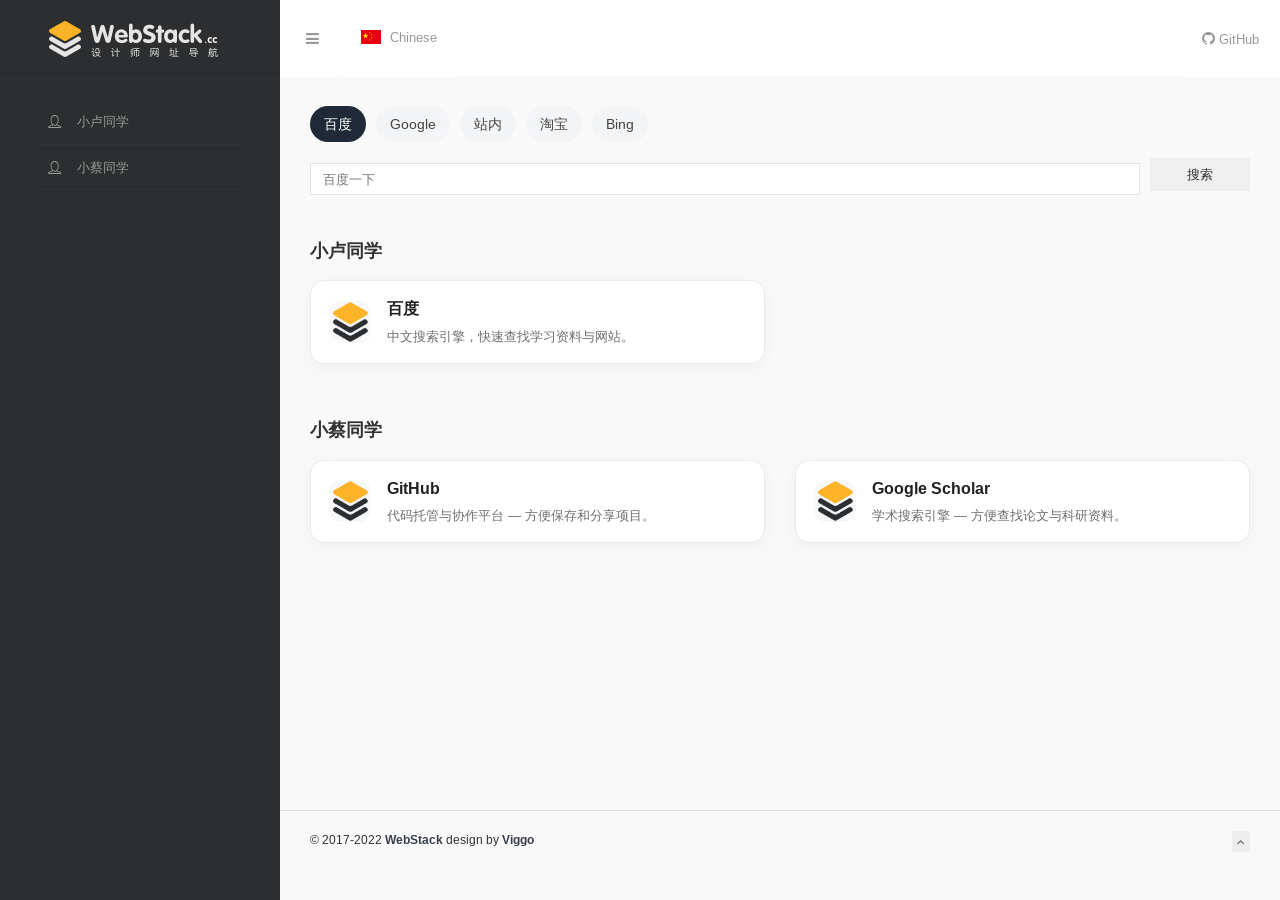
==== cn/index.html @ 4f2d3d5c "更新小卢同学分类下的链接列表" ====
<!DOCTYPE html>
<html lang="zh">

<head>
    <script async src = "//pagead2.googlesyndication.com/pagead/js/adsbygoogle.js" >
    </script>
    <script>
    (adsbygoogle = window.adsbygoogle || []).push({
        google_ad_client: "ca-pub-8550836177608334",
        enable_page_level_ads: true
    });
    </script>
    <script>
    var _hmt = _hmt || [];
    (function() {
      var hm = document.createElement("script");
      hm.src = "https://hm.baidu.com/hm.js?c05bb16ea908292af9f6c513087a1cc3";
      var s = document.getElementsByTagName("script")[0]; 
      s.parentNode.insertBefore(hm, s);
    })();
    </script>
    <meta charset="utf-8">
    <meta http-equiv="X-UA-Compatible" content="IE=edge">
    <meta name="viewport" content="width=device-width, initial-scale=1.0" />
    <meta name="author" content="Cai’s" />
    <title>Cai’s.copilot.navigation</title>
    <meta name="keywords" content="Cai’s.copilot.navigation,网址导航,设计资源,学习工具,网页收藏">
    <meta name="description" content="Cai’s.copilot.navigation — 记录与整理喜欢的链接，设计资源与工具入口。">
    <link rel="shortcut icon" href="../assets/images/favicon.png">
    <link rel="stylesheet" href="https://fonts.googleapis.com/css?family=Arimo:400,700,400italic">
    <link rel="stylesheet" href="../assets/css/fonts/linecons/css/linecons.css">
    <link rel="stylesheet" href="../assets/css/fonts/fontawesome/css/font-awesome.min.css">
    <link rel="stylesheet" href="../assets/css/bootstrap.css">
    <link rel="stylesheet" href="../assets/css/xenon-core.css">
    <link rel="stylesheet" href="../assets/css/xenon-components.css">
    <link rel="stylesheet" href="../assets/css/xenon-skins.css">
    <link rel="stylesheet" href="../assets/css/nav.css">
    <script src="../assets/js/jquery-1.11.1.min.js"></script>
    <!-- HTML5 shim and Respond.js IE8 support of HTML5 elements and media queries -->
    <!--[if lt IE 9]>
        <script src="https://oss.maxcdn.com/html5shiv/3.7.2/html5shiv.min.js"></script>
        <script src="https://oss.maxcdn.com/respond/1.4.2/respond.min.js"></script>
    <![endif]-->
    <!-- / FB Open Graph -->
    <meta property="og:type" content="website">
    <meta property="og:url" content="https://www.webstack.cc/">
    <meta property="og:title" content="Cai’s.copilot.navigation">
    <meta property="og:description" content="Cai’s.copilot.navigation — 记录与整理喜欢的链接，设计资源与工具入口。">
    <meta property="og:image" content="https://www.webstack.cc/assets/images/webstack_banner_cn.png">
    <meta property="og:site_name" content="Cai’s.copilot.navigation">
    <!-- / Twitter Cards -->
    <meta name="twitter:card" content="summary_large_image">
    <meta name="twitter:title" content="Cai’s.copilot.navigation">
    <meta name="twitter:description" content="Cai’s.copilot.navigation — 记录与整理喜欢的链接，设计资源与工具入口。">
    <meta name="twitter:image" content="https://www.webstack.cc/assets/images/webstack_banner_cn.png">
</head>

<body class="page-body">
    <!-- skin-white -->
    <div class="page-container">
        <div class="sidebar-menu toggle-others fixed">
            <div class="sidebar-menu-inner">
                <header class="logo-env">
                    <!-- logo -->
                    <div class="logo">
                        <a href="index.html" class="logo-expanded">
                            <img src="../assets/images/logo@2x.png" width="100%" alt="" />
                        </a>
                        <a href="index.html" class="logo-collapsed">
                            <img src="../assets/images/logo-collapsed@2x.png" width="40" alt="" />
                        </a>
                    </div>
                    <div class="mobile-menu-toggle visible-xs">
                        <a href="#" data-toggle="user-info-menu">
                            <i class="linecons-cog"></i>
                        </a>
                        <a href="#" data-toggle="mobile-menu">
                            <i class="fa-bars"></i>
                        </a>
                    </div>
                </header>
                                <ul id="main-menu" class="main-menu">
                    <li>
                        <a href="#小卢同学" class="smooth">
                            <i class="linecons-user"></i>
                            <span class="title">小卢同学</span>
                        </a>
                    </li>
                    <li>
                        <a href="#小蔡同学" class="smooth">
                            <i class="linecons-user"></i>
                            <span class="title">小蔡同学</span>
                        </a>
                    </li>
                </ul>

            </div>
        </div>
        <div class="main-content">
            <nav class="navbar user-info-navbar" role="navigation">
                <!-- User Info, Notifications and Menu Bar -->
                <!-- Left links for user info navbar -->
                <ul class="user-info-menu left-links list-inline list-unstyled">
                    <li class="hidden-sm hidden-xs">
                        <a href="#" data-toggle="sidebar">
                            <i class="fa-bars"></i>
                        </a>
                    </li>
                    <li class="dropdown hover-line language-switcher">
                        <a href="../cn/index.html" class="dropdown-toggle" data-toggle="dropdown">
                            <img src="../assets/images/flags/flag-cn.png" alt="flag-cn" /> Chinese
                        </a>
                        <ul class="dropdown-menu languages">
                            <li>
                                <a href="../en/index.html">
                                    <img src="../assets/images/flags/flag-us.png" alt="flag-us" /> English
                                </a>
                            </li>
                            <li class="active">
                                <a href="../cn/index.html">
                                    <img src="../assets/images/flags/flag-cn.png" alt="flag-cn" /> Chinese
                                </a>
                            </li>
                        </ul>
                    </li>
                </ul>
                <ul class="user-info-menu right-links list-inline list-unstyled">
                    <li class="hidden-sm hidden-xs">
                        <a href="https://github.com/WebStackPage/WebStackPage.github.io" target="_blank">
                            <i class="fa-github"></i>  GitHub
                        </a>
                    </li>
                </ul>
                <!-- <a href="https://github.com/WebStackPage/WebStackPage.github.io" target="_blank"><img style="position: absolute; top: 0; right: 0; border: 0;" src="https://s3.amazonaws.com/github/ribbons/forkme_right_darkblue_121621.png" alt="Fork me on GitHub"></a> -->

            </nav>
            <!-- 自定义分类 -->
            <div class="search-block">
                <div class="search-tabs">
                    <a href="#" class="search-tab active" data-engine="baidu" data-placeholder="百度一下">百度</a>
                    <a href="#" class="search-tab" data-engine="google" data-placeholder="Google">Google</a>
                    <a href="#" class="search-tab" data-engine="site" data-placeholder="站内搜索">站内</a>
                    <a href="#" class="search-tab" data-engine="taobao" data-placeholder="淘宝">淘宝</a>
                    <a href="#" class="search-tab" data-engine="bing" data-placeholder="Bing">Bing</a>
                </div>
                <div class="search-box">
                    <input id="search-input" type="text" class="form-control" placeholder="百度一下" />
                    <button id="search-btn" class="btn btn-dark" type="button">搜索</button>
                </div>
            </div>
            <div class="link-section" id="小卢同学">
                <h4>小卢同学</h4>
                <div class="row">
                    <div class="col-sm-6">
                        <a class="link-card" href="https://www.baidu.com/" target="_blank" rel="noopener noreferrer">
                            <img class="link-icon lazy" src="../assets/images/favicon.png" data-src="https://t3.gstatic.cn/faviconV2?client=SOCIAL&type=FAVICON&fallback_opts=TYPE,SIZE,URL&size=128&url=https://www.baidu.com/" onerror="this.onerror=null;this.src='../assets/images/favicon.png';" alt="Baidu">
                            <div class="link-details">
                                <span class="link-title"><strong>百度</strong></span>
                                <p class="link-desc">中文搜索引擎，快速查找学习资料与网站。</p>
                            </div>
                        </a>
                    </div>
                </div>
            </div>
            <div class="link-section" id="小蔡同学">
                <h4>小蔡同学</h4>
                <div class="row">
                    <div class="col-sm-6">
                        <a class="link-card" href="https://github.com/" target="_blank" rel="noopener noreferrer">
                            <img class="link-icon lazy" src="../assets/images/favicon.png" data-src="https://t3.gstatic.cn/faviconV2?client=SOCIAL&type=FAVICON&fallback_opts=TYPE,SIZE,URL&size=128&url=https://github.com/" onerror="this.onerror=null;this.src='../assets/images/favicon.png';" alt="GitHub">
                            <div class="link-details">
                                <span class="link-title"><strong>GitHub</strong></span>
                                <p class="link-desc">代码托管与协作平台 — 方便保存和分享项目。</p>
                            </div>
                        </a>
                    </div>
                    <div class="col-sm-6">
                        <a class="link-card" href="https://scholar.google.com/" target="_blank" rel="noopener noreferrer">
                            <img class="link-icon lazy" src="../assets/images/favicon.png" data-src="https://t3.gstatic.cn/faviconV2?client=SOCIAL&type=FAVICON&fallback_opts=TYPE,SIZE,URL&size=128&url=https://scholar.google.com/" onerror="this.onerror=null;this.src='../assets/images/favicon.png';" alt="Google Scholar">
                            <div class="link-details">
                                <span class="link-title"><strong>Google Scholar</strong></span>
                                <p class="link-desc">学术搜索引擎 — 方便查找论文与科研资料。</p>
                            </div>
                        </a>
                    </div>
                </div>
            </div>
            <!-- END 自定义分类 -->
            
            <footer class="main-footer sticky footer-type-1">
                <div class="footer-inner">
                    <!-- Add your copyright text here -->
                    <div class="footer-text">
                        &copy; 2017-2022
                        <a href="../cn/about.html"><strong>WebStack</strong></a> design by <a href="https://www.viggoz.com" target="_blank"><strong>Viggo</strong></a>
                        <!--  - Purchase for only <strong>23$</strong> -->
                    </div>
                    <!-- Go to Top Link, just add rel="go-top" to any link to add this functionality -->
                    <div class="go-up">
                        <a href="#" rel="go-top">
                            <i class="fa-angle-up"></i>
                        </a>
                    </div>
                </div>
            </footer>
        </div>
    </div>
    <!-- 锚点平滑移动 -->
    <script type="text/javascript">
    $(document).ready(function() {
         // load favicon images from data-src, without relying on lozad.js timing
         document.querySelectorAll('img.lazy[data-src]').forEach(function(img){
             var src = img.getAttribute('data-src');
             if(src) img.src = src;
         });

        $(document).on('click', '.has-sub', function(){
            var _this = $(this)
            if(!$(this).hasClass('expanded')) {
               setTimeout(function(){
                    _this.find('ul').attr("style","")
               }, 300);
              
            } else {
                $('.has-sub ul').each(function(id,ele){
                    var _that = $(this)
                    if(_this.find('ul')[0] != ele) {
                        setTimeout(function(){
                            _that.attr("style","")
                        }, 300);
                    }
                })
            }
        })
        $('#search-btn').click(function(){
            var input = document.getElementById('search-input');
            var query = input.value.trim();
            if(!query) return;
            var engine = document.querySelector('.search-tab.active').getAttribute('data-engine');
            var url;
            switch(engine){
                case 'google': url = 'https://www.google.com/search?q=' + encodeURIComponent(query); break;
                case 'site': url = 'https://www.baidu.com/s?wd=' + encodeURIComponent('site:' + location.host + ' ' + query); break;
                case 'taobao': url = 'https://s.taobao.com/search?q=' + encodeURIComponent(query); break;
                case 'bing': url = 'https://cn.bing.com/search?q=' + encodeURIComponent(query); break;
                default: url = 'https://www.baidu.com/s?wd=' + encodeURIComponent(query); break;
            }
            window.open(url, '_blank');
        });
        $('.search-tab').click(function(e){
            e.preventDefault();
            $('.search-tab').removeClass('active');
            $(this).addClass('active');
            var placeholder = $(this).attr('data-placeholder');
            $('#search-input').attr('placeholder', placeholder);
        });
        $('.user-info-menu .hidden-sm').click(function(){
            if($('.sidebar-menu').hasClass('collapsed')) {
                $('.has-sub.expanded > ul').attr("style","")
            } else {
                $('.has-sub.expanded > ul').show()
            }
        })
        $("#main-menu li ul li").click(function() {
            $(this).siblings('li').removeClass('active'); // 删除其他兄弟元素的样式
            $(this).addClass('active'); // 添加当前元素的样式
        });
        $("a.smooth").click(function(ev) {
            ev.preventDefault();

            public_vars.$mainMenu.add(public_vars.$sidebarProfile).toggleClass('mobile-is-visible');
            ps_destroy();
            $("html, body").animate({
                scrollTop: $($(this).attr("href")).offset().top - 30
            }, {
                duration: 500,
                easing: "swing"
            });
        });
        return false;
    });

    var href = "";
    var pos = 0;
    $("a.smooth").click(function(e) {
        $("#main-menu li").each(function() {
            $(this).removeClass("active");
        });
        $(this).parent("li").addClass("active");
        e.preventDefault();
        href = $(this).attr("href");
        pos = $(href).position().top - 30;
    });
    </script>
    <!-- Bottom Scripts -->
    <script src="../assets/js/bootstrap.min.js"></script>
    <script src="../assets/js/TweenMax.min.js"></script>
    <script src="../assets/js/resizeable.js"></script>
    <script src="../assets/js/joinable.js"></script>
    <script src="../assets/js/xenon-api.js"></script>
    <script src="../assets/js/xenon-toggles.js"></script>
    <!-- JavaScripts initializations and stuff -->
    <script src="../assets/js/xenon-custom.js"></script>
    <script src="../assets/js/lozad.js"></script>
</body>

</html>
---- assets/css/fonts/linecons/css/linecons.css ----
@font-face {
  font-family: 'linecons';
  src: url('../font/linecons.eot?24293614');
  src: url('../font/linecons.eot?24293614#iefix') format('embedded-opentype'),
       url('../font/linecons.woff?24293614') format('woff'),
       url('../font/linecons.ttf?24293614') format('truetype'),
       url('../font/linecons.svg?24293614#linecons') format('svg');
  font-weight: normal;
  font-style: normal;
}
/* Chrome hack: SVG is rendered more smooth in Windozze. 100% magic, uncomment if you need it. */
/* Note, that will break hinting! In other OS-es font will be not as sharp as it could be */
/*
@media screen and (-webkit-min-device-pixel-ratio:0) {
  @font-face {
    font-family: 'linecons';
    src: url('../font/linecons.svg?24293614#linecons') format('svg');
  }
}
*/
 
 [class^="linecons-"]:before, [class*=" linecons-"]:before {
  font-family: "linecons";
  font-style: normal;
  font-weight: normal;
  speak: none;
 
  display: inline-block;
  text-decoration: inherit;
  width: 1em;
  margin-right: .2em;
  text-align: center;
  /* opacity: .8; */
 
  /* For safety - reset parent styles, that can break glyph codes*/
  font-variant: normal;
  text-transform: none;
     
  /* fix buttons height, for twitter bootstrap */
  line-height: 1em;
 
  /* Animation center compensation - margins should be symmetric */
  /* remove if not needed */
  margin-left: .2em;
 
  /* you can be more comfortable with increased icons size */
  /* font-size: 120%; */
 
  /* Uncomment for 3D effect */
  /* text-shadow: 1px 1px 1px rgba(127, 127, 127, 0.3); */
}
 
.linecons-music:before { content: '\e800'; } /* '' */
.linecons-search:before { content: '\e801'; } /* '' */
.linecons-mail:before { content: '\e802'; } /* '' */
.linecons-heart:before { content: '\e803'; } /* '' */
.linecons-star:before { content: '\e804'; } /* '' */
.linecons-user:before { content: '\e805'; } /* '' */
.linecons-videocam:before { content: '\e806'; } /* '' */
.linecons-camera:before { content: '\e807'; } /* '' */
.linecons-photo:before { content: '\e808'; } /* '' */
.linecons-attach:before { content: '\e809'; } /* '' */
.linecons-lock:before { content: '\e80a'; } /* '' */
.linecons-eye:before { content: '\e80b'; } /* '' */
.linecons-tag:before { content: '\e80c'; } /* '' */
.linecons-thumbs-up:before { content: '\e80d'; } /* '' */
.linecons-pencil:before { content: '\e80e'; } /* '' */
.linecons-comment:before { content: '\e80f'; } /* '' */
.linecons-location:before { content: '\e810'; } /* '' */
.linecons-cup:before { content: '\e811'; } /* '' */
.linecons-trash:before { content: '\e812'; } /* '' */
.linecons-doc:before { content: '\e813'; } /* '' */
.linecons-note:before { content: '\e814'; } /* '' */
.linecons-cog:before { content: '\e815'; } /* '' */
.linecons-params:before { content: '\e816'; } /* '' */
.linecons-calendar:before { content: '\e817'; } /* '' */
.linecons-sound:before { content: '\e818'; } /* '' */
.linecons-clock:before { content: '\e819'; } /* '' */
.linecons-lightbulb:before { content: '\e81a'; } /* '' */
.linecons-tv:before { content: '\e81b'; } /* '' */
.linecons-desktop:before { content: '\e81c'; } /* '' */
.linecons-mobile:before { content: '\e81d'; } /* '' */
.linecons-cd:before { content: '\e81e'; } /* '' */
.linecons-inbox:before { content: '\e81f'; } /* '' */
.linecons-globe:before { content: '\e820'; } /* '' */
.linecons-cloud:before { content: '\e821'; } /* '' */
.linecons-paper-plane:before { content: '\e822'; } /* '' */
.linecons-fire:before { content: '\e823'; } /* '' */
.linecons-graduation-cap:before { content: '\e824'; } /* '' */
.linecons-megaphone:before { content: '\e825'; } /* '' */
.linecons-database:before { content: '\e826'; } /* '' */
.linecons-key:before { content: '\e827'; } /* '' */
.linecons-beaker:before { content: '\e828'; } /* '' */
.linecons-truck:before { content: '\e829'; } /* '' */
.linecons-money:before { content: '\e82a'; } /* '' */
.linecons-food:before { content: '\e82b'; } /* '' */
.linecons-shop:before { content: '\e82c'; } /* '' */
.linecons-diamond:before { content: '\e82d'; } /* '' */
.linecons-t-shirt:before { content: '\e82e'; } /* '' */
.linecons-wallet:before { content: '\e82f'; } /* '' */
---- assets/css/xenon-core.css ----
.ps-container .ps-scrollbar-x-rail {
    position: absolute;
    bottom: 3px;
    height: 5px;
    zoom: 1;
    filter: alpha(opacity=0);
    -webkit-opacity: 0;
    -moz-opacity: 0;
    opacity: 0;
    -webkit-transition: background-color .2s linear, opacity .2s linear;
    -moz-transition: background-color .2s linear, opacity .2s linear;
    -o-transition: background-color .2s linear, opacity .2s linear;
    transition: background-color .2s linear, opacity .2s linear
}

.ps-container:hover .ps-scrollbar-x-rail,
.ps-container.hover .ps-scrollbar-x-rail {
    zoom: 1;
    filter: alpha(opacity=60);
    -webkit-opacity: .6;
    -moz-opacity: .6;
    opacity: .6
}

.ps-container .ps-scrollbar-x-rail:hover,
.ps-container .ps-scrollbar-x-rail.hover {
    background-color: rgba(255, 255, 255, .5)
}

.ps-container .ps-scrollbar-x-rail.in-scrolling {
    background-color: rgba(255, 255, 255, .9)
}

.ps-container .ps-scrollbar-y-rail {
    position: absolute;
    right: 2px;
    width: 5px;
    zoom: 1;
    filter: alpha(opacity=0);
    -webkit-opacity: 0;
    -moz-opacity: 0;
    opacity: 0;
    -webkit-transition: background-color .2s linear, opacity .2s linear;
    -moz-transition: background-color .2s linear, opacity .2s linear;
    -o-transition: background-color .2s linear, opacity .2s linear;
    transition: background-color .2s linear, opacity .2s linear
}

.ps-container:hover .ps-scrollbar-y-rail,
.ps-container.hover .ps-scrollbar-y-rail {
    zoom: 1;
    filter: alpha(opacity=60);
    -webkit-opacity: .6;
    -moz-opacity: .6;
    opacity: .6
}

.ps-container .ps-scrollbar-y-rail:hover,
.ps-container .ps-scrollbar-y-rail.hover {
    background-color: rgba(255, 255, 255, .5)
}

.ps-container .ps-scrollbar-y-rail.in-scrolling {
    background-color: #eee;
    zoom: 1;
    filter: alpha(opacity=90);
    -webkit-opacity: .9;
    -moz-opacity: .9;
    opacity: .9
}

.ps-container .ps-scrollbar-x {
    position: absolute;
    bottom: 0;
    height: 5px;
    background-color: #aaa;
    -o-transition: background-color .2s linear;
    -webkit-transition: background-color .2s linear;
    -moz-transition: background-color .2s linear;
    transition: background-color .2s linear
}

.ps-container.ie6 .ps-scrollbar-x {
    font-size: 0
}

.ps-container .ps-scrollbar-x-rail:hover .ps-scrollbar-x,
.ps-container .ps-scrollbar-x-rail.hover .ps-scrollbar-x {
    background-color: #999
}

.ps-container .ps-scrollbar-y {
    position: absolute;
    right: 0;
    width: 5px;
    background-color: #aaa;
    -webkit-transition: background-color .2s linear;
    -moz-transition: background-color .2s linear;
    -o-transition: background-color .2s linear;
    transition: background-color .2s linear
}

.ps-container.ie6 .ps-scrollbar-y {
    font-size: 0
}

.ps-container .ps-scrollbar-y-rail:hover .ps-scrollbar-y,
.ps-container .ps-scrollbar-y-rail.hover .ps-scrollbar-y {
    background-color: #FAFAFA
}

.ps-container.ie .ps-scrollbar-x,
.ps-container.ie .ps-scrollbar-y {
    visibility: hidden
}

.ps-container.ie:hover .ps-scrollbar-x,
.ps-container.ie:hover .ps-scrollbar-y,
.ps-container.ie.hover .ps-scrollbar-x,
.ps-container.ie.hover .ps-scrollbar-y {
    visibility: visible
}

.cbp_tmtimeline {
    margin: 30px 0 0 0;
    padding: 0;
    list-style: none;
    position: relative
}

.cbp_tmtimeline:before {
    content: '';
    position: absolute;
    top: 0;
    bottom: 0;
    width: 10px;
    background: #afdcf8;
    left: 20%;
    margin-left: -10px
}

.cbp_tmtimeline>li {
    position: relative
}

.cbp_tmtimeline>li .cbp_tmtime {
    display: block;
    width: 25%;
    padding-right: 100px;
    position: absolute
}

.cbp_tmtimeline>li .cbp_tmtime span {
    display: block;
    text-align: right
}

.cbp_tmtimeline>li .cbp_tmtime span:first-child {
    font-size: .9em;
    color: #bdd0db
}

.cbp_tmtimeline>li .cbp_tmtime span:last-child {
    font-size: 2.9em;
    color: #3594cb
}

.cbp_tmtimeline>li:nth-child(odd) .cbp_tmtime span:last-child {
    color: #6cbfee
}

.cbp_tmtimeline>li .cbp_tmlabel {
    margin: 0 0 15px 25%;
    background: #3594cb;
    color: #fff;
    padding: 2em;
    font-size: 1.2em;
    font-weight: 300;
    line-height: 1.4;
    position: relative;
    border-radius: 5px
}

.cbp_tmtimeline>li:nth-child(odd) .cbp_tmlabel {
    background: #6cbfee
}

.cbp_tmtimeline>li .cbp_tmlabel h2 {
    margin-top: 0;
    padding: 0 0 10px 0;
    border-bottom: 1px solid rgba(255, 255, 255, .4)
}

.cbp_tmtimeline>li .cbp_tmlabel:after {
    right: 100%;
    border: solid transparent;
    content: " ";
    height: 0;
    width: 0;
    position: absolute;
    pointer-events: none;
    border-right-color: #3594cb;
    border-width: 10px;
    top: 10px
}

.cbp_tmtimeline>li:nth-child(odd) .cbp_tmlabel:after {
    border-right-color: #6cbfee
}

.cbp_tmtimeline>li .cbp_tmicon {
    width: 40px;
    height: 40px;
    speak: none;
    font-style: normal;
    font-weight: 400;
    font-variant: normal;
    text-transform: none;
    font-size: 1.4em;
    line-height: 40px;
    -webkit-font-smoothing: antialiased;
    position: absolute;
    color: #fff;
    background: #46a4da;
    border-radius: 50%;
    box-shadow: 0 0 0 8px #afdcf8;
    text-align: center;
    left: 20%;
    top: 0;
    margin: 0 0 0 -25px
}

@media screen and (max-width:65.375em) {
    .cbp_tmtimeline>li .cbp_tmtime span:last-child {
        font-size: 1.5em
    }
}

@media screen and (max-width:47.2em) {
    .cbp_tmtimeline:before {
        display: none
    }
    .cbp_tmtimeline>li .cbp_tmtime {
        width: 100%;
        position: relative;
        padding: 0 0 20px 0
    }
    .cbp_tmtimeline>li .cbp_tmtime span {
        text-align: left
    }
    .cbp_tmtimeline>li .cbp_tmlabel {
        margin: 0 0 30px 0;
        padding: 1em;
        font-weight: 400;
        font-size: 95%
    }
    .cbp_tmtimeline>li .cbp_tmlabel:after {
        right: auto;
        left: 20px;
        border-right-color: transparent;
        border-bottom-color: #3594cb;
        top: -20px
    }
    .cbp_tmtimeline>li:nth-child(odd) .cbp_tmlabel:after {
        border-right-color: transparent;
        border-bottom-color: #6cbfee
    }
    .cbp_tmtimeline>li .cbp_tmicon {
        position: relative;
        float: right;
        left: auto;
        margin: -55px 5px 0 0
    }
}

.dropdown-menu>li.checkbox-row {
    padding: 5px 20px
}

.dropdown-menu li.checkbox-row {
    display: block;
    clear: both;
    font-weight: 400;
    line-height: 18px;
    color: #333;
    white-space: nowrap
}

.dropdown-menu li.checkbox-row label {
    font-weight: 400
}

.dropdown-menu li.checkbox-row:hover,
.dropdown-menu li.checkbox-row input:hover,
.dropdown-menu li.checkbox-row label:hover {
    cursor: pointer
}

.no-touch .dropdown-menu>.checkbox-row:hover,
.no-touch .dropdown-menu>.checkbox-row:active {
    text-decoration: none;
    color: #262626;
    background-color: #f5f5f5
}

.btn-toolbar {
    margin-bottom: 5px
}

.btn-toolbar .btn-default {
    background-color: #68b828;
    color: #fff;
    border: 1px solid transparent
}

.btn-toolbar .btn-default.dropdown-toggle {
    -webkit-box-shadow: none;
    -moz-box-shadow: none;
    box-shadow: none;
    border-color: transparent
}

.btn-toolbar .btn-primary {
    background-color: #508e1f
}

.btn-toolbar .btn-group.open .dropdown-toggle {
    background-color: #508e1f;
    color: #fff
}

.btn-toolbar .dropdown-menu {
    margin-top: 0
}

.btn-toolbar .dropdown-menu .checkbox-row {
    -webkit-user-select: none;
    -moz-user-select: none;
    -ms-user-select: none;
    user-select: none
}

.btn-toolbar .dropdown-menu .checkbox-row .cbr-replaced {
    margin: 0;
    margin-right: 5px
}

.btn-toolbar .dropdown-menu .checkbox-row label {
    color: #979898;
    font-size: 12px;
    margin: 0
}

.lt-ie8 .btn-toolbar {
    display: none
}

.table-responsive {
    border-radius: 0;
    border: 1px solid #eee;
    margin-bottom: 18px
}

.table-responsive>.table {
    margin-bottom: 0
}

.table-responsive>.table-bordered {
    border: 0
}

.table-responsive>.table-bordered>thead>tr>th:first-child,
.table-responsive>.table-bordered>tbody>tr>th:first-child,
.table-responsive>.table-bordered>tfoot>tr>th:first-child,
.table-responsive>.table-bordered>thead>tr>td:first-child,
.table-responsive>.table-bordered>tbody>tr>td:first-child,
.table-responsive>.table-bordered>tfoot>tr>td:first-child {
    border-left: 0
}

.table-responsive>.table-bordered>thead>tr>th:last-child,
.table-responsive>.table-bordered>tbody>tr>th:last-child,
.table-responsive>.table-bordered>tfoot>tr>th:last-child,
.table-responsive>.table-bordered>thead>tr>td:last-child,
.table-responsive>.table-bordered>tbody>tr>td:last-child,
.table-responsive>.table-bordered>tfoot>tr>td:last-child {
    border-right: 0
}

.table-responsive>.table-bordered>tbody>tr:last-child>th,
.table-responsive>.table-bordered>tfoot>tr:last-child>th,
.table-responsive>.table-bordered>tbody>tr:last-child>td,
.table-responsive>.table-bordered>tfoot>tr:last-child>td {
    border-bottom: 0
}

.table-responsive[data-pattern=priority-columns] {
    position: relative;
    width: 100%;
    margin-bottom: 18px;
    overflow-y: hidden;
    overflow-x: auto;
    -ms-overflow-style: -ms-autohiding-scrollbar;
    border-radius: 0;
    border: 1px solid #eee;
    -webkit-overflow-scrolling: touch
}

.table-responsive[data-pattern=priority-columns]>.table {
    margin-bottom: 0
}

.table-responsive[data-pattern=priority-columns]>.table>thead>tr>th,
.table-responsive[data-pattern=priority-columns]>.table>tbody>tr>th,
.table-responsive[data-pattern=priority-columns]>.table>tfoot>tr>th,
.table-responsive[data-pattern=priority-columns]>.table>thead>tr>td,
.table-responsive[data-pattern=priority-columns]>.table>tbody>tr>td,
.table-responsive[data-pattern=priority-columns]>.table>tfoot>tr>td {
    white-space: nowrap
}

.table-responsive[data-pattern=priority-columns]>.table-bordered {
    border: 0
}

.table-responsive[data-pattern=priority-columns]>.table-bordered>thead>tr>th:first-child,
.table-responsive[data-pattern=priority-columns]>.table-bordered>tbody>tr>th:first-child,
.table-responsive[data-pattern=priority-columns]>.table-bordered>tfoot>tr>th:first-child,
.table-responsive[data-pattern=priority-columns]>.table-bordered>thead>tr>td:first-child,
.table-responsive[data-pattern=priority-columns]>.table-bordered>tbody>tr>td:first-child,
.table-responsive[data-pattern=priority-columns]>.table-bordered>tfoot>tr>td:first-child {
    border-left: 0
}

.table-responsive[data-pattern=priority-columns]>.table-bordered>thead>tr>th:last-child,
.table-responsive[data-pattern=priority-columns]>.table-bordered>tbody>tr>th:last-child,
.table-responsive[data-pattern=priority-columns]>.table-bordered>tfoot>tr>th:last-child,
.table-responsive[data-pattern=priority-columns]>.table-bordered>thead>tr>td:last-child,
.table-responsive[data-pattern=priority-columns]>.table-bordered>tbody>tr>td:last-child,
.table-responsive[data-pattern=priority-columns]>.table-bordered>tfoot>tr>td:last-child {
    border-right: 0
}

.table-responsive[data-pattern=priority-columns]>.table-bordered>tbody>tr:last-child>th,
.table-responsive[data-pattern=priority-columns]>.table-bordered>tfoot>tr:last-child>th,
.table-responsive[data-pattern=priority-columns]>.table-bordered>tbody>tr:last-child>td,
.table-responsive[data-pattern=priority-columns]>.table-bordered>tfoot>tr:last-child>td {
    border-bottom: 0
}

.mq.js .table-responsive[data-pattern=priority-columns] th[data-priority],
.mq.js.lt-ie10 .sticky-table-header th[data-priority],
.mq.js .table-responsive[data-pattern=priority-columns] td[data-priority],
.mq.js.lt-ie10 .sticky-table-header td[data-priority] {
    display: none
}

.lt-ie9.mq.js .table-responsive[data-pattern=priority-columns] th[data-priority="1"],
.lt-ie9.mq.js.lt-ie10 .sticky-table-header th[data-priority="1"],
.lt-ie9.mq.js .table-responsive[data-pattern=priority-columns] td[data-priority="1"],
.lt-ie9.mq.js.lt-ie10 .sticky-table-header td[data-priority="1"] {
    display: inline
}

.mq.js .table-responsive[data-pattern=priority-columns] th[data-priority="1"],
.mq.js.lt-ie10 .sticky-table-header th[data-priority="1"],
.mq.js .table-responsive[data-pattern=priority-columns] td[data-priority="1"],
.mq.js.lt-ie10 .sticky-table-header td[data-priority="1"] {
    display: table-cell
}

@media screen and (min-width:480px) {
    .lt-ie9.mq.js .table-responsive[data-pattern=priority-columns] th[data-priority="2"],
    .lt-ie9.mq.js.lt-ie10 .sticky-table-header th[data-priority="2"],
    .lt-ie9.mq.js .table-responsive[data-pattern=priority-columns] td[data-priority="2"],
    .lt-ie9.mq.js.lt-ie10 .sticky-table-header td[data-priority="2"] {
        display: inline
    }
    .mq.js .table-responsive[data-pattern=priority-columns] th[data-priority="2"],
    .mq.js.lt-ie10 .sticky-table-header th[data-priority="2"],
    .mq.js .table-responsive[data-pattern=priority-columns] td[data-priority="2"],
    .mq.js.lt-ie10 .sticky-table-header td[data-priority="2"] {
        display: table-cell
    }
}

@media screen and (min-width:640px) {
    .lt-ie9.mq.js .table-responsive[data-pattern=priority-columns] th[data-priority="3"],
    .lt-ie9.mq.js.lt-ie10 .sticky-table-header th[data-priority="3"],
    .lt-ie9.mq.js .table-responsive[data-pattern=priority-columns] td[data-priority="3"],
    .lt-ie9.mq.js.lt-ie10 .sticky-table-header td[data-priority="3"] {
        display: inline
    }
    .mq.js .table-responsive[data-pattern=priority-columns] th[data-priority="3"],
    .mq.js.lt-ie10 .sticky-table-header th[data-priority="3"],
    .mq.js .table-responsive[data-pattern=priority-columns] td[data-priority="3"],
    .mq.js.lt-ie10 .sticky-table-header td[data-priority="3"] {
        display: table-cell
    }
}

@media screen and (min-width:800px) {
    .lt-ie9.mq.js .table-responsive[data-pattern=priority-columns] th[data-priority="4"],
    .lt-ie9.mq.js.lt-ie10 .sticky-table-header th[data-priority="4"],
    .lt-ie9.mq.js .table-responsive[data-pattern=priority-columns] td[data-priority="4"],
    .lt-ie9.mq.js.lt-ie10 .sticky-table-header td[data-priority="4"] {
        display: inline
    }
    .mq.js .table-responsive[data-pattern=priority-columns] th[data-priority="4"],
    .mq.js.lt-ie10 .sticky-table-header th[data-priority="4"],
    .mq.js .table-responsive[data-pattern=priority-columns] td[data-priority="4"],
    .mq.js.lt-ie10 .sticky-table-header td[data-priority="4"] {
        display: table-cell
    }
}

@media screen and (min-width:960px) {
    .lt-ie9.mq.js .table-responsive[data-pattern=priority-columns] th[data-priority="5"],
    .lt-ie9.mq.js.lt-ie10 .sticky-table-header th[data-priority="5"],
    .lt-ie9.mq.js .table-responsive[data-pattern=priority-columns] td[data-priority="5"],
    .lt-ie9.mq.js.lt-ie10 .sticky-table-header td[data-priority="5"] {
        display: inline
    }
    .mq.js .table-responsive[data-pattern=priority-columns] th[data-priority="5"],
    .mq.js.lt-ie10 .sticky-table-header th[data-priority="5"],
    .mq.js .table-responsive[data-pattern=priority-columns] td[data-priority="5"],
    .mq.js.lt-ie10 .sticky-table-header td[data-priority="5"] {
        display: table-cell
    }
}

@media screen and (min-width:1120px) {
    .lt-ie9.mq.js .table-responsive[data-pattern=priority-columns] th[data-priority="6"],
    .lt-ie9.mq.js.lt-ie10 .sticky-table-header th[data-priority="6"],
    .lt-ie9.mq.js .table-responsive[data-pattern=priority-columns] td[data-priority="6"],
    .lt-ie9.mq.js.lt-ie10 .sticky-table-header td[data-priority="6"] {
        display: inline
    }
    .mq.js .table-responsive[data-pattern=priority-columns] th[data-priority="6"],
    .mq.js.lt-ie10 .sticky-table-header th[data-priority="6"],
    .mq.js .table-responsive[data-pattern=priority-columns] td[data-priority="6"],
    .mq.js.lt-ie10 .sticky-table-header td[data-priority="6"] {
        display: table-cell
    }
}

table.table-small-font {
    font-size: 12px;
    -webkit-text-size-adjust: none;
    line-height: 1.5em
}

table.focus-on tbody tr:hover {
    cursor: pointer
}

table.focus-on tbody tr.unfocused th,
table.focus-on tbody tr.unfocused td {
    color: #777;
    color: rgba(0, 0, 0, .4)
}

table.focus-on tbody tr.focused th,
table.focus-on tbody tr.focused td {
    background-color: #68b828;
    color: #fff;
    border-color: #63b026
}

table th.col-hide,
table td.col-hide {
    display: none
}

table th.col-show,
table td.col-show {
    display: inline
}

.lt-ie9 table th.col-show,
.lt-ie9 table td.col-show {
    display: table-cell
}

.lt-ie9 table.display-all th,
.lt-ie9 table.display-all td {
    display: inline!important
}

table.display-all th,
table.display-all td {
    display: table-cell!important
}

.sticky-table-header {
    background-color: #fff;
    border: none;
    border-radius: 0;
    border-top: 1px solid #eee;
    border-bottom: 1px solid #eee;
    position: absolute;
    top: 0;
    visibility: hidden;
    z-index: 990;
    overflow: hidden;
    min-width: 100%
}

.sticky-table-header.fixed-solution {
    min-width: 0;
    position: fixed
}

.lt-ie10 .sticky-table-header.fixed-solution {
    border-left: 1px solid #eee;
    border-right: 1px solid #eee;
    box-sizing: content-box;
    border-bottom: none
}

.sticky-table-header.border-radius-fix {
    border-bottom-left-radius: 3px;
    border-bottom-right-radius: 3px
}

.sticky-table-header>.table {
    margin-bottom: 0
}

.sticky-table-header>.table>thead>tr>th,
.sticky-table-header>.table>tbody>tr>th,
.sticky-table-header>.table>tfoot>tr>th,
.sticky-table-header>.table>thead>tr>td,
.sticky-table-header>.table>tbody>tr>td,
.sticky-table-header>.table>tfoot>tr>td {
    white-space: nowrap
}

.sticky-table-header>.table-bordered {
    border: 0
}

.sticky-table-header>.table-bordered>thead>tr>th:first-child,
.sticky-table-header>.table-bordered>tbody>tr>th:first-child,
.sticky-table-header>.table-bordered>tfoot>tr>th:first-child,
.sticky-table-header>.table-bordered>thead>tr>td:first-child,
.sticky-table-header>.table-bordered>tbody>tr>td:first-child,
.sticky-table-header>.table-bordered>tfoot>tr>td:first-child {
    border-left: 0
}

.sticky-table-header>.table-bordered>thead>tr>th:last-child,
.sticky-table-header>.table-bordered>tbody>tr>th:last-child,
.sticky-table-header>.table-bordered>tfoot>tr>th:last-child,
.sticky-table-header>.table-bordered>thead>tr>td:last-child,
.sticky-table-header>.table-bordered>tbody>tr>td:last-child,
.sticky-table-header>.table-bordered>tfoot>tr>td:last-child {
    border-right: 0
}

.sticky-table-header>.table-bordered>tbody>tr:last-child>th,
.sticky-table-header>.table-bordered>tfoot>tr:last-child>th,
.sticky-table-header>.table-bordered>tbody>tr:last-child>td,
.sticky-table-header>.table-bordered>tfoot>tr:last-child>td {
    border-bottom: 0
}

.transall,
.sidebar-menu .main-menu a,
.navbar.horizontal-menu .navbar-inner .navbar-brand a[data-toggle=settings-pane],
.navbar.horizontal-menu .navbar-inner .navbar-brand a[data-toggle=settings-pane] i,
footer.main-footer .go-up a,
.user-info-navbar .user-info-menu>li>a,
.footer-sticked-chat .chat-conversations>li .chat-user,
.footer-sticked-chat .chat-conversations>li.open .conversation-window,
.footer-sticked-chat .chat-conversations>li.browse-more .other-conversations-list li a span,
.breadcrumb.auto-hidden li a,
.icon-collection .fontawesome-icon-list .fa-hover .icon-str>i,
.icon-collection .fontawesome-icon-list .fa-hover .icon-str>span {
    -webkit-transition: all 220ms ease-in-out;
    -moz-transition: all 220ms ease-in-out;
    -o-transition: all 220ms ease-in-out;
    transition: all 220ms ease-in-out
}

.clearfix:before,
.clearfix:after,
.page-container .main-content .page-title:before,
.page-container .main-content .page-title:after,
.sidebar-menu .logo-env:before,
.sidebar-menu .logo-env:after,
.navbar.horizontal-menu .navbar-inner:before,
.navbar.horizontal-menu .navbar-inner:after,
footer.main-footer .footer-inner:before,
footer.main-footer .footer-inner:after,
.user-info-navbar .user-info-menu>li .dropdown-menu>.external a:before,
.user-info-navbar .user-info-menu>li .dropdown-menu>.external a:after,
#chat .chat-conversation .conversation-body>li:before,
#chat .chat-conversation .conversation-body>li:after,
.panel .panel-heading:before,
.panel .panel-heading:after,
.breadcrumb.auto-hidden:before,
.breadcrumb.auto-hidden:after,
.dataTables_wrapper .dataTables_length:before,
.dataTables_wrapper .dataTables_length:after,
.dataTables_wrapper .dataTables_filter:before,
.dataTables_wrapper .dataTables_filter:after,
.dataTables_wrapper .DTTT_container:before,
.dataTables_wrapper .DTTT_container:after,
.skin-color-palette:before,
.skin-color-palette:after,
.icon-collection .fontawesome-icon-list:before,
.icon-collection .fontawesome-icon-list:after,
.icon-collection .fontawesome-icon-list .fa-hover .icon-str:before,
.icon-collection .fontawesome-icon-list .fa-hover .icon-str:after,
.highlights li:before,
.highlights li:after,
.navbar.horizontal-menu .navbar-inner>.nav>li .dropdown-menu>.external a:before,
.navbar.horizontal-menu .navbar-inner>.nav>li .dropdown-menu>.external a:after {
    content: " ";
    display: table
}

.clearfix:after,
.page-container .main-content .page-title:after,
.sidebar-menu .logo-env:after,
.navbar.horizontal-menu .navbar-inner:after,
footer.main-footer .footer-inner:after,
.user-info-navbar .user-info-menu>li .dropdown-menu>.external a:after,
#chat .chat-conversation .conversation-body>li:after,
.panel .panel-heading:after,
.breadcrumb.auto-hidden:after,
.dataTables_wrapper .dataTables_length:after,
.dataTables_wrapper .dataTables_filter:after,
.dataTables_wrapper .DTTT_container:after,
.skin-color-palette:after,
.icon-collection .fontawesome-icon-list:after,
.icon-collection .fontawesome-icon-list .fa-hover .icon-str:after,
.highlights li:after,
.navbar.horizontal-menu .navbar-inner>.nav>li .dropdown-menu>.external a:after {
    clear: both
}

body {
    background-color: #f9f9f9;
}

a {
    outline: 0!important
}

p {
    color: #979898
}

html,
body {
    height: 100%;
    margin: 0;
    padding: 0;
    border: none
}

.boxed-container {
    background: #f9f9f9
}

.boxed-container #chat .chat-inner {
    position: absolute!important
}

.page-container {
    display: table;
    width: 100%;
    height: 100%;
    vertical-align: top;
    border-collapse: collapse;
    border-spacing: 0;
    table-layout: fixed
}

.boxed-container .page-container {
    max-width: 1140px;
    margin: 20px auto
}

@media screen and (max-width:768px) {
    .boxed-container .page-container {
        margin: 0
    }
}

.page-container.container {
    max-width: 1140px;
    table-layout: auto
}

.page-container .main-content {
    display: table-cell;
    position: relative;
    z-index: 1;
    padding: 30px;
    padding-bottom: 0;
    vertical-align: top;
    word-break: break-word;
    width: 100%;
    -webkit-transition: opacity 100ms ease-in-out;
    -moz-transition: opacity 100ms ease-in-out;
    -o-transition: opacity 100ms ease-in-out;
    transition: opacity 100ms ease-in-out
}

.page-container .main-content.is-loading {
    zoom: 1;
    filter: alpha(opacity=50);
    -webkit-opacity: .5;
    -moz-opacity: .5;
    opacity: .5;
    -webkit-transition: opacity 300ms ease-in-out;
    -moz-transition: opacity 300ms ease-in-out;
    -o-transition: opacity 300ms ease-in-out;
    transition: opacity 300ms ease-in-out
}

.boxed-container .page-container .main-content {
    background-color: #f9f9f9
}

.page-container .main-content:hover {
    z-index: 15
}

.page-container .main-content .page-title {
    background: #f8f8f8;
    margin: -30px;
    margin-bottom: 30px;
    padding: 20px 0;
    -webkit-box-shadow: 0 1px 0 rgba(0, 1, 1, .08), inset 0 1px 0 #ededed;
    -moz-box-shadow: 0 1px 0 rgba(0, 1, 1, .08), inset 0 1px 0 #ededed;
    box-shadow: 0 1px 0 rgba(0, 1, 1, .08), inset 0 1px 0 #ededed
}

@media screen and (max-width:768px) {
    .page-container .main-content .page-title {
        padding: 15px 0
    }
}

.page-container .main-content .page-title.full-width .title-env {
    width: 100%;
    padding-right: 30px
}

.page-container .main-content .page-title .title-env,
.page-container .main-content .page-title .breadcrumb-env {
    display: block
}

.page-container .main-content .page-title .title-env {
    float: left;
    padding-left: 30px
}

.page-container .main-content .page-title .title-env .title {
    margin: 0;
    font-size: 27px
}

@media screen and (max-width:768px) {
    .page-container .main-content .page-title .title-env .title {
        font-size: 23px
    }
    .page-container .main-content .page-title .title-env .title+p {
        font-size: 12px
    }
}

@media screen and (max-width:480px) {
    .page-container .main-content .page-title .title-env .title {
        font-size: 19px
    }
}

.page-container .main-content .page-title .title-env .title+p {
    margin: 0;
    margin-top: 5px;
    color: #979898
}

.page-container .main-content .page-title .breadcrumb-env {
    float: right;
    padding-right: 30px
}

@media screen and (max-width:480px) {
    .page-container .main-content .page-title .breadcrumb-env {
        clear: both;
        float: none;
        padding: 0 10px
    }
}

.page-container .main-content .page-title .breadcrumb-env .breadcrumb {
    margin-bottom: 0;
    margin-top: 8px
}

@media screen and (max-width:768px) {
    .page-container .main-content .page-title .breadcrumb-env .breadcrumb {
        margin-top: 4px
    }
    .page-container .main-content .page-title .breadcrumb-env .breadcrumb li a {
        font-size: 12px
    }
}

.sidebar-menu {
    display: table-cell;
    position: relative;
    width: 280px;
    background: #2c2e2f;
    z-index: 1
}

.sidebar-menu .logo-env {
    padding: 19px 45px;
    border-bottom: 1px solid #313437
}

.sidebar-menu .logo-env .logo {
    float: left
}

.sidebar-menu .logo-env .logo .logo-collapsed {
    display: none
}

.sidebar-menu .logo-env .settings-icon {
    float: right;
    position: relative;
    top: 1px
}

.sidebar-menu .logo-env .settings-icon a {
    color: #979898;
    line-height: 1
}

.sidebar-menu .logo-env .settings-icon a i {
    line-height: 1;
    font-size: 18px
}

.sidebar-menu .logo-env .settings-icon a:hover {
    color: #fff
}

.sidebar-menu .main-menu {
    padding-left: 40px;
    padding-right: 40px;
    margin-top: 20px;
    margin-bottom: 20px;
    list-style: none
}

@media screen and (max-width:768px) {
    .sidebar-menu .main-menu {
        margin-top: 10px;
        margin-bottom: 10px
    }
}

.sidebar-menu .main-menu a {
    color: #979898;
    text-decoration: none;
    display: block;
    padding: 13px 5px;
    border-bottom: 1px solid #313437
}

.sidebar-menu .main-menu a>i {
    display: inline-block;
    margin-right: 10px
}

.sidebar-menu .main-menu a>i+span {
    padding-right: 10px
}

.sidebar-menu .main-menu a>span {
    display: inline-block
}

.sidebar-menu .main-menu a>.label {
    margin-top: 1px
}

.sidebar-menu .main-menu a>.badge {
    font-size: 75%;
    line-height: 1.2
}

.sidebar-menu .main-menu a:hover {
    color: #fff
}

.sidebar-menu .main-menu li.active>a {
    color: #fff
}

.sidebar-menu .main-menu li.has-sub>a:before {
    position: relative;
    display: inline-block;
    font-family: FontAwesome;
    content: '\f107';
    float: right;
    color: #6d747a;
    margin-left: 10px;
    -webkit-transform: rotate(-90deg);
    -moz-transform: rotate(-90deg);
    -o-transform: rotate(-90deg);
    -ms-transform: rotate(-90deg);
    transform: rotate(-90deg);
    -webkit-transition: all 150ms ease-in-out;
    -moz-transition: all 150ms ease-in-out;
    -o-transition: all 150ms ease-in-out;
    transition: all 150ms ease-in-out
}

.sidebar-menu .main-menu li.has-sub.opened>a:before,
.sidebar-menu .main-menu li.has-sub.expanded>a:before {
    -webkit-transform: rotate(0deg);
    -moz-transform: rotate(0deg);
    -o-transform: rotate(0deg);
    -ms-transform: rotate(0deg);
    transform: rotate(0deg)
}

.sidebar-menu .main-menu>li.opened>ul {
    display: block
}

.sidebar-menu .main-menu>li.opened .opened>ul {
    display: block
}

.sidebar-menu .main-menu ul {
    display: none;
    margin: 0;
    padding: 0;
    overflow: hidden;
    list-style: none
}

.sidebar-menu .main-menu ul li {
    position: relative
}

@media screen and (min-width:768px) {
    .sidebar-menu .main-menu ul li.is-hidden {
        left: -20px;
        zoom: 1;
        filter: alpha(opacity=0);
        -webkit-opacity: 0;
        -moz-opacity: 0;
        opacity: 0
    }
}

.sidebar-menu .main-menu ul li.is-shown {
    left: 0;
    zoom: 1;
    filter: alpha(opacity=100);
    -webkit-opacity: 1;
    -moz-opacity: 1;
    opacity: 1;
    -webkit-transition: all 200ms ease-in-out;
    -moz-transition: all 200ms ease-in-out;
    -o-transition: all 200ms ease-in-out;
    transition: all 200ms ease-in-out
}

.sidebar-menu .main-menu ul li.is-shown+.is-shown {
    -webkit-transition-delay: 80ms;
    -moz-transition-delay: 80ms;
    -o-transition-delay: 80ms;
    transition-delay: 80ms
}

.sidebar-menu .main-menu ul li.is-shown+.is-shown+.is-shown {
    -webkit-transition-delay: 120ms;
    -moz-transition-delay: 120ms;
    -o-transition-delay: 120ms;
    transition-delay: 120ms
}

.sidebar-menu .main-menu ul li.is-shown+.is-shown+.is-shown+.is-shown {
    -webkit-transition-delay: 160ms;
    -moz-transition-delay: 160ms;
    -o-transition-delay: 160ms;
    transition-delay: 160ms
}

.sidebar-menu .main-menu ul li.is-shown+.is-shown+.is-shown+.is-shown+.is-shown {
    -webkit-transition-delay: 200ms;
    -moz-transition-delay: 200ms;
    -o-transition-delay: 200ms;
    transition-delay: 200ms
}

.sidebar-menu .main-menu ul li.is-shown+.is-shown+.is-shown+.is-shown+.is-shown+.is-shown {
    -webkit-transition-delay: 240ms;
    -moz-transition-delay: 240ms;
    -o-transition-delay: 240ms;
    transition-delay: 240ms
}

.sidebar-menu .main-menu ul li.is-shown+.is-shown+.is-shown+.is-shown+.is-shown+.is-shown+.is-shown {
    -webkit-transition-delay: 280ms;
    -moz-transition-delay: 280ms;
    -o-transition-delay: 280ms;
    transition-delay: 280ms
}

.sidebar-menu .main-menu ul li.is-shown+.is-shown+.is-shown+.is-shown+.is-shown+.is-shown+.is-shown+.is-shown {
    -webkit-transition-delay: 320ms;
    -moz-transition-delay: 320ms;
    -o-transition-delay: 320ms;
    transition-delay: 320ms
}

.sidebar-menu .main-menu ul li.is-shown+.is-shown+.is-shown+.is-shown+.is-shown+.is-shown+.is-shown+.is-shown+.is-shown {
    -webkit-transition-delay: 360ms;
    -moz-transition-delay: 360ms;
    -o-transition-delay: 360ms;
    transition-delay: 360ms
}

.sidebar-menu .main-menu ul li.is-shown+.is-shown+.is-shown+.is-shown+.is-shown+.is-shown+.is-shown+.is-shown+.is-shown+.is-shown {
    -webkit-transition-delay: 400ms;
    -moz-transition-delay: 400ms;
    -o-transition-delay: 400ms;
    transition-delay: 400ms
}

.sidebar-menu .main-menu ul li.is-shown+.is-shown+.is-shown+.is-shown+.is-shown+.is-shown+.is-shown+.is-shown+.is-shown+.is-shown+.is-shown {
    -webkit-transition-delay: 440ms;
    -moz-transition-delay: 440ms;
    -o-transition-delay: 440ms;
    transition-delay: 440ms
}

.sidebar-menu .main-menu ul li.hidden-item {
    visibility: hidden;
    zoom: 1;
    filter: alpha(opacity=0);
    -webkit-opacity: 0;
    -moz-opacity: 0;
    opacity: 0;
    -webkit-transition: all 250ms ease-in-out;
    -moz-transition: all 250ms ease-in-out;
    -o-transition: all 250ms ease-in-out;
    transition: all 250ms ease-in-out
}

.sidebar-menu .main-menu ul li a {
    padding-left: 35px
}

.sidebar-menu .main-menu ul li ul li a {
    padding-left: 60px
}

.sidebar-menu .main-menu ul li ul li ul li a {
    padding-left: 85px
}

.sidebar-menu .main-menu ul li ul li ul li ul li a {
    padding-left: 110px
}

.sidebar-menu .ps-scrollbar-x-rail .ps-scrollbar-x,
.sidebar-menu .ps-scrollbar-y-rail .ps-scrollbar-y {
    background-color: rgba(255, 255, 255, .6)
}

.sidebar-menu.fixed {
    height: 100%
}

.sidebar-menu.fixed .sidebar-menu-inner {
    position: fixed;
    left: 0;
    top: 0;
    bottom: 0;
    width: inherit;
    overflow: hidden
}

.page-body.right-sidebar .sidebar-menu.fixed .sidebar-menu-inner {
    left: auto;
    right: 0
}

@media screen and (min-width:768px) {
    .sidebar-menu.collapsed {
        width: 80px;
        z-index: 10;
        overflow: visible
    }
    .sidebar-menu.collapsed .hidden-collapsed {
        display: none!important
    }
    .sidebar-menu.collapsed+.main-content .user-info-navbar .user-info-menu a[data-toggle=sidebar] {
        color: #606161
    }
    .sidebar-menu.collapsed+.main-content .main-footer {
        left: 80px
    }
    .sidebar-menu.collapsed .sidebar-menu-inner {
        overflow: visible;
        position: relative
    }
    .sidebar-menu.collapsed .logo-env {
        padding: 18px 0
    }
    .sidebar-menu.collapsed .logo-env .logo-collapsed {
        display: block;
        text-align: center
    }
    .sidebar-menu.collapsed .logo-env .logo-collapsed img {
        display: inline-block
    }
    .sidebar-menu.collapsed .logo-env .logo-expanded,
    .sidebar-menu.collapsed .logo-env .settings-icon {
        display: none
    }
    .sidebar-menu.collapsed .logo-env .logo {
        float: none
    }
    .sidebar-menu.collapsed .main-menu {
        padding-left: 0;
        padding-right: 0
    }
    .sidebar-menu.collapsed .main-menu>li {
        text-align: center;
        position: relative
    }
    .sidebar-menu.collapsed .main-menu>li.active,
    .sidebar-menu.collapsed .main-menu>li li.active {
        background-color: #252627
    }
    .sidebar-menu.collapsed .main-menu>li>a>i {
        margin-right: 0;
        font-size: 16px
    }
    .sidebar-menu.collapsed .main-menu>li>a>span {
        display: none
    }
    .sidebar-menu.collapsed .main-menu>li>a>span.label {
        display: block;
        position: absolute;
        right: 0;
        top: 0
    }
    .sidebar-menu.collapsed .main-menu>li.has-sub>a:before {
        display: none
    }
    .sidebar-menu.collapsed .main-menu>li.opened>ul {
        display: none
    }
    .sidebar-menu.collapsed .main-menu>li>ul {
        position: absolute;
        background: #2c2e2f;
        width: 250px;
        top: 0;
        left: 100%;
        text-align: left
    }
    .page-body.right-sidebar .sidebar-menu.collapsed .main-menu>li>ul {
        left: auto;
        right: 100%
    }
    .sidebar-menu.collapsed .main-menu>li>ul>li>a {
        padding-left: 20px
    }
    .sidebar-menu.collapsed .main-menu>li>ul>li>ul>li>a {
        padding-left: 35px
    }
    .sidebar-menu.collapsed .main-menu>li>ul>li>ul>li>ul>li>a {
        padding-left: 50px
    }
    .sidebar-menu.collapsed .main-menu>li>ul>li>ul>li>ul>li>ul>li>a {
        padding-left: 65px
    }
    .sidebar-menu.collapsed .main-menu>li>ul>li>ul>li>ul>li>ul>li>ul>li>a {
        padding-left: 80px
    }
    .sidebar-menu.collapsed .main-menu>li>ul li.has-sub>a:before {
        margin-right: 10px
    }
    .sidebar-menu.collapsed .main-menu>li:hover>ul {
        display: block
    }
}

.page-body.right-sidebar .page-container {
    direction: rtl
}

.page-body.right-sidebar .page-container>* {
    direction: ltr
}

.navbar.horizontal-menu {
    position: relative;
    height: 85px;
    background: #fff;
    margin: 0;
    padding: 0;
    z-index: 101;
    min-height: 0;
    -webkit-box-shadow: 0 0 1px rgba(0, 0, 0, .15);
    -moz-box-shadow: 0 0 1px rgba(0, 0, 0, .15);
    box-shadow: 0 0 1px rgba(0, 0, 0, .15)
}

.navbar.horizontal-menu.navbar-fixed-top {
    position: fixed;
    left: 0;
    right: 0;
    top: 0
}

.navbar.horizontal-menu.navbar-fixed-top+.page-container {
    margin-top: 85px
}

.navbar.horizontal-menu.navbar-fixed-top+.page-container>.sidebar-menu.fixed .sidebar-menu-inner {
    top: 85px
}

.settings-pane-open .navbar.horizontal-menu.navbar-fixed-top {
    position: relative
}

.settings-pane-open .navbar.horizontal-menu.navbar-fixed-top+.page-container {
    margin-top: 0
}

.settings-pane-open .navbar.horizontal-menu.navbar-fixed-top+.page-container>.sidebar-menu.fixed .sidebar-menu-inner {
    top: 0
}

.settings-pane-open .navbar.horizontal-menu.navbar-minimal+.page-container {
    margin-top: 0!important
}

.navbar.horizontal-menu+.page-container>.sidebar-menu.fixed .sidebar-menu-inner {
    top: 85px
}

.navbar.horizontal-menu .navbar-inner .navbar-brand {
    padding: 0 30px;
    margin: 0;
    float: left;
    height: 85px;
    display: table
}

.navbar.horizontal-menu .navbar-inner .navbar-brand:hover a[data-toggle=settings-pane] {
    zoom: 1;
    filter: alpha(opacity=100);
    -webkit-opacity: 1;
    -moz-opacity: 1;
    opacity: 1
}

.settings-pane-open .navbar.horizontal-menu .navbar-inner .navbar-brand a[data-toggle=settings-pane] {
    zoom: 1;
    filter: alpha(opacity=100);
    -webkit-opacity: 1;
    -moz-opacity: 1;
    opacity: 1
}

.settings-pane-open .navbar.horizontal-menu .navbar-inner .navbar-brand a[data-toggle=settings-pane] i {
    color: #2c2e2f
}

.navbar.horizontal-menu .navbar-inner .navbar-brand a {
    display: table-cell;
    vertical-align: middle
}

.navbar.horizontal-menu .navbar-inner .navbar-brand a.logo img {
    margin: 0
}

.navbar.horizontal-menu .navbar-inner .navbar-brand a[data-toggle=settings-pane] {
    padding-left: 10px;
    zoom: 1;
    filter: alpha(opacity=0);
    -webkit-opacity: 0;
    -moz-opacity: 0;
    opacity: 0
}

.navbar.horizontal-menu .navbar-inner .navbar-brand a[data-toggle=settings-pane] i {
    display: block;
    line-height: 1;
    font-size: 12px;
    color: #979898;
    margin-top: 1px
}

.navbar.horizontal-menu .navbar-inner .navbar-brand a[data-toggle=settings-pane]:hover i {
    color: #2c2e2f
}

@media screen and (min-width:768px) {
    .navbar.horizontal-menu .navbar-inner .navbar-nav {
        list-style: none;
        padding: 0;
        margin: 0
    }
    .navbar.horizontal-menu .navbar-inner .navbar-nav.click-to-expand .has-sub:hover>a:before {
        -webkit-transform: rotate(0deg);
        -moz-transform: rotate(0deg);
        -o-transform: rotate(0deg);
        -ms-transform: rotate(0deg);
        transform: rotate(0deg)
    }
    .navbar.horizontal-menu .navbar-inner .navbar-nav.click-to-expand .has-sub.expanded>a:before {
        -webkit-transform: rotate(90deg);
        -moz-transform: rotate(90deg);
        -o-transform: rotate(90deg);
        -ms-transform: rotate(90deg);
        transform: rotate(90deg)
    }
    .navbar.horizontal-menu .navbar-inner .navbar-nav a {
        position: relative;
        display: inline-block;
        line-height: 1;
        color: #7d7f7f;
        z-index: 1
    }
    .navbar.horizontal-menu .navbar-inner .navbar-nav a>i {
        display: inline-block;
        margin-right: 5px
    }
    .navbar.horizontal-menu .navbar-inner .navbar-nav a>.label.pull-right {
        margin-top: 0
    }
    .navbar.horizontal-menu .navbar-inner .navbar-nav a>.title {
        display: inline-block
    }
    .navbar.horizontal-menu .navbar-inner .navbar-nav a>.title+.badge {
        margin-left: 7px
    }
    .navbar.horizontal-menu .navbar-inner .navbar-nav li:hover>a,
    .navbar.horizontal-menu .navbar-inner .navbar-nav li.active>a {
        color: #313232
    }
    .navbar.horizontal-menu .navbar-inner .navbar-nav>li {
        position: relative;
        z-index: 1;
        line-height: 85px;
        border: 1px solid transparent;
        border-top: 0;
        border-bottom: 0
    }
    .navbar.horizontal-menu .navbar-inner .navbar-nav>li:hover {
        z-index: 2
    }
    .navbar.horizontal-menu .navbar-inner .navbar-nav>li.active,
    .navbar.horizontal-menu .navbar-inner .navbar-nav>li:hover {
        border-color: #f3f3f3;
        background-color: #fafafa
    }
    .navbar.horizontal-menu .navbar-inner .navbar-nav>li.active {
        margin-left: -1px
    }
    .navbar.horizontal-menu .navbar-inner .navbar-nav>li.active+li:hover {
        border-left-color: transparent
    }
    .navbar.horizontal-menu .navbar-inner .navbar-nav>li>a {
        padding: 0 15px;
        line-height: 85px
    }
    .navbar.horizontal-menu .navbar-inner .navbar-nav>li>ul {
        position: absolute;
        min-width: 270px;
        border: 1px solid #eee;
        visibility: hidden;
        display: block;
        left: -1px;
        -webkit-border-radius: 0;
        -webkit-background-clip: padding-box;
        -moz-border-radius: 0;
        -moz-background-clip: padding;
        border-radius: 0;
        background-clip: padding-box;
        -webkit-box-shadow: 0 2px 8px rgba(0, 1, 1, .05);
        -moz-box-shadow: 0 2px 8px rgba(0, 1, 1, .05);
        box-shadow: 0 2px 8px rgba(0, 1, 1, .05);
        -webkit-transition: opacity 180ms linear, visibility 180ms linear;
        -moz-transition: opacity 180ms linear, visibility 180ms linear;
        -o-transition: opacity 180ms linear, visibility 180ms linear;
        transition: opacity 180ms linear, visibility 180ms linear;
        zoom: 1;
        filter: alpha(opacity=0);
        -webkit-opacity: 0;
        -moz-opacity: 0;
        opacity: 0
    }
    .navbar.horizontal-menu .navbar-inner .navbar-nav>li.hover>ul {
        visibility: visible;
        zoom: 1;
        filter: alpha(opacity=100);
        -webkit-opacity: 1;
        -moz-opacity: 1;
        opacity: 1
    }
    .navbar.horizontal-menu .navbar-inner .navbar-nav ul {
        position: relative;
        display: none;
        list-style: none;
        padding: 0;
        margin: 0;
        top: 100%;
        min-width: 100%;
        background: #fff;
        z-index: 2
    }
    .navbar.horizontal-menu .navbar-inner .navbar-nav ul ul {
        display: block;
        height: 0;
        overflow: hidden;
        visibility: hidden;
        zoom: 1;
        filter: alpha(opacity=0);
        -webkit-opacity: 0;
        -moz-opacity: 0;
        opacity: 0;
        -webkit-transition: opacity 350ms linear;
        -moz-transition: opacity 350ms linear;
        -o-transition: opacity 350ms linear;
        transition: opacity 350ms linear
    }
    .navbar.horizontal-menu .navbar-inner .navbar-nav ul ul.is-visible {
        height: auto;
        visibility: visible;
        zoom: 1;
        filter: alpha(opacity=100);
        -webkit-opacity: 1;
        -moz-opacity: 1;
        opacity: 1
    }
    .navbar.horizontal-menu .navbar-inner .navbar-nav ul>li:last-child>a:after {
        display: none
    }
    .navbar.horizontal-menu .navbar-inner .navbar-nav ul>li {
        line-height: 1;
        margin: 0
    }
    .navbar.horizontal-menu .navbar-inner .navbar-nav ul>li>a {
        position: relative;
        display: block;
        white-space: nowrap;
        padding: 15px 25px;
        color: #979898
    }
    .navbar.horizontal-menu .navbar-inner .navbar-nav ul>li>a:after {
        content: '';
        position: absolute;
        left: 25px;
        right: 25px;
        bottom: 0;
        background: #eee;
        height: 1px
    }
    .navbar.horizontal-menu .navbar-inner .navbar-nav ul>li.active>a {
        color: #313232;
        background: #fafafa;
        border-top: 1px solid #eee;
        margin-top: -2px
    }
    .navbar.horizontal-menu .navbar-inner .navbar-nav ul>li.active>a:after {
        left: 0;
        right: 0
    }
    .navbar.horizontal-menu .navbar-inner .navbar-nav ul>li.has-sub>a:before {
        content: '\f105';
        font-family: FontAwesome;
        display: block;
        float: right;
        color: #979898;
        position: relative;
        margin-left: 10px;
        line-height: 1.3;
        -webkit-transform-origin: center center;
        -moz-transform-origin: center center;
        -o-transform-origin: center center;
        -ms-transform-origin: center center;
        transform-origin: center center
    }
    .navbar.horizontal-menu .navbar-inner .navbar-nav ul>li.has-sub:hover>a:before,
    .navbar.horizontal-menu .navbar-inner .navbar-nav ul>li.has-sub.expanded>a:before {
        -webkit-transform: rotate(90deg);
        -moz-transform: rotate(90deg);
        -o-transform: rotate(90deg);
        -ms-transform: rotate(90deg);
        transform: rotate(90deg)
    }
    .navbar.horizontal-menu .navbar-inner .navbar-nav ul>li ul {
        background: #f6f6f6;
        border-top: 1px solid #eee;
        border-bottom: 1px solid #eee;
        margin-top: -1px
    }
    .navbar.horizontal-menu .navbar-inner .navbar-nav ul>li ul ul {
        background: #f1f1f1;
        border-top-color: #e7e7e7;
        border-bottom-color: #e7e7e7
    }
    .navbar.horizontal-menu .navbar-inner .navbar-nav ul>li ul ul a:after {
        background-color: #e7e7e7
    }
    .navbar.horizontal-menu .navbar-inner .navbar-nav ul>li ul ul ul {
        background: #ececec;
        border-top-color: #e2e2e2;
        border-bottom-color: #e2e2e2
    }
    .navbar.horizontal-menu .navbar-inner .navbar-nav ul>li ul ul ul a:after {
        background-color: #e2e2e2
    }
}

.navbar.horizontal-menu .navbar-inner .navbar-mobile-clear {
    display: block
}

.navbar.horizontal-menu .navbar-inner>.nav {
    list-style: none;
    margin: 0;
    padding: 0
}

.navbar.horizontal-menu .navbar-inner>.nav.navbar-mobile {
    display: none
}

.navbar.horizontal-menu .navbar-inner>.nav>li {
    line-height: 85px;
    display: inline-block
}

.navbar.horizontal-menu .navbar-inner>.nav>li i {
    font-size: 15px;
    color: #979898;
    line-height: 1
}

.navbar.horizontal-menu .navbar-inner>.nav>li>a {
    position: relative;
    padding: 0 15px;
    margin: 0;
    border: 1px solid transparent;
    border-top: 0;
    border-bottom: 0;
    z-index: 2
}

.navbar.horizontal-menu .navbar-inner>.nav>li>a:hover {
    background: #fafafa
}

.navbar.horizontal-menu .navbar-inner>.nav>li>a:hover i {
    color: #717272
}

.navbar.horizontal-menu .navbar-inner>.nav>li>a.notification-icon {
    padding: 0 20px
}

.navbar.horizontal-menu .navbar-inner>.nav>li>a.notification-icon:before {
    content: '';
    position: absolute;
    height: 2px;
    top: 0;
    left: 0;
    right: 0;
    background: #68b828;
    display: none
}

.navbar.horizontal-menu .navbar-inner>.nav>li>a.notification-icon:hover:before {
    display: block
}

.navbar.horizontal-menu .navbar-inner>.nav>li>a.notification-icon i {
    margin-right: 2px
}

.navbar.horizontal-menu .navbar-inner>.nav>li>a.notification-icon .badge {
    font-size: 9px;
    position: absolute;
    top: 50%;
    right: 10px;
    padding: 4px;
    min-width: 18px;
    font-weight: 400;
    line-height: 1;
    margin-top: -20px
}

.navbar.horizontal-menu .navbar-inner>.nav>li>a.notification-icon.notification-icon-messages:before {
    background-color: #7c38bc
}

.navbar.horizontal-menu .navbar-inner>.nav>li>a[data-toggle=chat] {
    padding: 0 20px
}

.chat-open .navbar.horizontal-menu .navbar-inner>.nav>li>a[data-toggle=chat] i {
    color: #717272
}

.navbar.horizontal-menu .navbar-inner>.nav>li.open>a.notification-icon {
    background-color: #fff;
    border-color: #f3f3f3;
    color: #717272
}

.navbar.horizontal-menu .navbar-inner>.nav>li.open>a.notification-icon i {
    color: #717272
}

.navbar.horizontal-menu .navbar-inner>.nav>li.open>a.notification-icon:before {
    display: block
}

.navbar.horizontal-menu .navbar-inner>.nav>li>ul {
    z-index: 1;
    border-color: #f3f3f3
}

.navbar.horizontal-menu .navbar-inner>.nav>li.search-form {
    padding: 0 20px
}

.navbar.horizontal-menu .navbar-inner>.nav>li.user-profile>a {
    border: 1px solid transparent;
    border-top: 0;
    border-bottom: 0
}

.navbar.horizontal-menu .navbar-inner>.nav>li.user-profile>a:focus {
    background-color: #fff
}

.navbar.horizontal-menu .navbar-inner>.nav>li.user-profile.open>a {
    background-color: #fff;
    border-color: #f3f3f3
}

.navbar.horizontal-menu .navbar-inner>.nav>li.user-profile.open>.dropdown-menu {
    margin-left: -1px
}

.navbar.horizontal-menu .navbar-inner>.nav>li .dropdown-menu {
    line-height: 1.42857143
}

.navbar.horizontal-menu .navbar-inner>.nav>li .dropdown-menu.messages,
.navbar.horizontal-menu .navbar-inner>.nav>li .dropdown-menu.notifications,
.navbar.horizontal-menu .navbar-inner>.nav>li .dropdown-menu.user-profile-menu {
    z-index: 1;
    margin-top: -1px
}

.navbar.horizontal-menu .navbar-inner>.nav>li .dropdown-menu.user-profile-menu {
    right: 0!important
}

@media screen and (min-width:767px) and (max-width:992px) {
    .navbar.horizontal-menu .navbar-inner .navbar-brand {
        padding: 0 15px
    }
    .navbar.horizontal-menu .navbar-inner .navbar-nav>li {
        line-height: 84px
    }
    .navbar.horizontal-menu .navbar-inner .navbar-nav>li>a {
        padding: 0 10px;
        font-size: 12px
    }
    .navbar.horizontal-menu .navbar-inner .navbar-nav>li>a>.badge {
        display: none
    }
    .navbar.horizontal-menu .navbar-inner>.nav>li i {
        font-size: 13px
    }
    .navbar.horizontal-menu .navbar-inner>.nav>li>a.notification-icon {
        padding-left: 15px;
        padding-right: 15px
    }
    .navbar.horizontal-menu .navbar-inner>.nav>li.user-profile>a>span {
        display: none!important
    }
}

.navbar.horizontal-menu.click-to-expand .has-sub:hover>a:before {
    -webkit-transform: rotate(0deg)!important;
    -moz-transform: rotate(0deg)!important;
    -o-transform: rotate(0deg)!important;
    -ms-transform: rotate(0deg)!important;
    transform: rotate(0deg)!important
}

.navbar.horizontal-menu.click-to-expand .has-sub.expanded>a:before {
    -webkit-transform: rotate(90deg)!important;
    -moz-transform: rotate(90deg)!important;
    -o-transform: rotate(90deg)!important;
    -ms-transform: rotate(90deg)!important;
    transform: rotate(90deg)!important
}

@media screen and (min-width:768px) {
    .navbar.horizontal-menu.navbar-minimal {
        height: 55px
    }
}

.navbar.horizontal-menu.navbar-minimal.navbar-fixed-top+.page-container {
    margin-top: 55px
}

@media screen and (max-width:768px) {
    .navbar.horizontal-menu.navbar-minimal.navbar-fixed-top+.page-container {
        margin-top: 0
    }
}

.navbar.horizontal-menu.navbar-minimal.navbar-fixed-top+.page-container>.sidebar-menu.fixed .sidebar-menu-inner {
    top: 55px
}

.navbar.horizontal-menu.navbar-minimal+.page-container>.sidebar-menu.fixed .sidebar-menu-inner {
    top: 55px
}

@media screen and (min-width:768px) {
    .navbar.horizontal-menu.navbar-minimal .navbar-inner .navbar-brand {
        height: 55px
    }
    .navbar.horizontal-menu.navbar-minimal .navbar-inner .navbar-nav>li {
        line-height: 55px
    }
    .navbar.horizontal-menu.navbar-minimal .navbar-inner .navbar-nav>li>a {
        line-height: 55px
    }
}

.navbar.horizontal-menu.navbar-minimal .navbar-inner>.nav>li {
    line-height: 55px
}

@media screen and (min-width:767px) and (max-width:992px) {
    .navbar.horizontal-menu.navbar-minimal .navbar-inner .navbar-nav>li {
        line-height: 54px
    }
}

@media screen and (max-width:768px) {
    .navbar.horizontal-menu {
        background: #2c2e2f;
        color: #fff;
        height: auto
    }
    .chat-open .navbar.horizontal-menu {
        left: -340px
    }
    .navbar.horizontal-menu.navbar-fixed-top {
        position: relative
    }
    .navbar.horizontal-menu.navbar-fixed-top+.page-container {
        margin-top: 0
    }
    .navbar.horizontal-menu.navbar-fixed-top+.page-container>.sidebar-menu.fixed .sidebar-menu-inner {
        top: 0
    }
    .settings-pane-open .navbar.horizontal-menu.navbar-fixed-top {
        position: relative
    }
    .settings-pane-open .navbar.horizontal-menu.navbar-fixed-top+.page-container {
        margin-top: 0
    }
    .settings-pane-open .navbar.horizontal-menu.navbar-fixed-top+.page-container>.sidebar-menu.fixed .sidebar-menu-inner {
        top: 0
    }
    .navbar.horizontal-menu+.page-container>.sidebar-menu.fixed .sidebar-menu-inner {
        top: 85px
    }
    .navbar.horizontal-menu .navbar-inner {
        padding: 20px 0
    }
    .navbar.horizontal-menu .navbar-inner .navbar-brand {
        height: auto;
        padding-left: 20px
    }
    .navbar.horizontal-menu .navbar-inner .navbar-brand a[data-toggle=settings-pane] {
        display: none
    }
    .navbar.horizontal-menu .navbar-inner .navbar-mobile-clear {
        display: block;
        clear: both
    }
    .navbar.horizontal-menu .navbar-inner .navbar-nav {
        display: none;
        padding-left: 40px;
        padding-right: 40px;
        margin-top: 20px;
        margin-bottom: 20px;
        list-style: none;
        margin-bottom: 0
    }
    .navbar.horizontal-menu .navbar-inner .navbar-nav a {
        color: #979898;
        text-decoration: none;
        display: block;
        padding: 13px 5px;
        border-bottom: 1px solid #313437
    }
    .navbar.horizontal-menu .navbar-inner .navbar-nav a>i {
        display: inline-block;
        margin-right: 10px
    }
    .navbar.horizontal-menu .navbar-inner .navbar-nav a>i+span {
        padding-right: 10px
    }
    .navbar.horizontal-menu .navbar-inner .navbar-nav a>span {
        display: inline-block
    }
    .navbar.horizontal-menu .navbar-inner .navbar-nav a>.label {
        margin-top: 1px
    }
    .navbar.horizontal-menu .navbar-inner .navbar-nav a>.badge {
        font-size: 75%;
        line-height: 1.2
    }
    .navbar.horizontal-menu .navbar-inner .navbar-nav a:hover {
        color: #fff
    }
    .navbar.horizontal-menu .navbar-inner .navbar-nav li.active>a {
        color: #fff
    }
    .navbar.horizontal-menu .navbar-inner .navbar-nav li.has-sub>a:before {
        position: relative;
        display: inline-block;
        font-family: FontAwesome;
        content: '\f107';
        float: right;
        color: #6d747a;
        margin-left: 10px;
        -webkit-transform: rotate(-90deg);
        -moz-transform: rotate(-90deg);
        -o-transform: rotate(-90deg);
        -ms-transform: rotate(-90deg);
        transform: rotate(-90deg);
        -webkit-transition: all 150ms ease-in-out;
        -moz-transition: all 150ms ease-in-out;
        -o-transition: all 150ms ease-in-out;
        transition: all 150ms ease-in-out
    }
    .navbar.horizontal-menu .navbar-inner .navbar-nav li.has-sub.opened>a:before,
    .navbar.horizontal-menu .navbar-inner .navbar-nav li.has-sub.expanded>a:before {
        -webkit-transform: rotate(0deg);
        -moz-transform: rotate(0deg);
        -o-transform: rotate(0deg);
        -ms-transform: rotate(0deg);
        transform: rotate(0deg)
    }
    .navbar.horizontal-menu .navbar-inner .navbar-nav>li.opened>ul {
        display: block
    }
    .navbar.horizontal-menu .navbar-inner .navbar-nav>li.opened .opened>ul {
        display: block
    }
    .navbar.horizontal-menu .navbar-inner .navbar-nav ul {
        display: none;
        margin: 0;
        padding: 0;
        overflow: hidden;
        list-style: none
    }
    .navbar.horizontal-menu .navbar-inner .navbar-nav ul li {
        position: relative
    }
    .navbar.horizontal-menu .navbar-inner .navbar-nav ul li.is-shown {
        left: 0;
        zoom: 1;
        filter: alpha(opacity=100);
        -webkit-opacity: 1;
        -moz-opacity: 1;
        opacity: 1;
        -webkit-transition: all 200ms ease-in-out;
        -moz-transition: all 200ms ease-in-out;
        -o-transition: all 200ms ease-in-out;
        transition: all 200ms ease-in-out
    }
    .navbar.horizontal-menu .navbar-inner .navbar-nav ul li.is-shown+.is-shown {
        -webkit-transition-delay: 80ms;
        -moz-transition-delay: 80ms;
        -o-transition-delay: 80ms;
        transition-delay: 80ms
    }
    .navbar.horizontal-menu .navbar-inner .navbar-nav ul li.is-shown+.is-shown+.is-shown {
        -webkit-transition-delay: 120ms;
        -moz-transition-delay: 120ms;
        -o-transition-delay: 120ms;
        transition-delay: 120ms
    }
    .navbar.horizontal-menu .navbar-inner .navbar-nav ul li.is-shown+.is-shown+.is-shown+.is-shown {
        -webkit-transition-delay: 160ms;
        -moz-transition-delay: 160ms;
        -o-transition-delay: 160ms;
        transition-delay: 160ms
    }
    .navbar.horizontal-menu .navbar-inner .navbar-nav ul li.is-shown+.is-shown+.is-shown+.is-shown+.is-shown {
        -webkit-transition-delay: 200ms;
        -moz-transition-delay: 200ms;
        -o-transition-delay: 200ms;
        transition-delay: 200ms
    }
    .navbar.horizontal-menu .navbar-inner .navbar-nav ul li.is-shown+.is-shown+.is-shown+.is-shown+.is-shown+.is-shown {
        -webkit-transition-delay: 240ms;
        -moz-transition-delay: 240ms;
        -o-transition-delay: 240ms;
        transition-delay: 240ms
    }
    .navbar.horizontal-menu .navbar-inner .navbar-nav ul li.is-shown+.is-shown+.is-shown+.is-shown+.is-shown+.is-shown+.is-shown {
        -webkit-transition-delay: 280ms;
        -moz-transition-delay: 280ms;
        -o-transition-delay: 280ms;
        transition-delay: 280ms
    }
    .navbar.horizontal-menu .navbar-inner .navbar-nav ul li.is-shown+.is-shown+.is-shown+.is-shown+.is-shown+.is-shown+.is-shown+.is-shown {
        -webkit-transition-delay: 320ms;
        -moz-transition-delay: 320ms;
        -o-transition-delay: 320ms;
        transition-delay: 320ms
    }
    .navbar.horizontal-menu .navbar-inner .navbar-nav ul li.is-shown+.is-shown+.is-shown+.is-shown+.is-shown+.is-shown+.is-shown+.is-shown+.is-shown {
        -webkit-transition-delay: 360ms;
        -moz-transition-delay: 360ms;
        -o-transition-delay: 360ms;
        transition-delay: 360ms
    }
    .navbar.horizontal-menu .navbar-inner .navbar-nav ul li.is-shown+.is-shown+.is-shown+.is-shown+.is-shown+.is-shown+.is-shown+.is-shown+.is-shown+.is-shown {
        -webkit-transition-delay: 400ms;
        -moz-transition-delay: 400ms;
        -o-transition-delay: 400ms;
        transition-delay: 400ms
    }
    .navbar.horizontal-menu .navbar-inner .navbar-nav ul li.is-shown+.is-shown+.is-shown+.is-shown+.is-shown+.is-shown+.is-shown+.is-shown+.is-shown+.is-shown+.is-shown {
        -webkit-transition-delay: 440ms;
        -moz-transition-delay: 440ms;
        -o-transition-delay: 440ms;
        transition-delay: 440ms
    }
    .navbar.horizontal-menu .navbar-inner .navbar-nav ul li.hidden-item {
        visibility: hidden;
        zoom: 1;
        filter: alpha(opacity=0);
        -webkit-opacity: 0;
        -moz-opacity: 0;
        opacity: 0;
        -webkit-transition: all 250ms ease-in-out;
        -moz-transition: all 250ms ease-in-out;
        -o-transition: all 250ms ease-in-out;
        transition: all 250ms ease-in-out
    }
    .navbar.horizontal-menu .navbar-inner .navbar-nav ul li a {
        padding-left: 35px
    }
    .navbar.horizontal-menu .navbar-inner .navbar-nav ul li ul li a {
        padding-left: 60px
    }
    .navbar.horizontal-menu .navbar-inner .navbar-nav ul li ul li ul li a {
        padding-left: 85px
    }
    .navbar.horizontal-menu .navbar-inner .navbar-nav ul li ul li ul li ul li a {
        padding-left: 110px
    }
    .navbar.horizontal-menu .navbar-inner .navbar-nav.mobile-is-visible {
        display: block
    }
    .navbar.horizontal-menu .navbar-inner>.nav {
        display: none
    }
    .navbar.horizontal-menu .navbar-inner>.nav>li {
        line-height: 65px
    }
    .navbar.horizontal-menu .navbar-inner>.nav.nav-userinfo {
        float: none;
        width: 100%;
        display: none;
        background: #fff;
        position: relative;
        top: 20px;
        text-align: right
    }
    .navbar.horizontal-menu .navbar-inner>.nav.nav-userinfo.mobile-is-visible {
        display: block
    }
    .navbar.horizontal-menu .navbar-inner>.nav.nav-userinfo>.xs-left {
        float: left
    }
    .navbar.horizontal-menu .navbar-inner>.nav.nav-userinfo>.xs-left.open>.dropdown-menu {
        left: 1px
    }
    .navbar.horizontal-menu .navbar-inner>.nav.nav-userinfo .notification-icon .badge {
        top: 50%
    }
    .navbar.horizontal-menu .navbar-inner>.nav.nav-userinfo .user-profile>a span {
        display: none
    }
    .navbar.horizontal-menu .navbar-inner>.nav.nav-userinfo .user-profile.open>a {
        background-color: #fafafa
    }
    .navbar.horizontal-menu .navbar-inner>.nav.navbar-mobile {
        display: block;
        float: right;
        padding-right: 20px
    }
    .navbar.horizontal-menu .navbar-inner>.nav.navbar-mobile a {
        position: relative;
        display: inline-block;
        color: #979898;
        line-height: 1;
        margin-left: 20px
    }
    .navbar.horizontal-menu .navbar-inner>.nav.navbar-mobile a i {
        line-height: 1;
        font-size: 18px;
        position: relative;
        top: 1px
    }
    .navbar.horizontal-menu .navbar-inner>.nav.navbar-mobile a:hover,
    .navbar.horizontal-menu .navbar-inner>.nav.navbar-mobile a:active,
    .navbar.horizontal-menu .navbar-inner>.nav.navbar-mobile a:focus {
        color: #fff
    }
    .navbar.horizontal-menu .navbar-inner>.nav.navbar-mobile a .badge {
        position: absolute;
        right: -3px;
        top: -8px;
        font-size: 8px;
        padding: 1px 2px;
        min-width: 14px
    }
}

@media screen and (max-width:768px) and screen and (max-width:768px) {
    .navbar.horizontal-menu .navbar-inner .navbar-nav {
        margin-top: 10px;
        margin-bottom: 10px
    }
}

@media screen and (max-width:768px) and screen and (min-width:768px) {
    .navbar.horizontal-menu .navbar-inner .navbar-nav ul li.is-hidden {
        left: -20px;
        zoom: 1;
        filter: alpha(opacity=0);
        -webkit-opacity: 0;
        -moz-opacity: 0;
        opacity: 0
    }
}

footer.main-footer {
    padding: 20px 30px;
    border-top: 1px solid #ddd;
    font-size: 12px;
    margin-left: -30px;
    margin-right: -30px;
    margin-top: 10px;
    background-color: #f9f9f9;
}

footer.main-footer:before,
footer.main-footer:after {
    content: " ";
    display: table
}

footer.main-footer:after {
    clear: both
}

footer.main-footer:before,
footer.main-footer:after {
    content: " ";
    display: table
}

footer.main-footer:after {
    clear: both
}

.page-container+footer.main-footer {
    margin-left: 0;
    margin-right: 0
}

.page-container+footer.main-footer .footer-inner {
    max-width: 1080px;
    margin-left: auto;
    margin-right: auto
}

footer.main-footer .footer-text {
    float: left
}

footer.main-footer .go-up {
    float: right;
    margin-bottom: 20px
}

footer.main-footer .go-up a {
    display: inline-block;
    background-color: rgba(44, 46, 47, .05);
    padding: 2px 5px
}

footer.main-footer .go-up a:hover {
    background-color: rgba(44, 46, 47, .1)
}

footer.main-footer.footer-type-2 {
    background-color: #252729;
    border-top: 0;
    color: #fff
}

footer.main-footer.footer-type-2 a {
    color: #fff
}

footer.main-footer.footer-type-2 .go-up a {
    background-color: rgba(255, 255, 255, .05)
}

footer.main-footer.footer-type-2 .go-up a:hover {
    background-color: rgba(255, 255, 255, .1)
}

footer.main-footer.fixed {
    position: fixed;
    left: 0px;
    right: 0;
    bottom: 0;
    margin-left: 0;
    margin-right: 0;
    margin-top: 10px!important
}

body.chat-open .user-info-navbar a[data-toggle=chat] {
    color: #606161
}

.user-info-navbar {
    background-color: #fff;
    min-height: 0;
    border: 0;
    padding: 0;
    margin: -30px;
    margin-bottom: 30px
}

.user-info-navbar .user-info-menu {
    margin: 0
}

.user-info-navbar .user-info-menu.left-links {
    float: left
}

.user-info-navbar .user-info-menu.right-links {
    float: right
}

.user-info-navbar .user-info-menu li {
    line-height: 1
}

.user-info-navbar .user-info-menu li a {
    line-height: 1
}

.user-info-navbar .user-info-menu li a img {
    line-height: 1
}

.user-info-navbar .user-info-menu>li {
    position: relative;
    margin: 0;
    padding: 0;
    border: 1px solid #fff;
    border-top: 0;
    border-bottom: 0;
    display: block;
    float: left
}

.user-info-navbar .user-info-menu>li.hover-line:before {
    content: '';
    position: absolute;
    display: block;
    height: 2px;
    top: 0;
    left: 0;
    right: 0;
    background: #68b828;
    display: none
}

.user-info-navbar .user-info-menu>li.hover-line:hover:before,
.user-info-navbar .user-info-menu>li.hover-line.open:before {
    display: block
}

.user-info-navbar .user-info-menu>li>a {
    position: relative;
    display: block;
    padding: 30px 20px;
    color: #979898;
    border-bottom: 1px solid #fff;
    top: 1px;
    z-index: 5;
    text-decoration: none
}

.user-info-navbar .user-info-menu>li>a i {
    font-size: 15px;
    line-height: 1
}

.user-info-navbar .user-info-menu>li>a:hover {
    color: #606161
}

.user-info-navbar .user-info-menu>li>a .badge {
    font-size: 9px;
    position: absolute;
    top: 20px;
    right: 10px;
    padding: 4px;
    min-width: 18px;
    font-weight: 400;
    line-height: 1
}

.user-info-navbar .user-info-menu>li>form {
    position: relative;
    display: block;
    padding: 30px 20px;
    padding-bottom: 26px;
    margin: 0;
    border-bottom: 1px solid #fff
}

.user-info-navbar .user-info-menu>li a[data-toggle=sidebar] {
    padding-left: 25px
}

.user-info-navbar .user-info-menu>li.fullscreen {
    position: relative;
    z-index: 1
}

.user-info-navbar .user-info-menu>li.fullscreen:hover a {
    background-color: #fafafa;
    color: #2c2e2f
}

.user-info-navbar .user-info-menu>li.search-form,
.navbar.horizontal-menu .navbar-inner>.nav>li.search-form {
    position: relative;
    z-index: 5
}

.user-info-navbar .user-info-menu>li.search-form .btn,
.navbar.horizontal-menu .navbar-inner>.nav>li.search-form .btn {
    position: relative;
    padding: 0;
    margin: 0;
    height: auto;
    color: #979898;
    z-index: 2
}

.user-info-navbar .user-info-menu>li.search-form .btn:hover,
.navbar.horizontal-menu .navbar-inner>.nav>li.search-form .btn:hover {
    color: #606161
}

.user-info-navbar .user-info-menu>li.search-form .btn:active,
.user-info-navbar .user-info-menu>li.search-form .btn:focus,
.navbar.horizontal-menu .navbar-inner>.nav>li.search-form .btn:active,
.navbar.horizontal-menu .navbar-inner>.nav>li.search-form .btn:focus {
    -webkit-box-shadow: none;
    -moz-box-shadow: none;
    box-shadow: none
}

.user-info-navbar .user-info-menu>li.search-form .search-field,
.navbar.horizontal-menu .navbar-inner>.nav>li.search-form .search-field {
    position: absolute;
    top: 50%;
    right: 15px;
    margin-top: -15.5px;
    line-height: 1;
    height: 31px;
    border: 1px solid #ddd;
    border: 0;
    padding: 0 10px;
    width: 170px;
    padding-right: 30px;
    font-size: 12px;
    z-index: 1;
    visibility: hidden;
    background: #f3f3f3;
    zoom: 1;
    filter: alpha(opacity=0);
    -webkit-opacity: 0;
    -moz-opacity: 0;
    opacity: 0
}

.user-info-navbar .user-info-menu>li.search-form .search-field::-moz-placeholder,
.navbar.horizontal-menu .navbar-inner>.nav>li.search-form .search-field::-moz-placeholder {
    color: #979898;
    opacity: 1
}

.user-info-navbar .user-info-menu>li.search-form .search-field:-ms-input-placeholder,
.navbar.horizontal-menu .navbar-inner>.nav>li.search-form .search-field:-ms-input-placeholder {
    color: #979898
}

.user-info-navbar .user-info-menu>li.search-form .search-field::-webkit-input-placeholder,
.navbar.horizontal-menu .navbar-inner>.nav>li.search-form .search-field::-webkit-input-placeholder {
    color: #979898
}

.user-info-navbar .user-info-menu>li.search-form .search-field::-webkit-input-placeholder,
.navbar.horizontal-menu .navbar-inner>.nav>li.search-form .search-field::-webkit-input-placeholder {
    color: #979898
}

.user-info-navbar .user-info-menu>li.search-form .search-field:-moz-placeholder,
.navbar.horizontal-menu .navbar-inner>.nav>li.search-form .search-field:-moz-placeholder {
    color: #979898
}

.user-info-navbar .user-info-menu>li.search-form .search-field::-moz-placeholder,
.navbar.horizontal-menu .navbar-inner>.nav>li.search-form .search-field::-moz-placeholder {
    color: #979898
}

.user-info-navbar .user-info-menu>li.search-form .search-field:-ms-input-placeholder,
.navbar.horizontal-menu .navbar-inner>.nav>li.search-form .search-field:-ms-input-placeholder {
    color: #979898
}

.user-info-navbar .user-info-menu>li.search-form .search-field:focus+.btn,
.navbar.horizontal-menu .navbar-inner>.nav>li.search-form .search-field:focus+.btn {
    color: #606161
}

.user-info-navbar .user-info-menu>li.search-form.focused .search-field,
.navbar.horizontal-menu .navbar-inner>.nav>li.search-form.focused .search-field {
    visibility: visible;
    zoom: 1;
    filter: alpha(opacity=100);
    -webkit-opacity: 1;
    -moz-opacity: 1;
    opacity: 1;
    -webkit-transition: all 100ms ease-in-out;
    -moz-transition: all 100ms ease-in-out;
    -o-transition: all 100ms ease-in-out;
    transition: all 100ms ease-in-out
}

.user-info-navbar .user-info-menu>li.search-form.always-visible .search-field,
.navbar.horizontal-menu .navbar-inner>.nav>li.search-form.always-visible .search-field {
    visibility: visible;
    zoom: 1;
    filter: alpha(opacity=100);
    -webkit-opacity: 1;
    -moz-opacity: 1;
    opacity: 1
}

.user-info-navbar .user-info-menu>li.user-profile>a,
.navbar.horizontal-menu .navbar-inner>.nav>li.user-profile>a {
    text-decoration: none
}

.user-info-navbar .user-info-menu>li.user-profile>a>img,
.navbar.horizontal-menu .navbar-inner>.nav>li.user-profile>a>img {
    position: relative
}

.user-info-navbar .user-info-menu>li.user-profile>a>img+span,
.navbar.horizontal-menu .navbar-inner>.nav>li.user-profile>a>img+span {
    margin-left: 5px
}

.user-info-navbar .user-info-menu>li.user-profile>a span,
.navbar.horizontal-menu .navbar-inner>.nav>li.user-profile>a span {
    display: inline-block
}

.user-info-navbar .user-info-menu>li.user-profile .userpic-32,
.navbar.horizontal-menu .navbar-inner>.nav>li.user-profile .userpic-32 {
    margin-top: -17px;
    top: 8px
}

.user-info-navbar .user-info-menu>li.language-switcher a>img {
    display: inline-block;
    margin-right: 5px;
    position: relative;
    top: -2px
}

.user-info-navbar .user-info-menu>li.open {
    border-left-color: #ddd;
    border-right-color: #ddd;
    z-index: 15
}

.user-info-navbar .user-info-menu>li.open>a {
    color: #606161
}

.user-info-navbar .user-info-menu>li .dropdown-menu,
.navbar.horizontal-menu .navbar-inner>.nav>li .dropdown-menu {
    margin: 0;
    padding: 0;
    margin-top: 0;
    margin-left: -1px;
    z-index: 3;
    -webkit-box-shadow: 0 2px 8px rgba(0, 1, 1, .05);
    -moz-box-shadow: 0 2px 8px rgba(0, 1, 1, .05);
    box-shadow: 0 2px 8px rgba(0, 1, 1, .05)
}

.user-info-navbar .user-info-menu>li .dropdown-menu .dropdown-menu-list,
.navbar.horizontal-menu .navbar-inner>.nav>li .dropdown-menu .dropdown-menu-list {
    position: relative;
    max-height: 300px;
    overflow: auto
}

.user-info-navbar .user-info-menu>li .dropdown-menu .dropdown-menu-list.ps-scrollbar,
.navbar.horizontal-menu .navbar-inner>.nav>li .dropdown-menu .dropdown-menu-list.ps-scrollbar {
    overflow: hidden
}

.user-info-navbar .user-info-menu>li .dropdown-menu .dropdown-menu-list li,
.navbar.horizontal-menu .navbar-inner>.nav>li .dropdown-menu .dropdown-menu-list li {
    position: relative
}

.user-info-navbar .user-info-menu>li .dropdown-menu .dropdown-menu-list li a,
.navbar.horizontal-menu .navbar-inner>.nav>li .dropdown-menu .dropdown-menu-list li a {
    position: relative;
    display: block;
    padding: 20px 30px;
    color: #979898
}

.user-info-navbar .user-info-menu>li .dropdown-menu .dropdown-menu-list li a .line,
.navbar.horizontal-menu .navbar-inner>.nav>li .dropdown-menu .dropdown-menu-list li a .line {
    display: block
}

.user-info-navbar .user-info-menu>li .dropdown-menu .dropdown-menu-list li a .line.desc,
.navbar.horizontal-menu .navbar-inner>.nav>li .dropdown-menu .dropdown-menu-list li a .line.desc {
    margin-top: 10px;
    overflow: hidden;
    text-overflow: ellipsis;
    white-space: nowrap;
    max-width: 100%;
    margin-right: 10px
}

.user-info-navbar .user-info-menu>li .dropdown-menu .dropdown-menu-list li a .line .light,
.navbar.horizontal-menu .navbar-inner>.nav>li .dropdown-menu .dropdown-menu-list li a .line .light {
    zoom: 1;
    filter: alpha(opacity=60);
    -webkit-opacity: .6;
    -moz-opacity: .6;
    opacity: .6
}

.user-info-navbar .user-info-menu>li .dropdown-menu .dropdown-menu-list li a .line.small,
.user-info-navbar .user-info-menu>li .dropdown-menu .dropdown-menu-list li a .line .small,
.navbar.horizontal-menu .navbar-inner>.nav>li .dropdown-menu .dropdown-menu-list li a .line.small,
.navbar.horizontal-menu .navbar-inner>.nav>li .dropdown-menu .dropdown-menu-list li a .line .small {
    font-size: 12px
}

.user-info-navbar .user-info-menu>li .dropdown-menu .dropdown-menu-list li a .line.time,
.navbar.horizontal-menu .navbar-inner>.nav>li .dropdown-menu .dropdown-menu-list li a .line.time {
    font-size: 11px;
    margin-top: 5px
}

.user-info-navbar .user-info-menu>li .dropdown-menu .dropdown-menu-list li a:after,
.navbar.horizontal-menu .navbar-inner>.nav>li .dropdown-menu .dropdown-menu-list li a:after {
    content: '';
    display: block;
    position: absolute;
    height: 1px;
    background: #ededed;
    bottom: 0;
    left: 30px;
    right: 30px
}

.user-info-navbar .user-info-menu>li .dropdown-menu .dropdown-menu-list li a:hover,
.navbar.horizontal-menu .navbar-inner>.nav>li .dropdown-menu .dropdown-menu-list li a:hover {
    color: #606161
}

.user-info-navbar .user-info-menu>li .dropdown-menu .dropdown-menu-list li.active a,
.navbar.horizontal-menu .navbar-inner>.nav>li .dropdown-menu .dropdown-menu-list li.active a {
    color: #606161
}

.user-info-navbar .user-info-menu>li .dropdown-menu>.top,
.navbar.horizontal-menu .navbar-inner>.nav>li .dropdown-menu>.top {
    padding: 20px 30px;
    padding-bottom: 0
}

.user-info-navbar .user-info-menu>li .dropdown-menu>.top a,
.navbar.horizontal-menu .navbar-inner>.nav>li .dropdown-menu>.top a {
    color: #979898
}

.user-info-navbar .user-info-menu>li .dropdown-menu>.top a:hover,
.navbar.horizontal-menu .navbar-inner>.nav>li .dropdown-menu>.top a:hover {
    color: #606161
}

.user-info-navbar .user-info-menu>li .dropdown-menu>.top p,
.navbar.horizontal-menu .navbar-inner>.nav>li .dropdown-menu>.top p {
    margin: 0;
    color: #979898;
    padding-bottom: 15px;
    border-bottom: 1px solid #ededed
}

.user-info-navbar .user-info-menu>li .dropdown-menu>.external,
.navbar.horizontal-menu .navbar-inner>.nav>li .dropdown-menu>.external {
    position: relative
}

.user-info-navbar .user-info-menu>li .dropdown-menu>.external:after,
.navbar.horizontal-menu .navbar-inner>.nav>li .dropdown-menu>.external:after {
    content: '';
    display: block;
    position: absolute;
    left: 0;
    right: 0;
    top: -1px;
    background-color: none;
    height: 1px;
    background-color: #ededed
}

.user-info-navbar .user-info-menu>li .dropdown-menu>.external a,
.navbar.horizontal-menu .navbar-inner>.nav>li .dropdown-menu>.external a {
    display: block;
    padding: 20px 30px;
    color: #979898;
    background-color: #f5f5f5
}

.user-info-navbar .user-info-menu>li .dropdown-menu>.external a span,
.navbar.horizontal-menu .navbar-inner>.nav>li .dropdown-menu>.external a span {
    float: left
}

.user-info-navbar .user-info-menu>li .dropdown-menu>.external a i,
.navbar.horizontal-menu .navbar-inner>.nav>li .dropdown-menu>.external a i {
    float: right
}

.user-info-navbar .user-info-menu>li .dropdown-menu>.external a:hover,
.navbar.horizontal-menu .navbar-inner>.nav>li .dropdown-menu>.external a:hover {
    color: #6a6b6c
}

.user-info-navbar .user-info-menu>li .dropdown-menu.messages,
.navbar.horizontal-menu .navbar-inner>.nav>li .dropdown-menu.messages {
    width: 370px
}

.user-info-navbar .user-info-menu>li .dropdown-menu.messages .dropdown-menu-list li:after,
.navbar.horizontal-menu .navbar-inner>.nav>li .dropdown-menu.messages .dropdown-menu-list li:after {
    content: '';
    display: block;
    position: absolute;
    background-color: #ccc;
    top: 50%;
    margin-top: -2.5px;
    right: 30px;
    width: 5px;
    height: 5px;
    -webkit-border-radius: 50%;
    -webkit-background-clip: padding-box;
    -moz-border-radius: 50%;
    -moz-background-clip: padding;
    border-radius: 50%;
    background-clip: padding-box
}

.user-info-navbar .user-info-menu>li .dropdown-menu.messages .dropdown-menu-list li.active:after,
.navbar.horizontal-menu .navbar-inner>.nav>li .dropdown-menu.messages .dropdown-menu-list li.active:after {
    background-color: #8dc63f
}

.user-info-navbar .user-info-menu>li .dropdown-menu.notifications,
.navbar.horizontal-menu .navbar-inner>.nav>li .dropdown-menu.notifications {
    width: 370px
}

.user-info-navbar .user-info-menu>li .dropdown-menu.notifications .dropdown-menu-list,
.navbar.horizontal-menu .navbar-inner>.nav>li .dropdown-menu.notifications .dropdown-menu-list {
    max-height: 276px
}

.user-info-navbar .user-info-menu>li .dropdown-menu.notifications .dropdown-menu-list>li>a>i,
.navbar.horizontal-menu .navbar-inner>.nav>li .dropdown-menu.notifications .dropdown-menu-list>li>a>i {
    float: left;
    background: #ddd;
    color: #FFF;
    padding: 5px;
    line-height: 17px;
    width: 27px;
    text-align: center;
    -webkit-border-radius: 50%;
    -webkit-background-clip: padding-box;
    -moz-border-radius: 50%;
    -moz-background-clip: padding;
    border-radius: 50%;
    background-clip: padding-box
}

.user-info-navbar .user-info-menu>li .dropdown-menu.notifications .dropdown-menu-list>li>a .line,
.navbar.horizontal-menu .navbar-inner>.nav>li .dropdown-menu.notifications .dropdown-menu-list>li>a .line {
    padding-left: 45px
}

.user-info-navbar .user-info-menu>li .dropdown-menu.notifications .dropdown-menu-list>li.notification-primary>a>i,
.navbar.horizontal-menu .navbar-inner>.nav>li .dropdown-menu.notifications .dropdown-menu-list>li.notification-primary>a>i {
    background-color: #2c2e2f
}

.user-info-navbar .user-info-menu>li .dropdown-menu.notifications .dropdown-menu-list>li.notification-success>a>i,
.navbar.horizontal-menu .navbar-inner>.nav>li .dropdown-menu.notifications .dropdown-menu-list>li.notification-success>a>i {
    background-color: #8dc63f
}

.user-info-navbar .user-info-menu>li .dropdown-menu.notifications .dropdown-menu-list>li.notification-danger>a>i,
.navbar.horizontal-menu .navbar-inner>.nav>li .dropdown-menu.notifications .dropdown-menu-list>li.notification-danger>a>i {
    background-color: #cc3f44
}

.user-info-navbar .user-info-menu>li .dropdown-menu.notifications .dropdown-menu-list>li.notification-warning>a>i,
.navbar.horizontal-menu .navbar-inner>.nav>li .dropdown-menu.notifications .dropdown-menu-list>li.notification-warning>a>i {
    background-color: #ffba00
}

.user-info-navbar .user-info-menu>li .dropdown-menu.notifications .dropdown-menu-list>li.notification-info>a>i,
.navbar.horizontal-menu .navbar-inner>.nav>li .dropdown-menu.notifications .dropdown-menu-list>li.notification-info>a>i {
    background-color: #40bbea
}

.user-info-navbar .user-info-menu>li .dropdown-menu.notifications .dropdown-menu-list>li.notification-secondary>a>i,
.navbar.horizontal-menu .navbar-inner>.nav>li .dropdown-menu.notifications .dropdown-menu-list>li.notification-secondary>a>i {
    background-color: #FFF;
    color: #444;
    -webkit-box-shadow: 0 0 0 1px #eee;
    -moz-box-shadow: 0 0 0 1px #eee;
    box-shadow: 0 0 0 1px #eee
}

.user-info-navbar .user-info-menu>li .dropdown-menu.user-profile-menu,
.navbar.horizontal-menu .navbar-inner>.nav>li .dropdown-menu.user-profile-menu {
    right: -1px;
    left: auto;
    width: 250px
}

.user-info-navbar .user-info-menu>li .dropdown-menu.user-profile-menu li,
.navbar.horizontal-menu .navbar-inner>.nav>li .dropdown-menu.user-profile-menu li {
    position: relative;
    display: block;
    padding: 0;
    margin: 0;
    padding: 15px 20px;
    padding-bottom: 0
}

.user-info-navbar .user-info-menu>li .dropdown-menu.user-profile-menu li a,
.navbar.horizontal-menu .navbar-inner>.nav>li .dropdown-menu.user-profile-menu li a {
    display: block;
    color: #979898;
    padding: 0;
    padding-bottom: 15px;
    border-bottom: 1px solid #f0f0f0
}

.user-info-navbar .user-info-menu>li .dropdown-menu.user-profile-menu li a:hover,
.navbar.horizontal-menu .navbar-inner>.nav>li .dropdown-menu.user-profile-menu li a:hover {
    background: 0 0
}

.user-info-navbar .user-info-menu>li .dropdown-menu.user-profile-menu li a:hover,
.navbar.horizontal-menu .navbar-inner>.nav>li .dropdown-menu.user-profile-menu li a:hover {
    color: #606161
}

.user-info-navbar .user-info-menu>li .dropdown-menu.user-profile-menu li.last,
.navbar.horizontal-menu .navbar-inner>.nav>li .dropdown-menu.user-profile-menu li.last {
    background: #fafafa
}

.user-info-navbar .user-info-menu>li .dropdown-menu.user-profile-menu li.last:after,
.navbar.horizontal-menu .navbar-inner>.nav>li .dropdown-menu.user-profile-menu li.last:after {
    content: '';
    display: block;
    position: absolute;
    height: 1px;
    background: #f0f0f0;
    top: -1px;
    left: 0;
    right: 0
}

.user-info-navbar .user-info-menu>li .dropdown-menu.user-profile-menu li.last>a,
.navbar.horizontal-menu .navbar-inner>.nav>li .dropdown-menu.user-profile-menu li.last>a {
    border-bottom: 0
}

.user-info-navbar .user-info-menu>li .dropdown-menu.languages,
.navbar.horizontal-menu .navbar-inner>.nav>li .dropdown-menu.languages {
    width: 200px
}

@media screen and (max-width:991px) {
    .user-info-navbar .user-info-menu>li .dropdown-menu.languages,
    .navbar.horizontal-menu .navbar-inner>.nav>li .dropdown-menu.languages {
        width: auto
    }
}

.user-info-navbar .user-info-menu>li .dropdown-menu.languages li a,
.navbar.horizontal-menu .navbar-inner>.nav>li .dropdown-menu.languages li a {
    padding-top: 10px;
    padding-bottom: 10px;
    color: #777879
}

.user-info-navbar .user-info-menu>li .dropdown-menu.languages li:hover a,
.navbar.horizontal-menu .navbar-inner>.nav>li .dropdown-menu.languages li:hover a {
    background-color: #fbfbfb
}

.user-info-navbar .user-info-menu>li .dropdown-menu.languages li.active a,
.navbar.horizontal-menu .navbar-inner>.nav>li .dropdown-menu.languages li.active a {
    background-color: #f6f6f6;
    color: #2c2e2f
}

.user-info-navbar .user-info-menu>li .dropdown-menu.languages li+li,
.navbar.horizontal-menu .navbar-inner>.nav>li .dropdown-menu.languages li+li {
    border-top: 1px solid #eee
}

.badge {
    position: relative;
    font-size: 9px;
    line-height: 12px
}

.badge.pull-right {
    margin-top: 4px;
    margin-left: 5px
}

.badge.pull-left {
    margin-top: 4px;
    margin-right: 5px
}

.badge.badge-default {
    background-color: #777
}

.badge.badge-red,
.badge.badge-danger {
    background-color: #cc3f44
}

.badge.badge-blue,
.badge.badge-info {
    background-color: #40bbea
}

.badge.badge-yellow,
.badge.badge-warning {
    background-color: #ffba00
}

.badge.badge-green,
.badge.badge-success {
    background-color: #8dc63f
}

.badge.badge-primary {
    background-color: #2c2e2f
}

.badge.badge-secondary {
    background-color: #68b828
}

.badge.badge-purple {
    background-color: #7c38bc
}

.badge.badge-pink {
    background-color: #ff6264
}

.badge.badge-yellow {
    background-color: #fcd036
}

.badge.badge-orange {
    background-color: #f7aa47
}

.badge.badge-turquoise {
    background-color: #00b19d
}

.badge.badge-red {
    background-color: #d5080f
}

.badge.badge-blue {
    background-color: #0e62c7
}

.badge.badge-black {
    background-color: #222
}

.badge.badge-white {
    background-color: #fff;
    color: #333;
    -webkit-box-shadow: 0 0 0 1px #ddd;
    -moz-box-shadow: 0 0 0 1px #ddd;
    box-shadow: 0 0 0 1px #ddd
}

#chat {
    display: table-cell;
    position: relative;
    z-index: 100;
    width: 280px;
    background: #fff;
    vertical-align: top;
    display: none
}

body.chat-open #chat {
    display: table-cell
}

#chat.fixed .chat-inner {
    position: fixed;
    right: 0;
    width: inherit
}

.page-body.right-sidebar #chat.fixed .chat-inner {
    right: auto;
    left: 0
}

#chat .chat-inner {
    overflow: auto;
    height: 100%;
    border-left: 1px solid #ddd
}

.page-body.right-sidebar #chat .chat-inner {
    border-left: 0;
    border-right: 1px solid #ddd
}

#chat .chat-inner.ps-container {
    overflow: hidden
}

#chat .chat-header {
    font-size: 16px;
    color: #979898;
    padding: 29px 35px;
    padding-bottom: 0;
    line-height: 1;
    margin: 0;
    position: relative
}

#chat .chat-header .badge {
    position: relative;
    top: -1px;
    margin-left: 5px;
    -webkit-transform: scale(1);
    -moz-transform: scale(1);
    -o-transform: scale(1);
    -ms-transform: scale(1);
    transform: scale(1);
    zoom: 1;
    filter: alpha(opacity=100);
    -webkit-opacity: 1;
    -moz-opacity: 1;
    opacity: 1;
    -webkit-transition: all 220ms ease-in-out;
    -moz-transition: all 220ms ease-in-out;
    -o-transition: all 220ms ease-in-out;
    transition: all 220ms ease-in-out
}

#chat .chat-header .badge.is-hidden {
    zoom: 1;
    filter: alpha(opacity=0);
    -webkit-opacity: 0;
    -moz-opacity: 0;
    opacity: 0;
    -webkit-transform: scale(0);
    -moz-transform: scale(0);
    -o-transform: scale(0);
    -ms-transform: scale(0);
    transform: scale(0)
}

#chat .chat-header .chat-close {
    position: absolute;
    right: 0;
    font-size: 15px;
    right: 25px;
    margin-top: 0;
    color: #ddd;
    font-weight: 400;
    zoom: 1;
    filter: alpha(opacity=80);
    -webkit-opacity: .8;
    -moz-opacity: .8;
    opacity: .8
}

#chat .chat-header .chat-close:hover {
    zoom: 1;
    filter: alpha(opacity=100);
    -webkit-opacity: 1;
    -moz-opacity: 1;
    opacity: 1
}

#chat .chat-group {
    margin-top: 24px
}

#chat .chat-group>strong,
#chat .chat-group>a {
    display: block;
    padding: 6px 35px;
    font-weight: 400;
    font-size: 12px
}

#chat .chat-group>strong {
    text-transform: uppercase;
    color: #979898
}

#chat .chat-group>a {
    position: relative;
    color: #979898;
    -webkit-transition: background 250ms ease-in-out;
    -moz-transition: background 250ms ease-in-out;
    -o-transition: background 250ms ease-in-out;
    transition: background 250ms ease-in-out
}

#chat .chat-group>a:hover,
#chat .chat-group>a.active {
    color: #717272
}

#chat .chat-group>a:before {
    content: '';
    display: block;
    position: absolute;
    width: 0;
    height: 0;
    border-style: solid;
    border-width: 4px 0 4px 4px;
    border-color: transparent transparent transparent #111;
    left: 0;
    top: 50%;
    margin-top: -4px;
    zoom: 1;
    filter: alpha(opacity=0);
    -webkit-opacity: 0;
    -moz-opacity: 0;
    opacity: 0;
    -webkit-transition: all 220ms ease-in-out;
    -moz-transition: all 220ms ease-in-out;
    -o-transition: all 220ms ease-in-out;
    transition: all 220ms ease-in-out
}

#chat .chat-group>a.active:before {
    zoom: 1;
    filter: alpha(opacity=100);
    -webkit-opacity: 1;
    -moz-opacity: 1;
    opacity: 1
}

#chat .chat-group>a .badge {
    font-size: 9px;
    margin-left: 5px;
    -webkit-transform: scale(1);
    -moz-transform: scale(1);
    -o-transform: scale(1);
    -ms-transform: scale(1);
    transform: scale(1);
    zoom: 1;
    filter: alpha(opacity=100);
    -webkit-opacity: 1;
    -moz-opacity: 1;
    opacity: 1;
    -webkit-transition: all 220ms ease-in-out;
    -moz-transition: all 220ms ease-in-out;
    -o-transition: all 220ms ease-in-out;
    transition: all 220ms ease-in-out
}

#chat .chat-group>a .badge.is-hidden {
    zoom: 1;
    filter: alpha(opacity=0);
    -webkit-opacity: 0;
    -moz-opacity: 0;
    opacity: 0;
    -webkit-transform: scale(0);
    -moz-transform: scale(0);
    -o-transform: scale(0);
    -ms-transform: scale(0);
    transform: scale(0)
}

#chat .chat-group>a em {
    font-style: normal
}

#chat .user-status {
    display: inline-block;
    background: #b7b7b7;
    margin-right: 5px;
    width: 8px;
    height: 8px;
    -webkit-border-radius: 8px;
    -webkit-background-clip: padding-box;
    -moz-border-radius: 8px;
    -moz-background-clip: padding;
    border-radius: 8px;
    background-clip: padding-box;
    -webkit-transition: all 220ms ease-in-out;
    -moz-transition: all 220ms ease-in-out;
    -o-transition: all 220ms ease-in-out;
    transition: all 220ms ease-in-out
}

#chat .user-status.is-online {
    background-color: #8dc63f
}

#chat .user-status.is-offline {
    background-color: #b7b7b7
}

#chat .user-status.is-idle {
    background-color: #ffba00
}

#chat .user-status.is-busy {
    background-color: #cc3f44
}

#chat .chat-conversation {
    position: absolute;
    right: 279px;
    width: 340px;
    background: #fff;
    border: 1px solid #dedede;
    top: 166px;
    display: none
}

.page-body.right-sidebar #chat .chat-conversation {
    right: auto;
    left: 279px
}

#chat .chat-conversation.is-open {
    display: block
}

#chat .chat-conversation .conversation-header {
    position: relative;
    padding: 20px 24px;
    font-size: 14px;
    color: #979898;
    border-bottom: 1px solid #ededed
}

#chat .chat-conversation .conversation-header small {
    color: rgba(151, 152, 152, .6);
    font-size: 12px;
    padding-left: 8px
}

#chat .chat-conversation .conversation-header .conversation-close {
    float: right;
    color: #979898;
    zoom: 1;
    filter: alpha(opacity=100);
    -webkit-opacity: 1;
    -moz-opacity: 1;
    opacity: 1;
    position: relative;
    top: -2px
}

#chat .chat-conversation .conversation-header:after {
    position: absolute;
    display: block;
    content: '';
    width: 0;
    height: 0;
    border-style: solid;
    border-width: 7px 0 7px 9.1px;
    border-color: transparent transparent transparent #dedede;
    right: -9.1px;
    top: 50%;
    margin-top: -3.5px
}

.page-body.right-sidebar #chat .chat-conversation .conversation-header:after {
    right: auto;
    left: -8.1px;
    border-width: 7px 7px 9.1px 0;
    border-color: transparent #dedede transparent transparent
}

#chat .chat-conversation .conversation-body {
    list-style: none;
    margin: 0;
    padding: 0;
    overflow: auto;
    height: 245px
}

#chat .chat-conversation .conversation-body::-webkit-scrollbar {
    width: 5px
}

#chat .chat-conversation .conversation-body::-webkit-scrollbar-track {
    width: 5px;
    background-color: #fff
}

#chat .chat-conversation .conversation-body::-webkit-scrollbar-thumb {
    background-color: #dedede
}

#chat .chat-conversation .conversation-body>li {
    padding: 0 30px;
    margin: 0;
    padding-top: 15px;
    padding-bottom: 15px;
    border-bottom: 1px solid #f1f1f1;
    color: #979898
}

#chat .chat-conversation .conversation-body>li.odd {
    background: rgba(250, 250, 250, .55)
}

#chat .chat-conversation .conversation-body>li .user {
    font-weight: 700;
    color: #7d7f7f
}

#chat .chat-conversation .conversation-body>li .time {
    float: right;
    color: rgba(151, 152, 152, .8);
    font-size: 10px;
    position: relative;
    top: 3px
}

#chat .chat-conversation .conversation-body>li p {
    padding-top: 5px
}

#chat .chat-conversation .conversation-body>li:last-child {
    border-bottom: 0
}

#chat .chat-conversation .chat-textarea {
    padding: 20px 24px;
    background: #fafafa;
    position: relative;
    border-top: 1px solid #ededed;
    padding: 0
}

#chat .chat-conversation .chat-textarea:after {
    content: '\f075';
    font-family: fontawesome;
    color: #979898;
    right: 15px;
    top: 10px;
    font-size: 15px;
    position: absolute
}

#chat .chat-conversation .chat-textarea textarea {
    background: #fafafa;
    border: 0;
    max-height: 100px!important;
    padding-right: 35px;
    padding-top: 10px;
    height: 32px;
    resize: none
}

#chat .chat-conversation .chat-textarea textarea::-moz-placeholder {
    color: rgba(151, 152, 152, .85);
    opacity: 1
}

#chat .chat-conversation .chat-textarea textarea:-ms-input-placeholder {
    color: rgba(151, 152, 152, .85)
}

#chat .chat-conversation .chat-textarea textarea::-webkit-input-placeholder {
    color: rgba(151, 152, 152, .85)
}

#chat .chat-conversation .chat-textarea textarea::-webkit-input-placeholder {
    color: rgba(151, 152, 152, .85)
}

#chat .chat-conversation .chat-textarea textarea:-moz-placeholder {
    color: rgba(151, 152, 152, .85)
}

#chat .chat-conversation .chat-textarea textarea::-moz-placeholder {
    color: rgba(151, 152, 152, .85)
}

#chat .chat-conversation .chat-textarea textarea:-ms-input-placeholder {
    color: rgba(151, 152, 152, .85)
}

#chat .chat-conversation .chat-textarea textarea::-webkit-scrollbar {
    width: 5px
}

#chat .chat-conversation .chat-textarea textarea::-webkit-scrollbar-track {
    width: 5px;
    background-color: #ededed
}

#chat .chat-conversation .chat-textarea textarea::-webkit-scrollbar-thumb {
    background-color: #ccc
}

.chat-history {
    display: none
}

@media (max-width:767px) {
    .chat-visible #chat,
    .chat-visible #chat.fixed {
        display: none
    }
    .chat-visible.toggle-click #chat,
    .chat-visible.toggle-click #chat.fixed {
        display: block
    }
    #chat,
    #chat.fixed {
        position: fixed;
        width: auto;
        top: 0;
        left: 0;
        right: 0;
        bottom: 0;
        margin: 10px
    }
    #chat .chat-conversation,
    #chat.fixed .chat-conversation {
        position: fixed;
        width: auto;
        left: 0;
        right: 0;
        top: 0!important;
        bottom: 0;
        margin: 10px;
        overflow: auto
    }
    #chat .chat-conversation .conversation-body,
    #chat.fixed .chat-conversation .conversation-body {
        height: auto;
        max-height: 450px
    }
    #chat .chat-conversation::-webkit-scrollbar,
    #chat.fixed .chat-conversation::-webkit-scrollbar {
        width: 5px
    }
    #chat .chat-conversation::-webkit-scrollbar-track,
    #chat.fixed .chat-conversation::-webkit-scrollbar-track {
        width: 5px;
        background-color: #343a45
    }
    #chat .chat-conversation::-webkit-scrollbar-thumb,
    #chat.fixed .chat-conversation::-webkit-scrollbar-thumb {
        background-color: #4a5262
    }
}

.footer-sticked-chat {
    position: fixed;
    right: 30px;
    bottom: 0;
    z-index: 1000
}

.chat-open .footer-sticked-chat {
    right: 310px
}

@media screen and (max-width:768px) {
    .chat-open .footer-sticked-chat {
        right: 30px
    }
}

.right-sidebar .footer-sticked-chat {
    left: 30px;
    right: auto
}

@media screen and (max-width:768px) {
    .footer-sticked-chat.mobile-is-visible .chat-conversations {
        display: block!important
    }
}

@media screen and (max-width:768px) {
    .footer-sticked-chat {
        left: 0;
        right: 0
    }
}

.footer-sticked-chat .chat-conversations {
    display: block;
    margin: 0;
    padding: 0;
    z-index: 5;
    position: relative
}

@media screen and (max-width:768px) {
    .footer-sticked-chat .chat-conversations {
        padding: 15px 30px;
        background: #fff;
        border-top: 1px solid #e4e4e4;
        display: none
    }
}

.footer-sticked-chat .chat-conversations>li {
    display: block;
    position: relative;
    float: left;
    margin: 0
}

@media screen and (max-width:768px) {
    .footer-sticked-chat .chat-conversations>li {
        float: none;
        width: 100%
    }
}

.footer-sticked-chat .chat-conversations>li .chat-user {
    display: block;
    position: relative;
    z-index: 5;
    background-color: #fff;
    border: 1px solid #e4e4e4;
    color: #888;
    font-size: 12px;
    line-height: 1;
    padding: 8px 10px;
    width: 150px;
    text-decoration: none;
    overflow: hidden;
    text-overflow: ellipsis;
    white-space: nowrap;
    max-width: 100%
}

@media screen and (max-width:768px) {
    .footer-sticked-chat .chat-conversations>li .chat-user {
        width: 100%
    }
}

.footer-sticked-chat .chat-conversations>li .chat-user .user-status {
    display: inline-block;
    vertical-align: middle;
    background: #b7b7b7;
    margin-right: 5px;
    position: relative;
    top: -1px;
    width: 8px;
    height: 8px;
    -webkit-border-radius: 8px;
    -webkit-background-clip: padding-box;
    -moz-border-radius: 8px;
    -moz-background-clip: padding;
    border-radius: 8px;
    background-clip: padding-box;
    -webkit-transition: all 220ms ease-in-out;
    -moz-transition: all 220ms ease-in-out;
    -o-transition: all 220ms ease-in-out;
    transition: all 220ms ease-in-out
}

.footer-sticked-chat .chat-conversations>li .chat-user .user-status.is-online {
    background-color: #8dc63f
}

.footer-sticked-chat .chat-conversations>li .chat-user .user-status.is-offline {
    background-color: #b7b7b7
}

.footer-sticked-chat .chat-conversations>li .chat-user .user-status.is-idle {
    background-color: #ffba00
}

.footer-sticked-chat .chat-conversations>li .chat-user .user-status.is-busy {
    background-color: #cc3f44
}

.footer-sticked-chat .chat-conversations>li .chat-user:hover {
    color: #2c2e2f
}

.footer-sticked-chat .chat-conversations>li .badge {
    position: absolute;
    top: 0;
    right: 0;
    z-index: 15;
    -webkit-transform: translate(25%, -25%);
    -moz-transform: translate(25%, -25%);
    -o-transform: translate(25%, -25%);
    -ms-transform: translate(25%, -25%);
    transform: translate(25%, -25%)
}

.footer-sticked-chat .chat-conversations>li .conversation-window {
    position: absolute;
    bottom: 0;
    left: 0;
    right: 0;
    background: #fff;
    border: 1px solid #fff;
    z-index: 20;
    border: 1px solid #e4e4e4;
    visibility: hidden;
    zoom: 1;
    filter: alpha(opacity=0);
    -webkit-opacity: 0;
    -moz-opacity: 0;
    opacity: 0
}

.footer-sticked-chat .chat-conversations>li .conversation-window>.chat-user {
    width: 100%;
    border: 0;
    background: #f5f5f5
}

.footer-sticked-chat .chat-conversations>li .conversation-window>.chat-user .close {
    position: absolute;
    right: 0;
    top: 50%;
    font-size: 15px;
    -webkit-transform: translate(-100%, -50%);
    -moz-transform: translate(-100%, -50%);
    -o-transform: translate(-100%, -50%);
    -ms-transform: translate(-100%, -50%);
    transform: translate(-100%, -50%)
}

.footer-sticked-chat .chat-conversations>li .conversation-window .conversation-messages {
    list-style: none;
    margin: 0;
    padding: 0;
    border-top: 1px solid #e4e4e4;
    border-bottom: 1px solid #e4e4e4;
    max-height: 250px;
    overflow: hidden;
    position: relative
}

.footer-sticked-chat .chat-conversations>li .conversation-window .conversation-messages.full-height {
    overflow: visible
}

.footer-sticked-chat .chat-conversations>li .conversation-window .conversation-messages li {
    display: table;
    width: 100%;
    table-layout: auto
}

.footer-sticked-chat .chat-conversations>li .conversation-window .conversation-messages li .user-info,
.footer-sticked-chat .chat-conversations>li .conversation-window .conversation-messages li .message-entry {
    display: table-cell;
    vertical-align: top;
    padding: 10px 0
}

.footer-sticked-chat .chat-conversations>li .conversation-window .conversation-messages li .user-info {
    padding-left: 10px;
    padding-right: 10px
}

.footer-sticked-chat .chat-conversations>li .conversation-window .conversation-messages li .user-info+.message-entry {
    padding-left: 0
}

.footer-sticked-chat .chat-conversations>li .conversation-window .conversation-messages li .message-entry {
    width: 99%;
    color: #666;
    font-size: 11px;
    padding-right: 10px;
    padding-left: 10px;
    word-break: break-all;
    white-space: normal
}

.footer-sticked-chat .chat-conversations>li .conversation-window .conversation-messages li .message-entry>p {
    color: #666
}

.footer-sticked-chat .chat-conversations>li .conversation-window .conversation-messages li .message-entry>p:last-child {
    margin-bottom: 0
}

.footer-sticked-chat .chat-conversations>li .conversation-window .conversation-messages li.me {
    background-color: #f4f4f4
}

.footer-sticked-chat .chat-conversations>li .conversation-window .conversation-messages li.time {
    text-align: center;
    display: block;
    font-size: 9px;
    background: #f0f0f0;
    text-transform: uppercase;
    color: #888;
    padding: 4px 0 2px 0;
    line-height: 1;
    margin-bottom: 1px
}

.footer-sticked-chat .chat-conversations>li .conversation-window .chat-form .form-control {
    border: 0;
    font-size: 12px
}

.footer-sticked-chat .chat-conversations>li.open>a {
    width: 250px
}

@media screen and (max-width:768px) {
    .footer-sticked-chat .chat-conversations>li.open>a {
        width: 100%
    }
}

.footer-sticked-chat .chat-conversations>li.open .conversation-window {
    bottom: 0;
    visibility: visible;
    zoom: 1;
    filter: alpha(opacity=100);
    -webkit-opacity: 1;
    -moz-opacity: 1;
    opacity: 1;
    -webkit-transition-delay: 120ms;
    -moz-transition-delay: 120ms;
    -o-transition-delay: 120ms;
    transition-delay: 120ms
}

.footer-sticked-chat .chat-conversations>li.open .badge {
    display: none
}

.right-sidebar .footer-sticked-chat .chat-conversations>li.browse-more {
    float: right;
    margin-right: 0;
    margin-left: 10px
}

.footer-sticked-chat .chat-conversations>li.browse-more>a {
    width: auto;
    -webkit-transition: none;
    -moz-transition: none;
    -o-transition: none;
    transition: none
}

@media screen and (max-width:768px) {
    .footer-sticked-chat .chat-conversations>li.browse-more>a {
        background-color: #f4f4f4
    }
}

.footer-sticked-chat .chat-conversations>li.browse-more .other-conversations-list {
    position: absolute;
    bottom: 100%;
    right: 0;
    margin: 0;
    padding: 0;
    list-style: none;
    background-color: #fff;
    border: 1px solid #e4e4e4;
    margin-bottom: -2px;
    z-index: 1;
    display: none
}

.right-sidebar .footer-sticked-chat .chat-conversations>li.browse-more .other-conversations-list {
    right: auto;
    left: auto
}

@media screen and (max-width:768px) {
    .footer-sticked-chat .chat-conversations>li.browse-more .other-conversations-list {
        position: relative;
        width: 100%;
        border-top: 0
    }
}

.footer-sticked-chat .chat-conversations>li.browse-more .other-conversations-list li {
    display: block;
    text-align: right
}

@media screen and (max-width:768px) {
    .footer-sticked-chat .chat-conversations>li.browse-more .other-conversations-list li {
        text-align: left
    }
}

.footer-sticked-chat .chat-conversations>li.browse-more .other-conversations-list li a {
    display: block;
    font-size: 11px;
    font-weight: 700;
    padding: 5px 10px;
    white-space: nowrap;
    color: #888
}

.footer-sticked-chat .chat-conversations>li.browse-more .other-conversations-list li a span {
    position: relative;
    left: 2px;
    zoom: 1;
    filter: alpha(opacity=0);
    -webkit-opacity: 0;
    -moz-opacity: 0;
    opacity: 0
}

@media screen and (max-width:768px) {
    .footer-sticked-chat .chat-conversations>li.browse-more .other-conversations-list li a span {
        float: right;
        left: 0
    }
}

.footer-sticked-chat .chat-conversations>li.browse-more .other-conversations-list li a:hover {
    color: #2c2e2f
}

.footer-sticked-chat .chat-conversations>li.browse-more .other-conversations-list li a:hover span {
    zoom: 1;
    filter: alpha(opacity=50);
    -webkit-opacity: .5;
    -moz-opacity: .5;
    opacity: .5
}

.footer-sticked-chat .chat-conversations>li.browse-more .other-conversations-list li+li {
    border-top: 1px solid rgba(228, 228, 228, .15)
}

@media screen and (min-width:768px) {
    .footer-sticked-chat .chat-conversations>li.browse-more:hover>a {
        border-top: 0;
        top: 1px
    }
}

.footer-sticked-chat .chat-conversations>li.browse-more:hover .other-conversations-list {
    display: block
}

.footer-sticked-chat .chat-conversations>li+li {
    margin-left: 10px
}

@media screen and (max-width:768px) {
    .footer-sticked-chat .chat-conversations>li+li {
        margin-left: 0;
        margin-top: 5px
    }
}

.footer-sticked-chat .mobile-chat-toggle {
    position: absolute;
    right: 30px;
    bottom: 100%;
    border: 1px solid #e4e4e4;
    background-color: #fff;
    font-size: 12px;
    line-height: 1;
    padding: 10px 12px;
    text-decoration: none;
    z-index: 1;
    border-bottom: 0;
    display: none
}

.footer-sticked-chat .mobile-chat-toggle i {
    font-size: 14px
}

@media screen and (max-width:768px) {
    .footer-sticked-chat .mobile-chat-toggle {
        display: block
    }
}

.footer-sticked-chat .mobile-chat-toggle .badge {
    position: absolute;
    top: 0;
    left: 0;
    z-index: 15;
    -webkit-transform: translate(-25%, -25%);
    -moz-transform: translate(-25%, -25%);
    -o-transform: translate(-25%, -25%);
    -ms-transform: translate(-25%, -25%);
    transform: translate(-25%, -25%)
}

@media screen and (max-width:768px) {
    .page-container {
        display: block
    }
    .page-container .sidebar-menu,
    .page-container .main-content {
        display: block;
        width: 100%;
        height: auto
    }
    .page-container .sidebar-menu {
        position: relative
    }
    .page-container .sidebar-menu .sidebar-menu-inner {
        position: relative
    }
    .page-container .sidebar-menu .sidebar-menu-inner .logo-env,
    .page-container .sidebar-menu .sidebar-menu-inner .main-menu {
        padding-left: 20px;
        padding-right: 20px
    }
    .page-container .sidebar-menu .sidebar-menu-inner .logo-env {
        margin-bottom: 0;
        padding-top: 20px;
        padding-bottom: 20px
    }
    .page-container .sidebar-menu .sidebar-menu-inner .logo-env .mobile-menu-toggle {
        float: right
    }
    .page-container .sidebar-menu .sidebar-menu-inner .logo-env .mobile-menu-toggle a {
        position: relative;
        display: inline-block;
        color: #979898;
        line-height: 1;
        margin-left: 20px
    }
    .page-container .sidebar-menu .sidebar-menu-inner .logo-env .mobile-menu-toggle a i {
        line-height: 1;
        font-size: 18px;
        position: relative;
        top: 1px
    }
    .page-container .sidebar-menu .sidebar-menu-inner .logo-env .mobile-menu-toggle a:hover,
    .page-container .sidebar-menu .sidebar-menu-inner .logo-env .mobile-menu-toggle a:active,
    .page-container .sidebar-menu .sidebar-menu-inner .logo-env .mobile-menu-toggle a:focus {
        color: #fff
    }
    .page-container .sidebar-menu .sidebar-menu-inner .logo-env .mobile-menu-toggle a .badge {
        position: absolute;
        right: -3px;
        top: -8px;
        font-size: 8px;
        padding: 1px 2px;
        min-width: 14px
    }
    .page-container .sidebar-menu .sidebar-menu-inner .main-menu {
        display: none;
        margin-bottom: 0
    }
    .page-container .sidebar-menu .sidebar-menu-inner .main-menu.mobile-is-visible {
        display: block
    }
    .page-container .sidebar-menu .sidebar-menu-inner .main-menu.mobile-is-visible.both-menus-visible {
        margin-top: 0;
        padding-top: 0
    }
    .page-container .sidebar-menu .sidebar-menu-inner .main-menu>li:last-child>a {
        border-bottom: 0
    }
    .page-container .main-content .navbar.user-info-navbar {
        display: none
    }
    .page-container .main-content .navbar.user-info-navbar.mobile-is-visible {
        display: block
    }
    .page-container .main-content .navbar.user-info-navbar .user-info-menu>li {
        min-height: 0!important
    }
    .page-container .main-content .navbar.user-info-navbar .user-info-menu>li>a,
    .page-container .main-content .navbar.user-info-navbar .user-info-menu>li>form {
        padding-top: 20px;
        padding-bottom: 20px
    }
    .page-container .main-content .navbar.user-info-navbar .user-info-menu>li.user-profile>a>span,
    .page-container .main-content .navbar.navbar.horizontal-menu .navbar-inner>.nav>li.user-profile>a>span {
        display: none
    }
    .page-container .main-content .navbar.user-info-navbar .user-info-menu>li a>.badge {
        top: 10px
    }
    .page-container .main-content .main-footer {
        position: relative;
        left: 0;
        right: auto;
        margin-left: -30px;
        margin-right: -30px
    }
    .page-container {
        position: relative
    }
    .page-container #chat {
        left: auto;
        margin: 0;
        width: 340px
    }
    .page-container #chat .chat-conversation {
        bottom: auto;
        position: absolute;
        left: 0;
        top: 0
    }
    .chat-open .page-container {
        left: -340px
    }
}

.panel {
    position: relative;
    background: #fff;
    padding: 20px 30px;
    border: 0;
    margin-bottom: 30px;
    -webkit-box-shadow: none;
    -moz-box-shadow: none;
    box-shadow: none
}

.panel.panel-headerless .panel-body {
    padding-top: 0
}

.panel .panel-heading {
    position: relative;
    padding: 0;
    margin: 0;
    background: 0 0;
    font-size: 17px;
    padding-bottom: 15px;
    border-bottom: 2px solid #f5f5f5
}

.panel .panel-heading>.panel-title {
    float: left;
    font-size: 17px
}

.panel .panel-heading>.panel-title>a {
    color: inherit
}

.panel .panel-heading>.panel-options {
    float: right;
    font-size: 13px
}

.panel .panel-heading>.panel-options a {
    display: inline-block;
    color: #979898;
    margin-left: 7px;
    line-height: 1
}

.panel .panel-heading>.panel-options a i {
    line-height: 1
}

.panel .panel-heading>.panel-options a[data-toggle=panel] span {
    display: block;
    font-size: 16px;
    width: 10px;
    text-align: center
}

.panel .panel-heading>.panel-options a[data-toggle=panel] span.expand-icon {
    display: none;
    font-size: 18px
}

.panel .panel-heading>.panel-options a[data-toggle=remove] {
    font-size: 18px
}

.panel .panel-heading>.panel-options a:first-child {
    margin-left: 0
}

.panel .panel-heading>.panel-options .nav-tabs {
    border: 0
}

.panel .panel-heading>.panel-options .nav-tabs>li {
    border: 0
}

.panel .panel-heading>.panel-options .nav-tabs>li>a {
    padding: 0;
    border: 0;
    margin-left: 15px;
    color: #979898;
    background: 0 0
}

.panel .panel-heading>.panel-options .nav-tabs>li>a:hover {
    background: 0 0
}

.panel .panel-heading>.panel-options .nav-tabs>li.active>a {
    color: #4b4b4b
}

.panel .panel-body {
    padding: 0;
    padding-top: 20px;
    color: #979898
}

.panel .panel-body.no-padding {
    padding: 0;
    margin-top: -2px;
    margin-left: -30px;
    margin-right: -30px;
    margin-bottom: -20px
}

.panel .panel-body.panel-border {
    border-top: 1px solid #f5f5f5;
    padding-top: 30px
}

.panel .panel-body p {
    margin-bottom: 0
}

.panel .panel-body p+p {
    margin-top: 15px
}

.panel .panel-disabled {
    position: absolute;
    left: 0;
    right: 0;
    top: 0;
    bottom: 0;
    background: rgba(255, 255, 255, .7)
}

.panel.collapsed .panel-heading .panel-options a[data-toggle=panel] .collapse-icon {
    display: none
}

.panel.collapsed .panel-heading .panel-options a[data-toggle=panel] .expand-icon {
    display: block
}

.panel.collapsed>.panel-body,
.panel.collapsed>.table {
    display: none
}

.panel.panel-border {
    border: 1px solid #ccc
}

.panel.panel-shadow {
    -webkit-box-shadow: 0 1px 1px rgba(0, 1, 1, .08);
    -moz-box-shadow: 0 1px 1px rgba(0, 1, 1, .08);
    box-shadow: 0 1px 1px rgba(0, 1, 1, .08)
}

.panel.panel-inverted {
    background: #2c2e2f;
    color: #FFF
}

.panel.panel-inverted>.panel-heading {
    border-bottom-color: #393c3e
}

.panel.panel-inverted>.panel-disabled {
    background: rgba(44, 46, 47, .5)
}

.panel.panel-tabs {
    background: 0 0;
    padding-left: 0;
    padding-right: 0;
    margin-bottom: 10px;
    padding-top: 7px
}

.panel.panel-tabs>.panel-heading {
    border-bottom: 0
}

.panel.panel-tabs>.panel-heading .nav-tabs {
    position: relative;
    margin-bottom: -21px;
    margin-right: -2px
}

.panel.panel-tabs>.panel-heading .nav-tabs>li>a {
    position: relative;
    background-color: #f5f5f5;
    padding: 15px 20px;
    margin-left: 5px;
    top: -6px
}

.panel.panel-tabs>.panel-heading .nav-tabs>li:hover>a,
.panel.panel-tabs>.panel-heading .nav-tabs>li.active>a {
    background-color: #FFF
}

.panel.panel-tabs>.panel-body {
    background: #FFF;
    padding: 20px 30px
}

.panel.panel-flat {
    background: 0 0;
    padding-top: 0;
    padding-left: 0;
    padding-right: 0
}

.panel.panel-flat .panel-heading {
    border-bottom-color: #ddd
}

.panel.panel-flat .panel-disabled {
    background: rgba(238, 238, 238, .6)
}

.panel.panel-success .panel-heading {
    background-color: #8dc63f;
    color: #fff
}

.panel.panel-success .panel-heading>.panel-title {
    color: #fff
}

.panel.panel-success .panel-heading>.panel-title>a {
    color: inherit
}

.panel.panel-success .panel-heading>.panel-options {
    color: #fff
}

.panel.panel-success .panel-heading>.panel-options a {
    color: rgba(255, 255, 255, .6)
}

.panel.panel-success .panel-heading>.panel-options a:hover {
    color: #fff
}

.panel.panel-success>.panel-disabled {
    background-color: rgba(141, 198, 63, .15)
}

.panel.panel-info .panel-heading {
    background-color: #40bbea;
    color: #fff
}

.panel.panel-info .panel-heading>.panel-title {
    color: #fff
}

.panel.panel-info .panel-heading>.panel-title>a {
    color: inherit
}

.panel.panel-info .panel-heading>.panel-options {
    color: #fff
}

.panel.panel-info .panel-heading>.panel-options a {
    color: rgba(255, 255, 255, .6)
}

.panel.panel-info .panel-heading>.panel-options a:hover {
    color: #fff
}

.panel.panel-info>.panel-disabled {
    background-color: rgba(64, 187, 234, .15)
}

.panel.panel-warning .panel-heading {
    background-color: #ffba00;
    color: #fff
}

.panel.panel-warning .panel-heading>.panel-title {
    color: #fff
}

.panel.panel-warning .panel-heading>.panel-title>a {
    color: inherit
}

.panel.panel-warning .panel-heading>.panel-options {
    color: #fff
}

.panel.panel-warning .panel-heading>.panel-options a {
    color: rgba(255, 255, 255, .6)
}

.panel.panel-warning .panel-heading>.panel-options a:hover {
    color: #fff
}

.panel.panel-warning>.panel-disabled {
    background-color: rgba(255, 186, 0, .15)
}

.panel.panel-danger .panel-heading {
    background-color: #cc3f44;
    color: #fff
}

.panel.panel-danger .panel-heading>.panel-title {
    color: #fff
}

.panel.panel-danger .panel-heading>.panel-title>a {
    color: inherit
}

.panel.panel-danger .panel-heading>.panel-options {
    color: #fff
}

.panel.panel-danger .panel-heading>.panel-options a {
    color: rgba(255, 255, 255, .6)
}

.panel.panel-danger .panel-heading>.panel-options a:hover {
    color: #fff
}

.panel.panel-danger>.panel-disabled {
    background-color: rgba(204, 63, 68, .15)
}

.panel.panel-red .panel-heading {
    background-color: #d5080f;
    color: #fff
}

.panel.panel-red .panel-heading>.panel-title {
    color: #fff
}

.panel.panel-red .panel-heading>.panel-title>a {
    color: inherit
}

.panel.panel-red .panel-heading>.panel-options {
    color: #fff
}

.panel.panel-red .panel-heading>.panel-options a {
    color: rgba(255, 255, 255, .6)
}

.panel.panel-red .panel-heading>.panel-options a:hover {
    color: #fff
}

.panel.panel-red>.panel-disabled {
    background-color: rgba(213, 8, 15, .15)
}

.panel.panel-black .panel-heading {
    background-color: #222;
    color: #fff
}

.panel.panel-black .panel-heading>.panel-title {
    color: #fff
}

.panel.panel-black .panel-heading>.panel-title>a {
    color: inherit
}

.panel.panel-black .panel-heading>.panel-options {
    color: #fff
}

.panel.panel-black .panel-heading>.panel-options a {
    color: rgba(255, 255, 255, .6)
}

.panel.panel-black .panel-heading>.panel-options a:hover {
    color: #fff
}

.panel.panel-black>.panel-disabled {
    background-color: rgba(34, 34, 34, .15)
}

.panel.panel-purple .panel-heading {
    background-color: #7c38bc;
    color: #fff
}

.panel.panel-purple .panel-heading>.panel-title {
    color: #fff
}

.panel.panel-purple .panel-heading>.panel-title>a {
    color: inherit
}

.panel.panel-purple .panel-heading>.panel-options {
    color: #fff
}

.panel.panel-purple .panel-heading>.panel-options a {
    color: rgba(255, 255, 255, .6)
}

.panel.panel-purple .panel-heading>.panel-options a:hover {
    color: #fff
}

.panel.panel-purple>.panel-disabled {
    background-color: rgba(124, 56, 188, .15)
}

.panel.panel-blue .panel-heading {
    background-color: #0e62c7;
    color: #fff
}

.panel.panel-blue .panel-heading>.panel-title {
    color: #fff
}

.panel.panel-blue .panel-heading>.panel-title>a {
    color: inherit
}

.panel.panel-blue .panel-heading>.panel-options {
    color: #fff
}

.panel.panel-blue .panel-heading>.panel-options a {
    color: rgba(255, 255, 255, .6)
}

.panel.panel-blue .panel-heading>.panel-options a:hover {
    color: #fff
}

.panel.panel-blue>.panel-disabled {
    background-color: rgba(14, 98, 199, .15)
}

.panel.panel-light-blue .panel-heading {
    background-color: #4fcdfc;
    color: #fff
}

.panel.panel-light-blue .panel-heading>.panel-title {
    color: #fff
}

.panel.panel-light-blue .panel-heading>.panel-title>a {
    color: inherit
}

.panel.panel-light-blue .panel-heading>.panel-options {
    color: #fff
}

.panel.panel-light-blue .panel-heading>.panel-options a {
    color: rgba(255, 255, 255, .6)
}

.panel.panel-light-blue .panel-heading>.panel-options a:hover {
    color: #fff
}

.panel.panel-light-blue>.panel-disabled {
    background-color: rgba(79, 205, 252, .15)
}

.panel.panel-gray .panel-heading {
    background-color: #e1e1e1;
    color: #717272
}

.panel.panel-gray .panel-heading>.panel-title {
    color: #717272
}

.panel.panel-gray .panel-heading>.panel-title>a {
    color: inherit
}

.panel.panel-gray .panel-heading>.panel-options {
    color: #717272
}

.panel.panel-gray .panel-heading>.panel-options a {
    color: rgba(113, 114, 114, .6)
}

.panel.panel-gray .panel-heading>.panel-options a:hover {
    color: #717272
}

.panel.panel-gray>.panel-disabled {
    background-color: rgba(225, 225, 225, .15)
}

.panel.panel-color .panel-heading {
    margin-top: -20px;
    margin-left: -30px;
    margin-right: -30px;
    padding: 20px 30px;
    border-bottom: 0
}

.panel.panel-color.collapsed>.panel-heading {
    margin-bottom: -20px
}

.breadcrumb {
    background: 0 0
}

.breadcrumb li i {
    margin-right: 4px
}

.breadcrumb li a {
    color: #979898
}

.breadcrumb li.active>* {
    color: #646565
}

.breadcrumb.bc-2 {
    background-color: #eee
}

.breadcrumb.bc-3 {
    border: 1px solid #ddd
}

.breadcrumb.auto-hidden li {
    display: block;
    float: left
}

.breadcrumb.auto-hidden li:before {
    display: block;
    float: left
}

.breadcrumb.auto-hidden li a {
    display: block;
    float: left;
    white-space: nowrap;
    overflow: hidden
}

.breadcrumb.auto-hidden li a.collapsed {
    width: 45px!important;
    overflow: hidden;
    text-overflow: ellipsis;
    white-space: nowrap;
    max-width: 100%
}

@media screen and (max-width:768px) {
    body.chat-open .settings-pane {
        left: -340px
    }
}

.settings-pane {
    background: #27292a;
    color: #fff;
    display: none;
    position: relative;
    overflow: hidden;
    -webkit-perspective: 500px;
    -moz-perspective: 500px;
    perspective: 500px;
    -webkit-transform-origin: center bottom;
    -moz-transform-origin: center bottom;
    -o-transform-origin: center bottom;
    -ms-transform-origin: center bottom;
    transform-origin: center bottom
}

@media screen and (max-width:768px) {
    .settings-pane {
        padding: 30px
    }
}

.settings-pane .settings-pane-inner {
    position: relative;
    padding: 50px
}

@media screen and (max-width:768px) {
    .settings-pane .settings-pane-inner {
        padding: 0
    }
}

.settings-pane .settings-pane-inner.with-animation {
    zoom: 1;
    filter: alpha(opacity=0);
    -webkit-opacity: 0;
    -moz-opacity: 0;
    opacity: 0;
    -webkit-transition: all 350ms cubic-bezier(0.785, .135, .15, .86);
    -moz-transition: all 350ms cubic-bezier(0.785, .135, .15, .86);
    -o-transition: all 350ms cubic-bezier(0.785, .135, .15, .86);
    transition: all 350ms cubic-bezier(0.785, .135, .15, .86)
}

.settings-pane .settings-pane-inner.with-animation.visible {
    zoom: 1;
    filter: alpha(opacity=100);
    -webkit-opacity: 1;
    -moz-opacity: 1;
    opacity: 1;
    -webkit-transition-delay: 200ms;
    -moz-transition-delay: 200ms;
    -o-transition-delay: 200ms;
    transition-delay: 200ms
}

.settings-pane .settings-pane-inner.with-animation.closing {
    zoom: 1;
    filter: alpha(opacity=0);
    -webkit-opacity: 0;
    -moz-opacity: 0;
    opacity: 0;
    -webkit-transition-delay: 0ms;
    -moz-transition-delay: 0ms;
    -o-transition-delay: 0ms;
    transition-delay: 0ms
}

.settings-pane>a[data-toggle=settings-pane] {
    display: block;
    color: #979898;
    position: absolute;
    right: 0;
    top: 0;
    padding: 10px 12px;
    font-size: 18px;
    line-height: 1;
    z-index: 100
}

.settings-pane>a[data-toggle=settings-pane]:hover {
    color: #FFF
}

.settings-pane .user-info {
    display: table;
    width: 100%;
    border-spacing: 0;
    border-collapse: collapse
}

@media screen and (min-width:768px) and (max-width:992px) {
    .settings-pane .user-info {
        width: auto;
        margin: 0 auto;
        margin-bottom: 20px
    }
}

@media screen and (max-width:768px) {
    .settings-pane .user-info {
        width: auto;
        margin: 0 auto;
        margin-bottom: 20px
    }
}

.settings-pane .user-info .user-image,
.settings-pane .user-info .user-details {
    display: table-cell;
    vertical-align: middle
}

.settings-pane .user-info .user-image {
    width: 130px
}

.settings-pane .user-info .user-image a {
    display: block;
    position: relative
}

.settings-pane .user-info .user-details {
    padding-left: 20px
}

.settings-pane .user-info .user-details h3 {
    margin: 0
}

.settings-pane .user-info .user-details h3 a {
    color: #fff
}

.settings-pane .user-info .user-details h3 .user-status {
    position: relative;
    display: inline-block;
    background: #FFF;
    top: -3px;
    margin-left: 5px;
    width: 8px;
    height: 8px;
    -webkit-border-radius: 50%;
    -webkit-background-clip: padding-box;
    -moz-border-radius: 50%;
    -moz-background-clip: padding;
    border-radius: 50%;
    background-clip: padding-box
}

.settings-pane .user-info .user-details h3 .user-status.is-online {
    background-color: #8dc63f
}

.settings-pane .user-info .user-details h3 .user-status.is-idle {
    background-color: #ffba00
}

.settings-pane .user-info .user-details h3 .user-status.is-busy {
    background-color: #d5080f
}

.settings-pane .user-info .user-details h3 .user-status.is-offline {
    background-color: #CCC
}

.settings-pane .user-info .user-details .user-title {
    color: rgba(255, 255, 255, .65);
    margin: 0;
    margin-top: 5px
}

.settings-pane .user-info .user-details .user-links {
    margin-top: 15px
}

.settings-pane .user-info .user-details .user-links a {
    display: inline-block
}

.settings-pane .user-info .user-details .user-links a+a {
    margin-left: 8px
}

.settings-pane .links-block {
    display: inline-block;
    padding-right: 85px;
    text-align: left
}

@media screen and (max-width:991px) {
    .settings-pane .links-block {
        padding-right: 40px;
        margin-top: 10px
    }
}

.settings-pane .links-block.left-sep {
    border-left: 1px solid #323435;
    padding-left: 75px
}

@media screen and (max-width:991px) {
    .settings-pane .links-block.left-sep {
        padding-left: 40px
    }
    .settings-pane .links-block.left-sep:first-child {
        border-left: 0
    }
}

@media screen and (max-width:599px) {
    .settings-pane .links-block.left-sep {
        padding: 0 25px
    }
}

.settings-pane .links-block h4 {
    color: #fff;
    margin: 0;
    margin-bottom: 15px
}

.settings-pane .links-block h4 span {
    display: inline-block;
    border-bottom: 1px solid #323435;
    padding-bottom: 5px
}

.settings-pane .links-block h4 a {
    color: #fff
}

.settings-pane .links-block h4 a:hover {
    color: #979898
}

.settings-pane .links-block ul li label {
    display: inline-block;
    padding-left: 5px;
    -webkit-user-select: none;
    -moz-user-select: none;
    -ms-user-select: none;
    user-select: none
}

.settings-pane .links-block ul li a {
    color: #979898;
    display: block
}

.settings-pane .links-block ul li a:hover {
    color: #fff
}

.settings-pane .links-block ul li+li a {
    margin-top: 5px
}

.settings-pane .link-blocks-env {
    text-align: center
}

.settings-pane-open .settings-pane {
    display: block
}

.settings-pane-open .sidebar-menu .sidebar-menu-inner {
    position: relative!important
}

.settings-pane-open .sidebar-menu .sidebar-menu-inner .logo-env .settings-icon {
    background: #27292a;
    -webkit-box-shadow: 0 0 0 10px #27292a, 0 -10px 0 10px #27292a, 0 -20px 0 10px #27292a, 0 -30px 0 10px #27292a;
    -moz-box-shadow: 0 0 0 10px #27292a, 0 -10px 0 10px #27292a, 0 -20px 0 10px #27292a, 0 -30px 0 10px #27292a;
    box-shadow: 0 0 0 10px #27292a, 0 -10px 0 10px #27292a, 0 -20px 0 10px #27292a, 0 -30px 0 10px #27292a
}

.cbr-replaced {
    position: relative;
    display: inline-block;
    vertical-align: middle;
    top: -1px;
    -webkit-user-select: none;
    -moz-user-select: none;
    -ms-user-select: none;
    user-select: none
}

.cbr-replaced .cbr-input {
    display: none
}

.cbr-replaced .cbr-state {
    position: relative;
    display: block;
    background: #FFF;
    border: 1px solid #ddd;
    line-height: 1;
    width: 15px;
    height: 15px
}

.cbr-replaced .cbr-state span {
    display: block;
    background: url(../images/ok.png) no-repeat center center;
    background-image: none;
    position: absolute;
    left: 0;
    right: 0;
    bottom: 0;
    top: 0;
    cursor: pointer
}

.cbr-replaced.cbr-checked span {
    background-image: url(../images/ok.png)
}

.cbr-replaced.cbr-disabled {
    zoom: 1;
    filter: alpha(opacity=40);
    -webkit-opacity: .4;
    -moz-opacity: .4;
    opacity: .4
}

.cbr-replaced.cbr-radio .cbr-state {
    -webkit-border-radius: 50%;
    -webkit-background-clip: padding-box;
    -moz-border-radius: 50%;
    -moz-background-clip: padding;
    border-radius: 50%;
    background-clip: padding-box
}

.cbr-replaced.cbr-radio .cbr-state span {
    background: #FFF;
    left: 2px;
    right: 2px;
    top: 2px;
    bottom: 2px;
    -webkit-border-radius: 50%;
    -webkit-background-clip: padding-box;
    -moz-border-radius: 50%;
    -moz-background-clip: padding;
    border-radius: 50%;
    background-clip: padding-box
}

.cbr-replaced.cbr-radio.cbr-checked .cbr-state span {
    background: #ddd
}

.cbr-replaced.cbr-primary .cbr-state {
    background: #2c2e2f;
    border-color: #323435
}

.cbr-replaced.cbr-primary.cbr-checked span {
    background-image: url(../images/ok-white-full.png)
}

.cbr-replaced.cbr-primary.cbr-radio .cbr-state {
    background: #fff
}

.cbr-replaced.cbr-primary.cbr-radio .cbr-state span {
    background-color: #fff
}

.cbr-replaced.cbr-primary.cbr-radio.cbr-checked .cbr-state span {
    background: #2c2e2f
}

.cbr-replaced.cbr-secondary .cbr-state {
    background: #68b828;
    border-color: #68b828
}

.cbr-replaced.cbr-secondary.cbr-checked span {
    background-image: url(../images/ok-white-full.png)
}

.cbr-replaced.cbr-secondary.cbr-checked.cbr-radio .cbr-state span {
    background: #68b828
}

.cbr-replaced.cbr-secondary.cbr-radio .cbr-state {
    background: #fff
}

.cbr-replaced.cbr-success .cbr-state {
    background: #8dc63f;
    border-color: #8dc63f
}

.cbr-replaced.cbr-success.cbr-checked span {
    background-image: url(../images/ok-white-full.png)
}

.cbr-replaced.cbr-success.cbr-checked.cbr-radio .cbr-state span {
    background: #8dc63f
}

.cbr-replaced.cbr-success.cbr-radio .cbr-state {
    background: #fff
}

.cbr-replaced.cbr-info .cbr-state {
    background: #40bbea;
    border-color: #40bbea
}

.cbr-replaced.cbr-info.cbr-checked span {
    background-image: url(../images/ok-white-full.png)
}

.cbr-replaced.cbr-info.cbr-checked.cbr-radio .cbr-state span {
    background: #40bbea
}

.cbr-replaced.cbr-info.cbr-radio .cbr-state {
    background: #fff
}

.cbr-replaced.cbr-danger .cbr-state {
    background: #cc3f44;
    border-color: #cc3f44
}

.cbr-replaced.cbr-danger.cbr-checked span {
    background-image: url(../images/ok-white-full.png)
}

.cbr-replaced.cbr-danger.cbr-checked.cbr-radio .cbr-state span {
    background: #cc3f44
}

.cbr-replaced.cbr-danger.cbr-radio .cbr-state {
    background: #fff
}

.cbr-replaced.cbr-warning .cbr-state {
    background: #ffba00;
    border-color: #ffba00
}

.cbr-replaced.cbr-warning.cbr-checked span {
    background-image: url(../images/ok-white-full.png)
}

.cbr-replaced.cbr-warning.cbr-checked.cbr-radio .cbr-state span {
    background: #ffba00
}

.cbr-replaced.cbr-warning.cbr-radio .cbr-state {
    background: #fff
}

.cbr-replaced.cbr-red .cbr-state {
    background: #d5080f;
    border-color: #d5080f
}

.cbr-replaced.cbr-red.cbr-checked span {
    background-image: url(../images/ok-white-full.png)
}

.cbr-replaced.cbr-red.cbr-checked.cbr-radio .cbr-state span {
    background: #d5080f
}

.cbr-replaced.cbr-red.cbr-radio .cbr-state {
    background: #fff
}

.cbr-replaced.cbr-blue .cbr-state {
    background: #0e62c7;
    border-color: #0e62c7
}

.cbr-replaced.cbr-blue.cbr-checked span {
    background-image: url(../images/ok-white-full.png)
}

.cbr-replaced.cbr-blue.cbr-checked.cbr-radio .cbr-state span {
    background: #0e62c7
}

.cbr-replaced.cbr-blue.cbr-radio .cbr-state {
    background: #fff
}

.cbr-replaced.cbr-purple .cbr-state {
    background: #7c38bc;
    border-color: #7c38bc
}

.cbr-replaced.cbr-purple.cbr-checked span {
    background-image: url(../images/ok-white-full.png)
}

.cbr-replaced.cbr-purple.cbr-checked.cbr-radio .cbr-state span {
    background: #7c38bc
}

.cbr-replaced.cbr-purple.cbr-radio .cbr-state {
    background: #fff
}

.cbr-replaced.cbr-pink .cbr-state {
    background: #ff6264;
    border-color: #ff6264
}

.cbr-replaced.cbr-pink.cbr-checked span {
    background-image: url(../images/ok-white-full.png)
}

.cbr-replaced.cbr-pink.cbr-checked.cbr-radio .cbr-state span {
    background: #ff6264
}

.cbr-replaced.cbr-pink.cbr-radio .cbr-state {
    background: #fff
}

.cbr-replaced.cbr-orange .cbr-state {
    background: #f7aa47;
    border-color: #f7aa47
}

.cbr-replaced.cbr-orange.cbr-checked span {
    background-image: url(../images/ok-white-full.png)
}

.cbr-replaced.cbr-orange.cbr-checked.cbr-radio .cbr-state span {
    background: #f7aa47
}

.cbr-replaced.cbr-orange.cbr-radio .cbr-state {
    background: #fff
}

.cbr-replaced.cbr-turquoise .cbr-state {
    background: #00b19d;
    border-color: #00b19d
}

.cbr-replaced.cbr-turquoise.cbr-checked span {
    background-image: url(../images/ok-white-full.png)
}

.cbr-replaced.cbr-turquoise.cbr-checked.cbr-radio .cbr-state span {
    background: #00b19d
}

.cbr-replaced.cbr-turquoise.cbr-radio .cbr-state {
    background: #fff
}

.cbr-replaced.cbr-yellow .cbr-state {
    background: #fcd036;
    border-color: #fcd036
}

.cbr-replaced.cbr-yellow.cbr-checked span {
    background-image: url(../images/ok-white-full.png)
}

.cbr-replaced.cbr-yellow.cbr-checked.cbr-radio .cbr-state span {
    background: #fcd036
}

.cbr-replaced.cbr-yellow.cbr-radio .cbr-state {
    background: #fff
}

.cbr-replaced.cbr-gray .cbr-state {
    background: #c8c8c8;
    border-color: #c8c8c8
}

.cbr-replaced.cbr-gray.cbr-checked span {
    background-image: url(../images/ok-white-full.png)
}

.cbr-replaced.cbr-gray.cbr-checked.cbr-radio .cbr-state span {
    background: #c8c8c8
}

.cbr-replaced.cbr-gray.cbr-radio .cbr-state {
    background: #fff
}

.cbr-replaced.cbr-gray.cbr-checked span {
    background-image: url(../images/ok.png)
}

.cbr-replaced+label {
    padding-left: 5px
}

label .cbr-replaced {
    margin-right: 4px
}

label.cbr-inline {
    padding-top: 7px
}

label.cbr-inline+.cbr-inline {
    margin-left: 10px
}

.btn {
    outline: 0;
    border: 1px solid transparent;
    margin-bottom: 10px
}

.btn.text-left {
    text-align: left
}

.btn.text-right {
    text-align: right
}

.btn:active,
.btn:focus {
    outline: 0!important
}

.btn:active,
.btn.active {
    -webkit-box-shadow: inset 0 0 5px 2px rgba(0, 0, 0, .08);
    -moz-box-shadow: inset 0 0 5px 2px rgba(0, 0, 0, .08);
    box-shadow: inset 0 0 5px 2px rgba(0, 0, 0, .08)
}

.btn+.btn {
    margin-left: 5px
}

.btn+.btn.btn-block {
    margin-left: 0
}

.btn.btn-single {
    margin-bottom: 0
}

.btn.btn-icon {
    line-height: 1
}

.btn.btn-icon i {
    vertical-align: middle;
    display: inline-block;
    padding: 5px 0
}

.btn.btn-icon span {
    display: inline-block
}

.btn.btn-icon-standalone {
    padding: 0;
    border: 0;
    line-height: 1
}

.btn.btn-icon-standalone i,
.btn.btn-icon-standalone span {
    display: block;
    padding: 12px 12px
}

.btn.btn-icon-standalone i {
    border-right: 1px solid transparent;
    float: left
}

.btn.btn-icon-standalone span {
    padding-left: 55px;
    padding-right: 13px
}

.btn.btn-icon-standalone.btn-icon-standalone-right i {
    float: right;
    border-left: 1px solid transparent;
    border-right: 0
}

.btn.btn-icon-standalone.btn-icon-standalone-right span {
    padding-left: 13px;
    padding-right: 55px
}

.btn.btn-icon-standalone.btn-lg i,
.btn.btn-icon-standalone.btn-lg span {
    padding: 15px 16px
}

.btn.btn-icon-standalone.btn-lg span {
    padding-left: 75px
}

.btn.btn-icon-standalone.btn-lg.btn-icon-standalone-right span {
    padding-left: 17px;
    padding-right: 75px
}

.btn.btn-icon-standalone.btn-sm i,
.btn.btn-icon-standalone.btn-sm span {
    padding: 8px 10px
}

.btn.btn-icon-standalone.btn-sm span {
    padding-left: 50px
}

.btn.btn-icon-standalone.btn-sm.btn-icon-standalone-right span {
    padding-left: 12px;
    padding-right: 50px
}

.btn.btn-icon-standalone.btn-xs i,
.btn.btn-icon-standalone.btn-xs span {
    padding: 5px 5px
}

.btn.btn-icon-standalone.btn-xs span {
    padding-left: 34px
}

.btn.btn-icon-standalone.btn-xs.btn-icon-standalone-right span {
    padding-left: 10px;
    padding-right: 34px
}

.btn.btn-secondary {
    background-color: #68b828;
    color: #fff
}

.btn.btn-secondary:hover {
    background-color: #5ca323;
    text-color: #fff
}

.btn.btn-secondary:active,
.btn.btn-secondary:focus {
    background-color: #5ca323;
    border-color: #579b22
}

.btn.btn-purple {
    background-color: #7c38bc;
    color: #fff
}

.btn.btn-purple:hover {
    background-color: #6f32a8;
    text-color: #fff
}

.btn.btn-purple:active,
.btn.btn-purple:focus {
    background-color: #6f32a8;
    border-color: #6a30a0
}

.btn.btn-orange {
    background-color: #f7aa47;
    color: #fff
}

.btn.btn-orange:hover {
    background-color: #f69f2f;
    text-color: #fff
}

.btn.btn-orange:active,
.btn.btn-orange:focus {
    background-color: #f69f2f;
    border-color: #f69a25
}

.btn.btn-pink {
    background-color: #ff6264;
    color: #fff
}

.btn.btn-pink:hover {
    background-color: #ff484b;
    text-color: #fff
}

.btn.btn-pink:active,
.btn.btn-pink:focus {
    background-color: #ff484b;
    border-color: #ff3e41
}

.btn.btn-turquoise {
    background-color: #00b19d;
    color: #fff
}

.btn.btn-turquoise:hover {
    background-color: #009886;
    text-color: #fff
}

.btn.btn-turquoise:active,
.btn.btn-turquoise:focus {
    background-color: #009886;
    border-color: #008d7d
}

.btn.btn-blue {
    background-color: #0e62c7;
    color: #fff
}

.btn.btn-blue:hover {
    background-color: #0c56af;
    text-color: #fff
}

.btn.btn-blue:active,
.btn.btn-blue:focus {
    background-color: #0c56af;
    border-color: #0c52a6
}

.btn.btn-red {
    background-color: #d5080f;
    color: #fff
}

.btn.btn-red:hover {
    background-color: #bc070d;
    text-color: #fff
}

.btn.btn-red:active,
.btn.btn-red:focus {
    background-color: #bc070d;
    border-color: #b3070d
}

.btn.btn-gray {
    background-color: #eee;
    color: #333
}

.btn.btn-gray:hover {
    background-color: #e1e1e1;
    text-color: #333
}

.btn.btn-gray:active,
.btn.btn-gray:focus {
    background-color: #e1e1e1;
    border-color: #dcdcdc
}

.btn.btn-black {
    background-color: #222;
    color: #fff
}

.btn.btn-black:hover {
    background-color: #151515;
    text-color: #fff
}

.btn.btn-black:active,
.btn.btn-black:focus {
    background-color: #151515;
    border-color: #101010
}

.btn.btn-black:hover {
    background-color: #3c3c3c
}

.btn.btn-white {
    background-color: #fff;
    color: #333;
    border: 1px solid #ddd
}

.btn.btn-white:hover {
    background-color: #f2f2f2;
    text-color: #333
}

.btn.btn-white:active,
.btn.btn-white:focus {
    background-color: #f2f2f2;
    border-color: #ededed
}

.btn.btn-primary.btn-icon-standalone i {
    background-color: #383b3c;
    border-right-color: #454849
}

.btn.btn-primary.btn-icon-standalone.btn-icon-standalone-right i {
    border-left-color: #454849
}

.btn.btn-primary.btn-icon-standalone.btn-icon-standalone-right:hover i {
    border-left-color: #1d1f1f
}

.btn.btn-primary.btn-icon-standalone:hover i {
    border-right-color: #1d1f1f
}

.btn.btn-secondary.btn-icon-standalone i {
    background-color: #63b026;
    border-right-color: #5fa724
}

.btn.btn-secondary.btn-icon-standalone.btn-icon-standalone-right i {
    border-left-color: #5fa724
}

.btn.btn-secondary.btn-icon-standalone.btn-icon-standalone-right:hover i {
    border-left-color: #5a9f23
}

.btn.btn-secondary.btn-icon-standalone:hover i {
    border-right-color: #5a9f23
}

.btn.btn-info.btn-icon-standalone i {
    background-color: #2eb4e8;
    border-right-color: #1baee6
}

.btn.btn-info.btn-icon-standalone.btn-icon-standalone-right i {
    border-left-color: #1baee6
}

.btn.btn-info.btn-icon-standalone.btn-icon-standalone-right:hover i {
    border-left-color: #24b1e7
}

.btn.btn-info.btn-icon-standalone:hover i {
    border-right-color: #24b1e7
}

.btn.btn-danger.btn-icon-standalone i {
    background-color: #c33439;
    border-right-color: #b32f34
}

.btn.btn-danger.btn-icon-standalone.btn-icon-standalone-right i {
    border-left-color: #b32f34
}

.btn.btn-danger.btn-icon-standalone.btn-icon-standalone-right:hover i {
    border-left-color: #bb3236
}

.btn.btn-danger.btn-icon-standalone:hover i {
    border-right-color: #bb3236
}

.btn.btn-warning.btn-icon-standalone i {
    background-color: #f0af00;
    border-right-color: #e6a700
}

.btn.btn-warning.btn-icon-standalone.btn-icon-standalone-right i {
    border-left-color: #e6a700
}

.btn.btn-warning.btn-icon-standalone.btn-icon-standalone-right:hover i {
    border-left-color: #e0a400
}

.btn.btn-warning.btn-icon-standalone:hover i {
    border-right-color: #e0a400
}

.btn.btn-red.btn-icon-standalone i {
    background-color: #c1070e;
    border-right-color: #b8070d
}

.btn.btn-red.btn-icon-standalone.btn-icon-standalone-right i {
    border-left-color: #b8070d
}

.btn.btn-red.btn-icon-standalone.btn-icon-standalone-right:hover i {
    border-left-color: #b8070d
}

.btn.btn-red.btn-icon-standalone:hover i {
    border-right-color: #b8070d
}

.btn.btn-purple.btn-icon-standalone i {
    background-color: #7233ac;
    border-right-color: #NaNNaNNaN
}

.btn.btn-purple.btn-icon-standalone.btn-icon-standalone-right i {
    border-left-color: #NaNNaNNaN
}

.btn.btn-purple.btn-icon-standalone.btn-icon-standalone-right:hover i {
    border-left-color: #6c31a4
}

.btn.btn-purple.btn-icon-standalone:hover i {
    border-right-color: #6c31a4
}

.btn.btn-blue.btn-icon-standalone i {
    background-color: #0d59b4;
    border-right-color: #0c54aa
}

.btn.btn-blue.btn-icon-standalone.btn-icon-standalone-right i {
    border-left-color: #0c54aa
}

.btn.btn-blue.btn-icon-standalone.btn-icon-standalone-right:hover i {
    border-left-color: #0c54aa
}

.btn.btn-blue.btn-icon-standalone:hover i {
    border-right-color: #0c54aa
}

.btn.btn-white.btn-icon-standalone i {
    background-color: #f5f5f5;
    border-right-color: #e6e6e6
}

.btn.btn-white.btn-icon-standalone.btn-icon-standalone-right i {
    border-left-color: #e6e6e6
}

.btn.btn-white.btn-icon-standalone.btn-icon-standalone-right:hover i {
    border-left-color: #e0e0e0
}

.btn.btn-white.btn-icon-standalone:hover i {
    border-right-color: #e0e0e0
}

.btn.btn-gray.btn-icon-standalone i {
    background-color: #e4e4e4;
    border-right-color: #d5d5d5
}

.btn.btn-gray.btn-icon-standalone.btn-icon-standalone-right i {
    border-left-color: #d5d5d5
}

.btn.btn-gray.btn-icon-standalone.btn-icon-standalone-right:hover i {
    border-left-color: #cfcfcf
}

.btn.btn-gray.btn-icon-standalone:hover i {
    border-right-color: #cfcfcf
}

.btn.btn-black.btn-icon-standalone i {
    background-color: #2f2f2f;
    border-right-color: #3c3c3c
}

.btn.btn-black.btn-icon-standalone.btn-icon-standalone-right i {
    border-left-color: #3c3c3c
}

.btn.btn-black.btn-icon-standalone.btn-icon-standalone-right:hover i {
    border-left-color: #414141
}

.btn.btn-black.btn-icon-standalone:hover i {
    border-right-color: #414141
}

.btn-group .btn.btn-purple:hover {
    border-color: #552681
}

.btn-group .btn.btn-red:hover {
    border-color: #8b050a
}

.btn-group .btn.btn-blue:hover {
    border-color: #093f80
}

.btn-group .btn.btn-white:hover {
    border-color: #d9d9d9
}

.btn-group .btn.btn-gray:hover {
    border-color: #c8c8c8
}

.btn-group .btn.btn-black:hover {
    border-color: #484848
}

.btn-unstyled {
    margin: 0;
    padding: 0;
    background: 0 0;
    border: 0;
    height: auto;
    line-height: 1
}

.btn-unstyled:active,
.btn-unstyled:focus {
    background: 0 0;
    -webkit-box-shadow: none;
    -moz-box-shadow: none;
    box-shadow: none
}

.dropdown-menu.no-spacing {
    margin-top: -10px
}

.dropdown-menu.dropdown-primary {
    background: #2c2e2f;
    border-color: #2c2e2f
}

.dropdown-menu.dropdown-primary .divider {
    height: 1px;
    margin: 8px 0;
    overflow: hidden;
    background-color: #454849
}

.dropdown-menu.dropdown-primary>li>a {
    color: #fff
}

.dropdown-menu.dropdown-primary>li>a:hover {
    background-color: #454849
}

.dropdown-menu.dropdown-secondary {
    background: #68b828;
    border-color: #68b828
}

.dropdown-menu.dropdown-secondary .divider {
    height: 1px;
    margin: 8px 0;
    overflow: hidden;
    background-color: #5ca323
}

.dropdown-menu.dropdown-secondary>li>a {
    color: #fff
}

.dropdown-menu.dropdown-secondary>li>a:hover {
    background-color: #5ca323
}

.dropdown-menu.dropdown-info {
    background: #40bbea;
    border-color: #40bbea
}

.dropdown-menu.dropdown-info .divider {
    height: 1px;
    margin: 8px 0;
    overflow: hidden;
    background-color: #1baee6
}

.dropdown-menu.dropdown-info>li>a {
    color: #fff
}

.dropdown-menu.dropdown-info>li>a:hover {
    background-color: #1baee6
}

.dropdown-menu.dropdown-success {
    background: #8dc63f;
    border-color: #8dc63f
}

.dropdown-menu.dropdown-success .divider {
    height: 1px;
    margin: 8px 0;
    overflow: hidden;
    background-color: #80b636
}

.dropdown-menu.dropdown-success>li>a {
    color: #fff
}

.dropdown-menu.dropdown-success>li>a:hover {
    background-color: #80b636
}

.dropdown-menu.dropdown-warning {
    background: #ffba00;
    border-color: #ffba00
}

.dropdown-menu.dropdown-warning .divider {
    height: 1px;
    margin: 8px 0;
    overflow: hidden;
    background-color: #e6a700
}

.dropdown-menu.dropdown-warning>li>a {
    color: #fff
}

.dropdown-menu.dropdown-warning>li>a:hover {
    background-color: #e6a700
}

.dropdown-menu.dropdown-danger {
    background: #cc3f44;
    border-color: #cc3f44
}

.dropdown-menu.dropdown-danger .divider {
    height: 1px;
    margin: 8px 0;
    overflow: hidden;
    background-color: #b32f34
}

.dropdown-menu.dropdown-danger>li>a {
    color: #fff
}

.dropdown-menu.dropdown-danger>li>a:hover {
    background-color: #b32f34
}

.dropdown-menu.dropdown-red {
    background: #d5080f;
    border-color: #d5080f
}

.dropdown-menu.dropdown-red .divider {
    height: 1px;
    margin: 8px 0;
    overflow: hidden;
    background-color: #bc070d
}

.dropdown-menu.dropdown-red>li>a {
    color: #fff
}

.dropdown-menu.dropdown-red>li>a:hover {
    background-color: #bc070d
}

.dropdown-menu.dropdown-purple {
    background: #7c38bc;
    border-color: #7c38bc
}

.dropdown-menu.dropdown-purple .divider {
    height: 1px;
    margin: 8px 0;
    overflow: hidden;
    background-color: #672f9d
}

.dropdown-menu.dropdown-purple>li>a {
    color: #fff
}

.dropdown-menu.dropdown-purple>li>a:hover {
    background-color: #672f9d
}

.dropdown-menu.dropdown-blue {
    background: #0e62c7;
    border-color: #0e62c7
}

.dropdown-menu.dropdown-blue .divider {
    height: 1px;
    margin: 8px 0;
    overflow: hidden;
    background-color: #0b4fa1
}

.dropdown-menu.dropdown-blue>li>a {
    color: #fff
}

.dropdown-menu.dropdown-blue>li>a:hover {
    background-color: #0b4fa1
}

.dropdown-menu.dropdown-black {
    background: #222;
    border-color: #222
}

.dropdown-menu.dropdown-black .divider {
    height: 1px;
    margin: 8px 0;
    overflow: hidden;
    background-color: #363636
}

.dropdown-menu.dropdown-black>li>a {
    color: #fff
}

.dropdown-menu.dropdown-black>li>a:hover {
    background-color: #363636
}

.dropdown-menu.dropdown-white.no-spacing {
    margin-top: -11px
}

.nav.nav-tabs {
    border-bottom: 0
}

.nav.nav-tabs>li {
    display: inline-block;
    float: none;
    margin-bottom: 0
}

.nav.nav-tabs>li>a {
    border: none;
    background-color: #f4f4f4;
    margin-right: 5px;
    padding-left: 20px;
    padding-right: 20px;
    cursor: pointer
}

.nav.nav-tabs>li>a:hover {
    border: none;
    background-color: #fff
}

.nav.nav-tabs>li.active>a {
    border: 0;
    background-color: #fff
}

.nav.nav-tabs.right-aligned,
.right-aligned .nav.nav-tabs {
    text-align: right
}

.nav.nav-tabs.right-aligned>li,
.right-aligned .nav.nav-tabs>li {
    float: none;
    display: inline-block
}

.nav.nav-tabs.right-aligned>li>a,
.right-aligned .nav.nav-tabs>li>a {
    margin-right: 0;
    margin-left: 5px
}

.nav.nav-tabs.nav-tabs-justified,
.nav-tabs-justified .nav.nav-tabs {
    display: table;
    width: 100%;
    table-layout: fixed;
    border-collapse: separate
}

.nav.nav-tabs.nav-tabs-justified:before,
.nav-tabs-justified .nav.nav-tabs:before,
.nav.nav-tabs.nav-tabs-justified:after,
.nav-tabs-justified .nav.nav-tabs:after {
    display: none
}

.nav.nav-tabs.nav-tabs-justified>li,
.nav-tabs-justified .nav.nav-tabs>li {
    display: table-cell;
    vertical-align: top;
    width: 1%;
    text-align: center
}

.nav.nav-tabs.nav-tabs-justified>li:last-child>a,
.nav-tabs-justified .nav.nav-tabs>li:last-child>a {
    margin-right: 0
}

.nav.nav-tabs+.tab-content {
    background: #FFF;
    padding: 30px;
    margin-bottom: 30px
}

.nav.nav-tabs+.tab-content>p:last-child,
.nav.nav-tabs+.tab-content *>p:last-child {
    margin-bottom: 0
}

.panel-group .panel .panel-heading {
    padding-bottom: 0;
    border-bottom: 0
}

.panel-group .panel .panel-heading .panel-title {
    float: none
}

.panel-group .panel .panel-heading a[data-toggle=collapse],
.panel-group .panel .panel-heading .accordion-toggle {
    display: block
}

.panel-group .panel .panel-heading a[data-toggle=collapse]:before,
.panel-group .panel .panel-heading .accordion-toggle:before {
    float: right;
    display: block;
    content: '–';
    font-size: 18px;
    width: 25px;
    text-align: right
}

.panel-group .panel .panel-heading a[data-toggle=collapse].collapsed:before,
.panel-group .panel .panel-heading .accordion-toggle.collapsed:before {
    content: '+'
}

.panel-group .panel .panel-heading .accordion-toggle {
    cursor: pointer
}

.panel-group .panel .panel-heading .accordion-toggle:before {
    content: '+'
}

.panel-group .panel .panel-heading+.panel-collapse .panel-body {
    border-top: 2px solid #f5f5f5;
    margin-top: 15px
}

.panel-group.panel-group-joined,
.panel-group-joined .panel-group {
    border: 1px solid #ddd
}

.panel-group.panel-group-joined .panel .panel-collapse .panel-body,
.panel-group-joined .panel-group .panel .panel-collapse .panel-body {
    border-top: 0;
    padding-top: 0
}

.panel-group.panel-group-joined .panel+.panel,
.panel-group-joined .panel-group .panel+.panel {
    margin-top: 0;
    border-top: 1px solid #ddd
}

.panel.expanded .accordion-toggle:before {
    content: '–'!important
}

.tabs-vertical-env {
    display: table;
    margin-bottom: 30px;
    width: 100%
}

.tabs-vertical-env .nav.tabs-vertical,
.tabs-vertical-env .tab-content {
    display: table-cell;
    vertical-align: top
}

.tabs-vertical-env .nav.tabs-vertical {
    min-width: 120px;
    width: 150px
}

.tabs-vertical-env .nav.tabs-vertical li>a {
    background-color: #f4f4f4;
    margin-bottom: 5px;
    text-align: center;
    white-space: nowrap
}

.tabs-vertical-env .nav.tabs-vertical li.active>a {
    background-color: #fff
}

.tabs-vertical-env .nav.tabs-vertical li:last-child {
    padding-bottom: 20px
}

.tabs-vertical-env .tab-content {
    padding: 30px;
    background: #FFF
}

.tabs-vertical-env .tab-content *>p:last-child {
    margin-bottom: 0
}

.tabs-vertical-env.tabs-vertical-bordered .tab-content,
.tabs-vertical-env.tabs-vertical-bordered .nav.tabs-vertical>li>a {
    border: 1px solid #ddd
}

.tabs-vertical-env.tabs-vertical-bordered .nav.tabs-vertical {
    position: relative;
    right: -1px
}

.tabs-vertical-env.tabs-vertical-bordered .nav.tabs-vertical>li.active>a {
    border-right-color: #fff
}

.tabs-vertical-env.tabs-vertical-bordered.right-aligned .nav.tabs-vertical {
    right: 1px
}

.tabs-vertical-env.tabs-vertical-bordered.right-aligned .nav.tabs-vertical>li.active>a {
    border-left-color: #fff;
    border-right-color: #ddd
}

.label {
    position: relative
}

.label.pull-right {
    margin-top: 4px
}

.label.pull-left {
    margin-top: 4px;
    margin-right: 5px
}

.label.label-primary {
    background-color: #2c2e2f;
    color: #fff
}

.label.label-secondary {
    background-color: #68b828;
    color: #fff
}

.label.label-success {
    background-color: #8dc63f;
    color: #fff
}

.label.label-danger {
    background-color: #cc3f44;
    color: #fff
}

.label.label-info {
    background-color: #40bbea;
    color: #fff
}

.label.label-warning {
    background-color: #ffba00;
    color: #fff
}

.label.label-red {
    background-color: #d5080f;
    color: #fff
}

.label.label-purple {
    background-color: #7c38bc;
    color: #fff
}

.label.label-pink {
    background-color: #ff6264;
    color: #fff
}

.label.label-yellow {
    background-color: #fcd036;
    color: #fff
}

.label.label-orange {
    background-color: #f7aa47;
    color: #fff
}

.label.label-turquoise {
    background-color: #00b19d;
    color: #fff
}

.label.label-blue {
    background-color: #0e62c7;
    color: #fff
}

.label.label-black {
    background-color: #222;
    color: #fff
}

.label.label-white {
    color: #333;
    -webkit-box-shadow: 0 0 0 1px #ddd;
    -moz-box-shadow: 0 0 0 1px #ddd;
    box-shadow: 0 0 0 1px #ddd
}

.line-height-default li {
    line-height: 1.85
}

.popover+.btn,
.tooltip+.btn {
    margin-left: 5px
}

.popover {
    padding: 0;
    border: 1px solid #ddd;
    -webkit-box-shadow: none;
    -moz-box-shadow: none;
    box-shadow: none
}

.popover.popover-primary .popover-title {
    background-color: #2c2e2f;
    color: #FFF;
    position: relative
}

.popover.popover-primary.top .popover-title,
.popover.popover-primary.bottom .popover-title {
    margin: -1px
}

.popover.popover-primary.bottom .arrow:after {
    border-bottom-color: #2c2e2f
}

.popover.popover-secondary .popover-title {
    background-color: #68b828;
    color: #FFF;
    position: relative
}

.popover.popover-secondary.top .popover-title,
.popover.popover-secondary.bottom .popover-title {
    margin: -1px
}

.popover.popover-secondary.bottom .arrow:after {
    border-bottom-color: #68b828
}

.popover.popover-info .popover-title {
    background-color: #40bbea;
    color: #FFF;
    position: relative
}

.popover.popover-info.top .popover-title,
.popover.popover-info.bottom .popover-title {
    margin: -1px
}

.popover.popover-info.bottom .arrow:after {
    border-bottom-color: #40bbea
}

.popover.popover-warning .popover-title {
    background-color: #ffba00;
    color: #FFF;
    position: relative
}

.popover.popover-warning.top .popover-title,
.popover.popover-warning.bottom .popover-title {
    margin: -1px
}

.popover.popover-warning.bottom .arrow:after {
    border-bottom-color: #ffba00
}

.popover.popover-danger .popover-title {
    background-color: #cc3f44;
    color: #FFF;
    position: relative
}

.popover.popover-danger.top .popover-title,
.popover.popover-danger.bottom .popover-title {
    margin: -1px
}

.popover.popover-danger.bottom .arrow:after {
    border-bottom-color: #cc3f44
}

.popover.popover-success .popover-title {
    background-color: #8dc63f;
    color: #FFF;
    position: relative
}

.popover.popover-success.top .popover-title,
.popover.popover-success.bottom .popover-title {
    margin: -1px
}

.popover.popover-success.bottom .arrow:after {
    border-bottom-color: #8dc63f
}

.popover.popover-purple .popover-title {
    background-color: #7c38bc;
    color: #FFF;
    position: relative
}

.popover.popover-purple.top .popover-title,
.popover.popover-purple.bottom .popover-title {
    margin: -1px
}

.popover.popover-purple.bottom .arrow:after {
    border-bottom-color: #7c38bc
}

.popover.popover-blue .popover-title {
    background-color: #0e62c7;
    color: #FFF;
    position: relative
}

.popover.popover-blue.top .popover-title,
.popover.popover-blue.bottom .popover-title {
    margin: -1px
}

.popover.popover-blue.bottom .arrow:after {
    border-bottom-color: #0e62c7
}

.popover.popover-red .popover-title {
    background-color: #d5080f;
    color: #FFF;
    position: relative
}

.popover.popover-red.top .popover-title,
.popover.popover-red.bottom .popover-title {
    margin: -1px
}

.popover.popover-red.bottom .arrow:after {
    border-bottom-color: #d5080f
}

.popover.popover-black .popover-title {
    background-color: #0e62c7;
    color: #FFF;
    position: relative
}

.popover.popover-black.top .popover-title,
.popover.popover-black.bottom .popover-title {
    margin: -1px
}

.popover.popover-black.bottom .arrow:after {
    border-bottom-color: #0e62c7
}

.tooltip .tooltip-inner {
    padding: 10px 15px
}

.tooltip.tooltip-primary .tooltip-inner {
    background-color: #2c2e2f
}

.tooltip.tooltip-primary.top .tooltip-arrow {
    border-top-color: #2c2e2f
}

.tooltip.tooltip-primary.bottom .tooltip-arrow {
    border-bottom-color: #2c2e2f
}

.tooltip.tooltip-primary.left .tooltip-arrow {
    border-left-color: #2c2e2f
}

.tooltip.tooltip-primary.right .tooltip-arrow {
    border-right-color: #2c2e2f
}

.tooltip.tooltip-secondary .tooltip-inner {
    background-color: #68b828
}

.tooltip.tooltip-secondary.top .tooltip-arrow {
    border-top-color: #68b828
}

.tooltip.tooltip-secondary.bottom .tooltip-arrow {
    border-bottom-color: #68b828
}

.tooltip.tooltip-secondary.left .tooltip-arrow {
    border-left-color: #68b828
}

.tooltip.tooltip-secondary.right .tooltip-arrow {
    border-right-color: #68b828
}

.tooltip.tooltip-info .tooltip-inner {
    background-color: #40bbea
}

.tooltip.tooltip-info.top .tooltip-arrow {
    border-top-color: #40bbea
}

.tooltip.tooltip-info.bottom .tooltip-arrow {
    border-bottom-color: #40bbea
}

.tooltip.tooltip-info.left .tooltip-arrow {
    border-left-color: #40bbea
}

.tooltip.tooltip-info.right .tooltip-arrow {
    border-right-color: #40bbea
}

.tooltip.tooltip-warning .tooltip-inner {
    background-color: #ffba00
}

.tooltip.tooltip-warning.top .tooltip-arrow {
    border-top-color: #ffba00
}

.tooltip.tooltip-warning.bottom .tooltip-arrow {
    border-bottom-color: #ffba00
}

.tooltip.tooltip-warning.left .tooltip-arrow {
    border-left-color: #ffba00
}

.tooltip.tooltip-warning.right .tooltip-arrow {
    border-right-color: #ffba00
}

.tooltip.tooltip-danger .tooltip-inner {
    background-color: #cc3f44
}

.tooltip.tooltip-danger.top .tooltip-arrow {
    border-top-color: #cc3f44
}

.tooltip.tooltip-danger.bottom .tooltip-arrow {
    border-bottom-color: #cc3f44
}

.tooltip.tooltip-danger.left .tooltip-arrow {
    border-left-color: #cc3f44
}

.tooltip.tooltip-danger.right .tooltip-arrow {
    border-right-color: #cc3f44
}

.tooltip.tooltip-success .tooltip-inner {
    background-color: #8dc63f
}

.tooltip.tooltip-success.top .tooltip-arrow {
    border-top-color: #8dc63f
}

.tooltip.tooltip-success.bottom .tooltip-arrow {
    border-bottom-color: #8dc63f
}

.tooltip.tooltip-success.left .tooltip-arrow {
    border-left-color: #8dc63f
}

.tooltip.tooltip-success.right .tooltip-arrow {
    border-right-color: #8dc63f
}

.tooltip.tooltip-purple .tooltip-inner {
    background-color: #7c38bc
}

.tooltip.tooltip-purple.top .tooltip-arrow {
    border-top-color: #7c38bc
}

.tooltip.tooltip-purple.bottom .tooltip-arrow {
    border-bottom-color: #7c38bc
}

.tooltip.tooltip-purple.left .tooltip-arrow {
    border-left-color: #7c38bc
}

.tooltip.tooltip-purple.right .tooltip-arrow {
    border-right-color: #7c38bc
}

.tooltip.tooltip-blue .tooltip-inner {
    background-color: #0e62c7
}

.tooltip.tooltip-blue.top .tooltip-arrow {
    border-top-color: #0e62c7
}

.tooltip.tooltip-blue.bottom .tooltip-arrow {
    border-bottom-color: #0e62c7
}

.tooltip.tooltip-blue.left .tooltip-arrow {
    border-left-color: #0e62c7
}

.tooltip.tooltip-blue.right .tooltip-arrow {
    border-right-color: #0e62c7
}

.tooltip.tooltip-red .tooltip-inner {
    background-color: #d5080f
}

.tooltip.tooltip-red.top .tooltip-arrow {
    border-top-color: #d5080f
}

.tooltip.tooltip-red.bottom .tooltip-arrow {
    border-bottom-color: #d5080f
}

.tooltip.tooltip-red.left .tooltip-arrow {
    border-left-color: #d5080f
}

.tooltip.tooltip-red.right .tooltip-arrow {
    border-right-color: #d5080f
}

.tooltip.tooltip-black .tooltip-inner {
    background-color: #0e62c7
}

.tooltip.tooltip-black.top .tooltip-arrow {
    border-top-color: #0e62c7
}

.tooltip.tooltip-black.bottom .tooltip-arrow {
    border-bottom-color: #0e62c7
}

.tooltip.tooltip-black.left .tooltip-arrow {
    border-left-color: #0e62c7
}

.tooltip.tooltip-black.right .tooltip-arrow {
    border-right-color: #0e62c7
}

blockquote small {
    margin-top: 10px;
    display: block
}

.blockquote {
    position: relative;
    padding: 20px 30px;
    background: #fff;
    border: 1px solid #ddd
}

.blockquote:before {
    content: '';
    display: block;
    position: absolute;
    left: 0;
    top: 0;
    bottom: 0;
    width: 6px;
    background: #f7f7f7
}

.blockquote.blockquote-blue {
    border: 1px solid #0e62c7
}

.blockquote.blockquote-blue:before {
    background: rgba(14, 98, 199, .1)
}

.blockquote.blockquote-blue strong {
    color: #0e62c7
}

.blockquote.blockquote-red {
    border: 1px solid #d5080f
}

.blockquote.blockquote-red:before {
    background: rgba(213, 8, 15, .1)
}

.blockquote.blockquote-red strong {
    color: #d5080f
}

.blockquote.blockquote-success {
    border: 1px solid #8dc63f
}

.blockquote.blockquote-success:before {
    background: rgba(141, 198, 63, .1)
}

.blockquote.blockquote-success strong {
    color: #8dc63f
}

.blockquote.blockquote-warning {
    border: 1px solid #ffba00
}

.blockquote.blockquote-warning:before {
    background: rgba(255, 186, 0, .1)
}

.blockquote.blockquote-warning strong {
    color: #ffba00
}

.blockquote.blockquote-info {
    border: 1px solid #40bbea
}

.blockquote.blockquote-info:before {
    background: rgba(64, 187, 234, .1)
}

.blockquote.blockquote-info strong {
    color: #40bbea
}

.blockquote.blockquote-danger {
    border: 1px solid #cc3f44
}

.blockquote.blockquote-danger:before {
    background: rgba(204, 63, 68, .1)
}

.blockquote.blockquote-danger strong {
    color: #cc3f44
}

.blockquote.blockquote-purple {
    border: 1px solid #7c38bc
}

.blockquote.blockquote-purple:before {
    background: rgba(124, 56, 188, .1)
}

.blockquote.blockquote-purple strong {
    color: #7c38bc
}

.blockquote.blockquote-black {
    border: 1px solid #222
}

.blockquote.blockquote-black:before {
    background: rgba(34, 34, 34, .1)
}

.blockquote.blockquote-black strong {
    color: #222
}

.modal .modal-dialog .modal-content {
    -webkit-box-shadow: none;
    -moz-box-shadow: none;
    box-shadow: none;
    border-color: #f5f5f5;
    padding: 30px
}

.modal .modal-dialog .modal-content .modal-header {
    margin: 0;
    padding: 0;
    border-bottom-width: 2px;
    padding-bottom: 15px
}

.modal .modal-dialog .modal-content .modal-header .close {
    outline: 0
}

.modal .modal-dialog .modal-content .modal-body {
    padding: 20px 0
}

.modal .modal-dialog .modal-content .modal-footer {
    padding: 0;
    padding-top: 15px
}

.modal .modal-dialog .modal-content .modal-footer .btn {
    margin-bottom: 0
}

.modal.scale .modal-dialog {
    zoom: 1;
    filter: alpha(opacity=0);
    -webkit-opacity: 0;
    -moz-opacity: 0;
    opacity: 0;
    -webkit-transform: scale(0.8);
    -moz-transform: scale(0.8);
    -o-transform: scale(0.8);
    -ms-transform: scale(0.8);
    transform: scale(0.8);
    -webkit-transition: all 1000ms ease-in-out;
    -moz-transition: all 1000ms ease-in-out;
    -o-transition: all 1000ms ease-in-out;
    transition: all 1000ms ease-in-out;
    -webkit-transform-origin: center bottom;
    -moz-transform-origin: center bottom;
    -o-transform-origin: center bottom;
    -ms-transform-origin: center bottom;
    transform-origin: center bottom
}

.modal.scale.in .modal-dialog {
    zoom: 1;
    filter: alpha(opacity=100);
    -webkit-opacity: 1;
    -moz-opacity: 1;
    opacity: 1;
    -webkit-transform: scale(1);
    -moz-transform: scale(1);
    -o-transform: scale(1);
    -ms-transform: scale(1);
    transform: scale(1)
}

.table.table-bordered {
    border-color: #eee
}

.table.table-bordered>thead>tr>td,
.table.table-bordered>tbody>tr>td,
.table.table-bordered>tfood>tr>td,
.table.table-bordered>thead>tr>th,
.table.table-bordered>tbody>tr>th,
.table.table-bordered>tfood>tr>th {
    border-color: #eee
}

.table>thead>tr>td,
.table>tbody>tr>td,
.table>tfood>tr>td,
.table>thead>tr>th,
.table>tbody>tr>th,
.table>tfood>tr>th {
    padding: 12px 15px
}

.text-center.table>thead>tr>td,
.text-center.table>tbody>tr>td,
.text-center.table>tfood>tr>td,
.text-center.table>thead>tr>th,
.text-center.table>tbody>tr>th,
.text-center.table>tfood>tr>th {
    text-align: center!important
}

.middle-align.table>thead>tr>td,
.middle-align.table>tbody>tr>td,
.middle-align.table>tfood>tr>td,
.middle-align.table>thead>tr>th,
.middle-align.table>tbody>tr>th,
.middle-align.table>tfood>tr>th {
    vertical-align: middle
}

.table>thead>tr>td.middle-align,
.table>tbody>tr>td.middle-align,
.table>tfood>tr>td.middle-align,
.table>thead>tr>th.middle-align,
.table>tbody>tr>th.middle-align,
.table>tfood>tr>th.middle-align {
    vertical-align: middle
}

.table>thead>tr.no-borders>td,
.table>tbody>tr.no-borders>td,
.table>tfood>tr.no-borders>td,
.table>thead>tr.no-borders>th,
.table>tbody>tr.no-borders>th,
.table>tfood>tr.no-borders>th {
    border-left: 0;
    border-right: 0
}

.table>thead>tr>td,
.table>thead>tr>th {
    position: relative;
    border-bottom: 1px solid #eee;
    color: #2c2e2f
}

.table>thead>tr>td:after,
.table>thead>tr>th:after {
    content: '';
    display: block;
    position: absolute;
    left: 0;
    right: 0;
    bottom: 1px;
    height: 1px;
    background-color: #eee
}

.table>tbody>tr>td,
.table>tfoot>tr>td,
.table>tbody>tr>th,
.table>tfoot>tr>th {
    border-top: 0;
    border-bottom: 1px solid #eee
}

.table>tbody>tr>td .progress,
.table>tfoot>tr>td .progress,
.table>tbody>tr>th .progress,
.table>tfoot>tr>th .progress,
.table>tbody>tr>td .btn,
.table>tfoot>tr>td .btn,
.table>tbody>tr>th .btn,
.table>tfoot>tr>th .btn {
    margin-bottom: 0
}

.table>tfoot>tr>td,
.table>tfoot>tr>th {
    border-left: 0;
    border-bottom: 0;
    border-top: 1px solid #eee;
    padding: 12px 15px;
    position: relative;
    color: #2c2e2f
}

.table>tfoot>tr>td:after,
.table>tfoot>tr>th:after {
    content: '';
    display: block;
    position: absolute;
    left: 0;
    right: 0;
    top: 1px;
    height: 1px;
    background-color: #eee
}

.table.table-condensed>thead>tr>td,
.table.table-condensed>tbody>tr>td,
.table.table-condensed>tfoot>tr>td,
.table.table-condensed>thead>tr>th,
.table.table-condensed>tbody>tr>th,
.table.table-condensed>tfoot>tr>th {
    padding: 5px 8px
}

.table.table-model-2>thead>tr {
    background: #f6f6f6
}

.table.table-model-2>thead>tr>td:after,
.table.table-model-2>thead>tr>th:after {
    display: none
}

.table.table-model-2>thead>tr>td,
.table.table-model-2>tbody>tr>td,
.table.table-model-2>tfood>tr>td,
.table.table-model-2>thead>tr>th,
.table.table-model-2>tbody>tr>th,
.table.table-model-2>tfood>tr>th {
    border-color: #ddd
}

.table.table-model-2.table-bordered {
    border-color: #ddd
}

.table tbody.middle-align>tr>th,
.table tbody.middle-align>tr>td {
    vertical-align: middle
}

.panel>.table>thead>tr>td:after,
.panel>.table>thead>tr>th:after {
    display: none
}

.dataTables_wrapper .dataTables_length,
.dataTables_wrapper .dataTables_filter {
    padding-bottom: 5px
}

.dataTables_wrapper .dataTables_filter .form-control {
    margin-left: 10px
}

.dataTables_wrapper .dataTables_info,
.dataTables_wrapper .dataTables_paginate {
    padding-top: 10px
}

.dataTables_wrapper .DTTT_container {
    float: right;
    border: 1px solid #eee;
    position: relative;
    margin-top: -2px;
    margin-left: 20px
}

.dataTables_wrapper .DTTT_container+.dataTables_filter {
    float: right
}

.dataTables_wrapper .DTTT_container .DTTT_button {
    position: relative;
    display: block;
    float: left;
    padding: 7px 10px
}

.dataTables_wrapper .DTTT_container .DTTT_button span {
    position: relative;
    z-index: 100;
    cursor: pointer
}

.dataTables_wrapper .DTTT_container .DTTT_button:hover {
    background: #f5f5f5
}

.dataTables_wrapper .DTTT_container .DTTT_button:hover div {
    background: #f5f5f5
}

.dataTables_wrapper .DTTT_container .DTTT_button+.DTTT_button {
    border-left: 1px solid #eee
}

.dataTables_wrapper table.dataTable thead>tr>th {
    padding-left: 15px;
    padding-right: 15px
}

.dataTables_wrapper tr.replace-inputs>th,
.dataTables_wrapper tr.replace-inputs>td {
    vertical-align: top
}

.dataTables_wrapper tr .dataTables_empty {
    border-bottom: 1px solid #eee
}

.dataTables_wrapper tr .yadcf-filter-wrapper {
    position: relative;
    margin-top: 10px;
    border-top: 1px solid #eee;
    margin-left: -15px;
    margin-right: -15px;
    display: block;
    padding: 10px 15px;
    padding-bottom: 0
}

.dataTables_wrapper tr .yadcf-filter-wrapper .yadcf-filter-reset-button {
    margin: 0;
    padding: 0;
    background: 0 0;
    border: 0;
    height: auto;
    position: absolute;
    top: 0;
    right: 0;
    padding: 2px 5px;
    padding-top: 0;
    background: #f5f5f5;
    color: #979898;
    line-height: 1;
    font-weight: 400;
    font-size: 11px;
    zoom: 1;
    filter: alpha(opacity=0);
    -webkit-opacity: 0;
    -moz-opacity: 0;
    opacity: 0
}

.dataTables_wrapper tr .yadcf-filter-wrapper .yadcf-filter-reset-button:active,
.dataTables_wrapper tr .yadcf-filter-wrapper .yadcf-filter-reset-button:focus {
    background: 0 0;
    -webkit-box-shadow: none;
    -moz-box-shadow: none;
    box-shadow: none
}

.dataTables_wrapper tr .yadcf-filter-wrapper:hover .yadcf-filter-reset-button {
    zoom: 1;
    filter: alpha(opacity=100);
    -webkit-opacity: 1;
    -moz-opacity: 1;
    opacity: 1
}

.dataTables_wrapper tr .yadcf-filter-wrapper .yadcf-filter {
    display: block;
    width: 100%;
    margin: 0
}

.dataTables_wrapper tr .yadcf-filter-wrapper .yadcf-filter[type=text] {
    background: #fff;
    border: 1px solid #e4e4e4;
    font-weight: 400;
    outline: 0;
    padding: 0 10px;
    height: 30px;
    -webkit-box-shadow: none;
    -moz-box-shadow: none;
    box-shadow: none
}

.dataTables_wrapper tr .yadcf-filter-wrapper .yadcf-filter-wrapper-inner {
    display: table;
    width: 100%
}

.dataTables_wrapper tr .yadcf-filter-wrapper .yadcf-filter-wrapper-inner .yadcf-filter-range {
    display: table-cell;
    width: 100%;
    background: #fff;
    border: 1px solid #e4e4e4;
    font-weight: 400;
    outline: 0;
    padding: 0 5px;
    height: 32px;
    text-align: center;
    -webkit-box-shadow: none;
    -moz-box-shadow: none;
    box-shadow: none
}

.dataTables_wrapper tr .yadcf-filter-wrapper .yadcf-filter-wrapper-inner .yadcf-filter-range-number-seperator {
    padding: 0 5px;
    display: table-cell;
    width: 10%
}

.dataTables_wrapper tr .yadcf-filter-wrapper .yadcf-filter-wrapper-inner .yadcf-filter-range-number-seperator:after {
    content: '–';
    color: #979898;
    font-size: 11px;
    font-weight: 400
}

.dataTables_wrapper .table thead>tr .sorting,
.dataTables_wrapper .table thead>tr .sorting_asc,
.dataTables_wrapper .table thead>tr .sorting_desc {
    background: 0 0
}

.dataTables_wrapper .table thead>tr .sorting:before,
.dataTables_wrapper .table thead>tr .sorting_asc:before,
.dataTables_wrapper .table thead>tr .sorting_desc:before {
    font-family: fontawesome;
    content: '\f0dc';
    float: right;
    display: block;
    zoom: 1;
    filter: alpha(opacity=50);
    -webkit-opacity: .5;
    -moz-opacity: .5;
    opacity: .5
}

.dataTables_wrapper .table thead>tr .sorting_asc:before {
    content: '\f0de'
}

.dataTables_wrapper .table thead>tr .sorting_desc:before {
    content: '\f0dd'
}

.dataTables_wrapper .table thead>tr .no-sorting:before {
    display: none
}

.form-horizontal .control-label {
    text-align: right
}

.form-horizontal>.form-group:last-child {
    margin-bottom: 0
}

input.form-control.form-focus-primary:focus {
    border-color: rgba(44, 46, 47, .6);
    outline: 0;
    -webkit-box-shadow: inset 0 1px 1px rgba(0, 0, 0, .075), 0 0 8px rgba(44, 46, 47, .6);
    -moz-box-shadow: inset 0 1px 1px rgba(0, 0, 0, .075), 0 0 8px rgba(44, 46, 47, .6);
    box-shadow: inset 0 1px 1px rgba(0, 0, 0, .075), 0 0 8px rgba(44, 46, 47, .6)
}

input.form-control.form-focus-primary:focus {
    -webkit-box-shadow: none;
    -moz-box-shadow: none;
    box-shadow: none
}

input.form-control.form-focus-warning:focus {
    border-color: rgba(255, 186, 0, .6);
    outline: 0;
    -webkit-box-shadow: inset 0 1px 1px rgba(0, 0, 0, .075), 0 0 8px rgba(255, 186, 0, .6);
    -moz-box-shadow: inset 0 1px 1px rgba(0, 0, 0, .075), 0 0 8px rgba(255, 186, 0, .6);
    box-shadow: inset 0 1px 1px rgba(0, 0, 0, .075), 0 0 8px rgba(255, 186, 0, .6)
}

input.form-control.form-focus-warning:focus {
    -webkit-box-shadow: none;
    -moz-box-shadow: none;
    box-shadow: none
}

input.form-control.form-focus-danger:focus {
    border-color: rgba(204, 63, 68, .6);
    outline: 0;
    -webkit-box-shadow: inset 0 1px 1px rgba(0, 0, 0, .075), 0 0 8px rgba(204, 63, 68, .6);
    -moz-box-shadow: inset 0 1px 1px rgba(0, 0, 0, .075), 0 0 8px rgba(204, 63, 68, .6);
    box-shadow: inset 0 1px 1px rgba(0, 0, 0, .075), 0 0 8px rgba(204, 63, 68, .6)
}

input.form-control.form-focus-danger:focus {
    -webkit-box-shadow: none;
    -moz-box-shadow: none;
    box-shadow: none
}

input.form-control.form-focus-success:focus {
    border-color: rgba(141, 198, 63, .6);
    outline: 0;
    -webkit-box-shadow: inset 0 1px 1px rgba(0, 0, 0, .075), 0 0 8px rgba(141, 198, 63, .6);
    -moz-box-shadow: inset 0 1px 1px rgba(0, 0, 0, .075), 0 0 8px rgba(141, 198, 63, .6);
    box-shadow: inset 0 1px 1px rgba(0, 0, 0, .075), 0 0 8px rgba(141, 198, 63, .6)
}

input.form-control.form-focus-success:focus {
    -webkit-box-shadow: none;
    -moz-box-shadow: none;
    box-shadow: none
}

input.form-control.form-focus-info:focus {
    border-color: rgba(64, 187, 234, .6);
    outline: 0;
    -webkit-box-shadow: inset 0 1px 1px rgba(0, 0, 0, .075), 0 0 8px rgba(64, 187, 234, .6);
    -moz-box-shadow: inset 0 1px 1px rgba(0, 0, 0, .075), 0 0 8px rgba(64, 187, 234, .6);
    box-shadow: inset 0 1px 1px rgba(0, 0, 0, .075), 0 0 8px rgba(64, 187, 234, .6)
}

input.form-control.form-focus-info:focus {
    -webkit-box-shadow: none;
    -moz-box-shadow: none;
    box-shadow: none
}

input.form-control.form-focus-purple:focus {
    border-color: rgba(124, 56, 188, .6);
    outline: 0;
    -webkit-box-shadow: inset 0 1px 1px rgba(0, 0, 0, .075), 0 0 8px rgba(124, 56, 188, .6);
    -moz-box-shadow: inset 0 1px 1px rgba(0, 0, 0, .075), 0 0 8px rgba(124, 56, 188, .6);
    box-shadow: inset 0 1px 1px rgba(0, 0, 0, .075), 0 0 8px rgba(124, 56, 188, .6)
}

input.form-control.form-focus-purple:focus {
    -webkit-box-shadow: none;
    -moz-box-shadow: none;
    box-shadow: none
}

input.form-control.form-focus-red:focus {
    border-color: rgba(213, 8, 15, .6);
    outline: 0;
    -webkit-box-shadow: inset 0 1px 1px rgba(0, 0, 0, .075), 0 0 8px rgba(213, 8, 15, .6);
    -moz-box-shadow: inset 0 1px 1px rgba(0, 0, 0, .075), 0 0 8px rgba(213, 8, 15, .6);
    box-shadow: inset 0 1px 1px rgba(0, 0, 0, .075), 0 0 8px rgba(213, 8, 15, .6)
}

input.form-control.form-focus-red:focus {
    -webkit-box-shadow: none;
    -moz-box-shadow: none;
    box-shadow: none
}

input.form-control.form-focus-blue:focus {
    border-color: rgba(14, 98, 199, .6);
    outline: 0;
    -webkit-box-shadow: inset 0 1px 1px rgba(0, 0, 0, .075), 0 0 8px rgba(14, 98, 199, .6);
    -moz-box-shadow: inset 0 1px 1px rgba(0, 0, 0, .075), 0 0 8px rgba(14, 98, 199, .6);
    box-shadow: inset 0 1px 1px rgba(0, 0, 0, .075), 0 0 8px rgba(14, 98, 199, .6)
}

input.form-control.form-focus-blue:focus {
    -webkit-box-shadow: none;
    -moz-box-shadow: none;
    box-shadow: none
}

input.form-control.form-focus-gray:focus {
    border-color: rgba(200, 200, 200, .6);
    outline: 0;
    -webkit-box-shadow: inset 0 1px 1px rgba(0, 0, 0, .075), 0 0 8px rgba(200, 200, 200, .6);
    -moz-box-shadow: inset 0 1px 1px rgba(0, 0, 0, .075), 0 0 8px rgba(200, 200, 200, .6);
    box-shadow: inset 0 1px 1px rgba(0, 0, 0, .075), 0 0 8px rgba(200, 200, 200, .6)
}

input.form-control.form-focus-gray:focus {
    -webkit-box-shadow: none;
    -moz-box-shadow: none;
    box-shadow: none
}

form .help-block {
    color: #979898
}

form .form-block {
    padding-top: 7px
}

form .form-group.has-success .help-block,
form .form-group.has-success .control-label,
form .form-group.has-success .radio,
form .form-group.has-success .checkbox,
form .form-group.has-success .radio-inline,
form .form-group.has-success .checkbox-inline {
    color: #8dc63f
}

form .form-group.has-success .form-control {
    border-color: rgba(141, 198, 63, .4);
    -webkit-box-shadow: none;
    -moz-box-shadow: none;
    box-shadow: none
}

form .form-group.has-success .form-control:focus {
    border-color: #8dc63f
}

form .form-group.has-success .input-group-addon {
    color: #8dc63f;
    border-color: rgba(141, 198, 63, .4)
}

form .form-group.has-success .form-control-feedback {
    color: #8dc63f
}

form .form-group.has-warning .help-block,
form .form-group.has-warning .control-label,
form .form-group.has-warning .radio,
form .form-group.has-warning .checkbox,
form .form-group.has-warning .radio-inline,
form .form-group.has-warning .checkbox-inline {
    color: #ffba00
}

form .form-group.has-warning .form-control {
    border-color: rgba(255, 186, 0, .6);
    -webkit-box-shadow: none;
    -moz-box-shadow: none;
    box-shadow: none
}

form .form-group.has-warning .form-control:focus {
    border-color: #ffba00
}

form .form-group.has-warning .input-group-addon {
    color: #ffba00;
    border-color: rgba(255, 186, 0, .6)
}

form .form-group.has-warning .form-control-feedback {
    color: #ffba00
}

form .form-group.has-error .help-block,
form .form-group.has-error .control-label,
form .form-group.has-error .radio,
form .form-group.has-error .checkbox,
form .form-group.has-error .radio-inline,
form .form-group.has-error .checkbox-inline {
    color: #cc3f44
}

form .form-group.has-error .form-control {
    border-color: rgba(204, 63, 68, .4);
    -webkit-box-shadow: none;
    -moz-box-shadow: none;
    box-shadow: none
}

form .form-group.has-error .form-control:focus {
    border-color: #cc3f44
}

form .form-group.has-error .input-group-addon {
    color: #cc3f44;
    border-color: rgba(204, 63, 68, .4)
}

form .form-group.has-error .form-control-feedback {
    color: #cc3f44
}

form .form-group.has-info .help-block,
form .form-group.has-info .control-label,
form .form-group.has-info .radio,
form .form-group.has-info .checkbox,
form .form-group.has-info .radio-inline,
form .form-group.has-info .checkbox-inline {
    color: #40bbea
}

form .form-group.has-info .form-control {
    border-color: rgba(64, 187, 234, .4);
    -webkit-box-shadow: none;
    -moz-box-shadow: none;
    box-shadow: none
}

form .form-group.has-info .form-control:focus {
    border-color: #40bbea
}

form .form-group.has-info .input-group-addon {
    color: #40bbea;
    border-color: rgba(64, 187, 234, .4)
}

form .form-group.has-info .form-control-feedback {
    color: #40bbea
}

form .form-group.validate-has-error .form-control {
    border-color: #cc3f44;
    color: #cc3f44
}

form .form-group.validate-has-error .form-control::-moz-placeholder {
    color: #cc3f44;
    opacity: 1
}

form .form-group.validate-has-error .form-control:-ms-input-placeholder {
    color: #cc3f44
}

form .form-group.validate-has-error .form-control::-webkit-input-placeholder {
    color: #cc3f44
}

form .form-group.validate-has-error .form-control::-webkit-input-placeholder {
    color: #cc3f44
}

form .form-group.validate-has-error .form-control:-moz-placeholder {
    color: #cc3f44
}

form .form-group.validate-has-error .form-control::-moz-placeholder {
    color: #cc3f44
}

form .form-group.validate-has-error .form-control:-ms-input-placeholder {
    color: #cc3f44
}

form .form-group.validate-has-error .form-control+span {
    display: block;
    padding-top: 5px;
    font-size: 12px;
    color: #cc3f44
}

form.form-inline .form-group+.form-group {
    margin-left: 5px
}

form .form-group-separator {
    height: 1px;
    background: #eee;
    margin-bottom: 15px
}

label[for] {
    -webkit-user-select: none;
    -moz-user-select: none;
    -ms-user-select: none;
    user-select: none
}

label.checkbox-inline input[type=checkbox] {
    margin-top: 2px
}

label.radio-inline input[type=radio] {
    margin-top: 2px
}

.radio input[type=radio],
.checkbox input[type=checkbox] {
    margin-top: 2px
}

.input-group .btn {
    margin-bottom: 0
}

.input-group.input-group-minimal>.form-control:first-child {
    border-right: 0;
    padding-right: 0
}

.input-group.input-group-minimal .input-group-addon {
    background: 0 0;
    -webkit-transition: border-color ease-in-out .15s, box-shadow ease-in-out .15s;
    -webkit-transition: border-color ease-in-out .15s, -webkit-box-shadow ease-in-out .15s;
    -moz-transition: border-color ease-in-out .15s, -moz-box-shadow ease-in-out .15s;
    -o-transition: border-color ease-in-out .15s, box-shadow ease-in-out .15s;
    transition: border-color ease-in-out .15s, box-shadow ease-in-out .15s
}

.input-group.input-group-minimal .input-group-addon+.form-control {
    border-left: 0;
    padding-left: 0
}

.input-group.input-group-minimal .input-group-addon+.form-control.no-right-border {
    padding-right: 0
}

.input-group.input-group-minimal.focused .input-group-addon {
    border-color: rgba(104, 184, 40, .5)
}

nav.navbar {
    border: 0
}

nav.navbar form>.btn {
    margin-bottom: 0
}

nav.navbar .navbar-header .navbar-brand {
    padding-left: 30px;
    padding-right: 30px
}

nav.navbar .navbar-nav li a {
    padding-left: 20px;
    padding-right: 20px
}

nav.navbar.navbar-inverse .navbar-toggle i {
    color: #fff
}

@media print {
    .sidebar-menu {
        display: none
    }
    .main-content {
        padding: 0!important
    }
    .main-content .user-info-navbar,
    .main-content .page-title,
    .main-content footer.main-footer {
        display: none
    }
    .main-content>.panel {
        margin-bottom: 0
    }
    .main-content>.panel+.panel {
        margin-top: 30px
    }
}

.overflow-hidden {
    overflow: hidden!important
}

.vertical-top>* {
    vertical-align: top
}

strong+table {
    margin-top: 10px
}

.text-small {
    font-size: 65%
}

.text-bold {
    font-weight: 700
}

address {
    padding-left: 20px;
    border-left: 5px solid #f0f0f0
}

.scrollable .scrollable {
    margin-right: 20px
}

.super-large {
    font-size: 66px
}

.inline {
    display: inline-block!important
}

.text-overflow {
    overflow: hidden;
    text-overflow: ellipsis;
    white-space: nowrap;
    max-width: 100%
}

.list-margin {
    margin: 10px 0
}

.list-margin li {
    padding: 5px 0
}

.rotate-45deg {
    position: relative;
    -webkit-transform: rotate(45deg);
    -moz-transform: rotate(45deg);
    -o-transform: rotate(45deg);
    -ms-transform: rotate(45deg);
    transform: rotate(45deg)
}

.text-medium {
    font-size: 12px
}

.text-bold {
    font-weight: 700
}

.text-bold.h1,
.text-bold.h2,
.text-bold.h3,
.text-bold.h4,
.text-bold.h5,
.text-bold.h6 {
    font-weight: 700
}

.text-upper {
    text-transform: uppercase
}

.chart-item-bg {
    position: relative;
    background: #fff;
    width: 100%;
    margin-bottom: 30px
}

.chart-item-bg .chart-label {
    position: absolute;
    left: 0;
    top: 0;
    padding: 30px;
    font-size: 15px
}

.chart-item-bg .chart-label.chart-label-small {
    padding: 20px
}

.chart-item-bg .chart-label .h1,
.chart-item-bg .chart-label .h2,
.chart-item-bg .chart-label .h3,
.chart-item-bg .chart-label .h4 {
    margin: 0;
    padding: 0
}

.chart-item-bg .chart-right-legend {
    position: absolute;
    left: 0;
    top: 0;
    padding: 30px;
    font-size: 15px;
    left: auto;
    right: 0
}

.chart-item-bg .chart-right-legend.chart-label-small {
    padding: 20px
}

.chart-item-bg .chart-right-legend .h1,
.chart-item-bg .chart-right-legend .h2,
.chart-item-bg .chart-right-legend .h3,
.chart-item-bg .chart-right-legend .h4 {
    margin: 0;
    padding: 0
}

.chart-item-bg .chart-inner {
    padding: 20px
}

.chart-item-bg .chart-inner-wide {
    padding: 20px 40px
}

.chart-item-bg .chart-entry-view {
    border-top: 1px solid #eee;
    display: table;
    table-layout: fixed;
    width: 100%
}

.chart-item-bg .chart-entry-view>div {
    display: table-cell;
    vertical-align: middle;
    padding: 20px 30px;
    color: #979898;
    font-size: 14px
}

.chart-item-bg .chart-entry-view:hover {
    background: #fafafa
}

.chart-item-bg-2 {
    background: #fff;
    display: table;
    width: 100%;
    margin-bottom: 30px
}

.chart-item-bg-2>div {
    display: table-cell;
    padding: 15px;
    vertical-align: middle
}

.chart-item-bg-2 .chart-item-num {
    padding-left: 40px;
    font-size: 90px;
    color: #434444;
    padding-right: 30px;
    white-space: nowrap
}

.chart-item-bg-2 .chart-item-num.num-sm {
    font-size: 70px
}

.chart-item-bg-2 .chart-item-env>div {
    margin: 10px 0
}

.skin-color-palette-entry {
    margin-top: 10px
}

.skin-color-palette {
    display: block;
    border: 1px solid #f0f0f0;
    margin-right: 20px
}

.skin-color-palette>span {
    float: left;
    width: 16.66666667%;
    height: 20px
}

.skin-color-palette>span+span {
    border-left: 0 solid #fff
}

.skin-color-palette.skin-color-palette-four>span {
    width: 25%
}

.skin-name-link {
    font-weight: 700;
    color: #2c2e2f
}

.skin-name-link:hover {
    color: #68b828
}

.bs-example {
    line-height: 1.85
}

.bs-example .label {
    margin-left: 2px
}

.same-margin>* {
    margin-top: 0;
    margin-bottom: 15px
}

.same-margin>:last-child {
    margin-bottom: 0
}

.vspacer {
    height: 80px
}

.vspacer.v2 {
    height: 15px
}

.vspacer.v3 {
    height: 30px;
    display: block!important
}

.vspacer.v4 {
    height: 10px;
    display: block!important
}

@media screen and (max-width:768px) {
    .vspacer {
        display: none
    }
    .vspacer.v2 {
        display: block
    }
}

.img-container {
    margin-bottom: 20px
}

.img-shade {
    display: block;
    background: #f5f5f5;
    text-align: center;
    line-height: 0;
    margin-bottom: 20px
}

.img-preview {
    display: inline-block;
    overflow: hidden;
    background: #f7f7f7;
    line-height: 1
}

.img-preview img {
    display: block
}

.no-left-border {
    border-left: 0!important
}

.no-right-border {
    border-right: 0!important
}

.no-top-margin {
    margin-top: 0!important
}

.no-padding {
    padding: 0!important
}

.no-margin {
    margin: 0!important
}

.no-transition {
    -webkit-transition: none!important;
    -moz-transition: none!important;
    -o-transition: none!important;
    transition: none!important
}

img.img-cirlce {
    -webkit-border-radius: 50%;
    -webkit-background-clip: padding-box;
    -moz-border-radius: 50%;
    -moz-background-clip: padding;
    border-radius: 50%;
    background-clip: padding-box
}

.col-margin.row>* {
    margin-bottom: 20px
}

.col-margin.row>:last-child {
    margin-bottom: 0
}

.ckeditor+.cke {
    margin-top: 20px;
    margin-bottom: 30px
}

[class*=fa-] {
    display: inline-block;
    font: normal normal normal 14px/1 FontAwesome;
    font-size: inherit;
    text-rendering: auto;
    -webkit-font-smoothing: antialiased;
    -moz-osx-font-smoothing: grayscale
}

div.scrollable {
    max-height: 200px;
    overflow: hidden;
    position: relative
}

.icon-collection .page-header {
    margin: 0;
    margin-bottom: 10px
}

.icon-collection section .page-header {
    margin-top: 40px
}

.icon-collection .fontawesome-icon-list {
    margin-left: -15px;
    margin-right: -15px
}

.icon-collection .fontawesome-icon-list .fa-hover {
    float: left;
    width: 25%;
    margin-bottom: 10px
}

.icon-collection .fontawesome-icon-list .fa-hover .icon-str {
    display: block;
    background: #fff;
    border: 1px solid #ddd;
    margin: 0 5px;
    -webkit-box-sizing: border-box;
    -moz-box-sizing: border-box;
    box-sizing: border-box
}

.icon-collection .fontawesome-icon-list .fa-hover .icon-str>i {
    display: block;
    float: left;
    position: relative;
    background: #fafafa;
    border-right: 1px solid #e9e9e9;
    padding: 10px;
    text-align: center;
    width: 25%
}

.icon-collection .fontawesome-icon-list .fa-hover .icon-str>i:hover {
    width: 60%;
    background: #68b828;
    color: #fff
}

.icon-collection .fontawesome-icon-list .fa-hover .icon-str>i:hover+span {
    width: 40%
}

.icon-collection .fontawesome-icon-list .fa-hover .icon-str>span {
    display: block;
    float: right;
    overflow: hidden;
    text-overflow: ellipsis;
    white-space: nowrap;
    max-width: 100%;
    padding: 10px;
    padding-bottom: 8px;
    width: 75%;
    color: #7d7f7f;
    font-family: Arimo, "Helvetica Neue", Helvetica, Arial, sans-serif
}

.icon-collection .fontawesome-icon-list .fa-hover .icon-str>span:hover {
    color: #2c2e2f
}

@media (max-width:991px) {
    .icon-collection .fontawesome-icon-list .fa-hover {
        width: 33%
    }
}

@media (max-width:767px) {
    .icon-collection .fontawesome-icon-list .fa-hover {
        width: 50%
    }
}

.layout-variants {
    background: #fff;
    padding: 30px;
    margin-bottom: 30px
}

.layout-variants .row-clearer {
    clear: both;
    height: 15px
}

.layout-variants .layout-variant {
    display: block;
    margin-bottom: 20px;
    padding: 15px;
    border: 1px solid transparent
}

.layout-variants .layout-variant:hover,
.layout-variants .layout-variant.layout-current {
    background: rgba(240, 240, 240, .2);
    border-color: #f0f0f0
}

.layout-variants .layout-variant:hover .layout-name a,
.layout-variants .layout-variant.layout-current .layout-name a {
    color: #2c2e2f
}

.layout-variants .layout-variant .layout-img {
    margin-bottom: 15px
}

.layout-variants .layout-variant .layout-img img {
    display: block;
    width: 100%
}

.layout-variants .layout-variant .layout-name {
    font-weight: 700
}

.layout-variants .layout-variant .layout-name a {
    color: #6a6e71;
    max-width: 218px;
    display: block;
    overflow: hidden;
    text-overflow: ellipsis;
    white-space: nowrap;
    max-width: 100%
}

.layout-variants .layout-variant .layout-name:after {
    display: block;
    content: '';
    width: 20px;
    height: 1px;
    background: #ccc;
    margin: 5.88px 0
}

.layout-variants .layout-variant .layout-links {
    list-style: none;
    margin: 0;
    padding: 0
}

.layout-variants .layout-variant .layout-links li {
    margin: 2px 0
}

.layout-variants .layout-variant .layout-links li a {
    color: #979898;
    font-size: 10px;
    text-transform: uppercase
}

.layout-variants .layout-variant .layout-links li a:hover,
.layout-variants .layout-variant .layout-links li a.layout-mode-current {
    color: #4b4b4b
}

.layout-variants .layout-variant .layout-links li a.layout-mode-current {
    font-weight: 700
}

.layout-variants .layout-variant .layout-links li a.disabled {
    cursor: not-allowed;
    color: #979898
}

.dx-warning {
    background: #FFF;
    border: 5px solid #ffba00;
    padding: 20px;
    margin-bottom: 30px
}

.dx-warning h2 {
    margin: 0;
    margin-bottom: 20px;
    padding-bottom: 15px;
    border-bottom: 2px solid #f0f0f0
}

.dx-warning ol {
    margin-top: 20px
}

.dx-warning li {
    margin: 5px 0
}

.loader-1 {
    -webkit-animation: loaderAnimate 1000ms linear infinite;
    -moz-animation: loaderAnimate 1000ms linear infinite;
    -o-animation: loaderAnimate 1000ms linear infinite;
    animation: loaderAnimate 1000ms linear infinite;
    clip: rect(0, 30px, 30px, 15px);
    height: 30px;
    width: 30px;
    position: absolute;
    left: 50%;
    top: 50%;
    margin-left: -15px;
    margin-top: -15px
}

lesshat-selector {
    -lh-property: 0
}

@-webkit-keyframes loaderAnimate {
    0% {
        -webkit-transform: rotate(0deg)
    }
    100% {
        -webkit-transform: rotate(220deg)
    }
}

@-moz-keyframes loaderAnimate {
    0% {
        -moz-transform: rotate(0deg)
    }
    100% {
        -moz-transform: rotate(220deg)
    }
}

@-o-keyframes loaderAnimate {
    0% {
        -o-transform: rotate(0deg)
    }
    100% {
        -o-transform: rotate(220deg)
    }
}

@keyframes loaderAnimate {
    0% {
        -webkit-transform: rotate(0deg);
        -moz-transform: rotate(0deg);
        -ms-transform: rotate(0deg);
        transform: rotate(0deg)
    }
    100% {
        -webkit-transform: rotate(220deg);
        -moz-transform: rotate(220deg);
        -ms-transform: rotate(220deg);
        transform: rotate(220deg)
    }
}

lesshat-selector {
    -lh-property: 0
}

@-webkit-keyframes loaderAnimate2 {
    0% {
        box-shadow: inset #555 0 0 0 8px;
        -webkit-transform: rotate(-140deg)
    }
    50% {
        box-shadow: inset #555 0 0 0 2px
    }
    100% {
        box-shadow: inset #555 0 0 0 8px;
        -webkit-transform: rotate(140deg)
    }
}

@-moz-keyframes loaderAnimate2 {
    0% {
        box-shadow: inset #555 0 0 0 8px;
        -moz-transform: rotate(-140deg)
    }
    50% {
        box-shadow: inset #555 0 0 0 2px
    }
    100% {
        box-shadow: inset #555 0 0 0 8px;
        -moz-transform: rotate(140deg)
    }
}

@-o-keyframes loaderAnimate2 {
    0% {
        box-shadow: inset #555 0 0 0 8px;
        -o-transform: rotate(-140deg)
    }
    50% {
        box-shadow: inset #555 0 0 0 2px
    }
    100% {
        box-shadow: inset #555 0 0 0 8px;
        -o-transform: rotate(140deg)
    }
}

@keyframes loaderAnimate2 {
    0% {
        box-shadow: inset #555 0 0 0 8px;
        -webkit-transform: rotate(-140deg);
        -moz-transform: rotate(-140deg);
        -ms-transform: rotate(-140deg);
        transform: rotate(-140deg)
    }
    50% {
        box-shadow: inset #555 0 0 0 2px
    }
    100% {
        box-shadow: inset #555 0 0 0 8px;
        -webkit-transform: rotate(140deg);
        -moz-transform: rotate(140deg);
        -ms-transform: rotate(140deg);
        transform: rotate(140deg)
    }
}

.loader-1:after {
    -webkit-animation: loaderAnimate2 1000ms ease-in-out infinite;
    -moz-animation: loaderAnimate2 1000ms ease-in-out infinite;
    -o-animation: loaderAnimate2 1000ms ease-in-out infinite;
    animation: loaderAnimate2 1000ms ease-in-out infinite;
    clip: rect(0, 30px, 30px, 15px);
    content: '';
    border-radius: 50%;
    height: 30px;
    width: 30px;
    position: absolute
}

@keyframes loaderAnimate2 {
    0% {
        box-shadow: inset #fff 0 0 0 17px;
        transform: rotate(-140deg)
    }
    50% {
        box-shadow: inset #fff 0 0 0 2px
    }
    100% {
        box-shadow: inset #fff 0 0 0 17px;
        transform: rotate(140deg)
    }
}

.loader-2 {
    -webkit-animation: loaderAnimate2 1000ms linear infinite;
    -moz-animation: loaderAnimate2 1000ms linear infinite;
    -o-animation: loaderAnimate2 1000ms linear infinite;
    animation: loaderAnimate2 1000ms linear infinite;
    clip: rect(0, 30px, 30px, 15px);
    height: 30px;
    width: 30px;
    position: absolute;
    left: 50%;
    top: 50%;
    margin-left: -15px;
    margin-top: -15px
}

lesshat-selector {
    -lh-property: 0
}

@-webkit-keyframes loaderAnimate2 {
    0% {
        -webkit-transform: rotate(0deg)
    }
    100% {
        -webkit-transform: rotate(220deg)
    }
}

@-moz-keyframes loaderAnimate2 {
    0% {
        -moz-transform: rotate(0deg)
    }
    100% {
        -moz-transform: rotate(220deg)
    }
}

@-o-keyframes loaderAnimate2 {
    0% {
        -o-transform: rotate(0deg)
    }
    100% {
        -o-transform: rotate(220deg)
    }
}

@keyframes loaderAnimate2 {
    0% {
        -webkit-transform: rotate(0deg);
        -moz-transform: rotate(0deg);
        -ms-transform: rotate(0deg);
        transform: rotate(0deg)
    }
    100% {
        -webkit-transform: rotate(220deg);
        -moz-transform: rotate(220deg);
        -ms-transform: rotate(220deg);
        transform: rotate(220deg)
    }
}

lesshat-selector {
    -lh-property: 0
}

@-webkit-keyframes loaderAnimate22 {
    0% {
        box-shadow: inset #fff 0 0 0 8px;
        -webkit-transform: rotate(-140deg)
    }
    50% {
        box-shadow: inset #fff 0 0 0 2px
    }
    100% {
        box-shadow: inset #fff 0 0 0 8px;
        -webkit-transform: rotate(140deg)
    }
}

@-moz-keyframes loaderAnimate22 {
    0% {
        box-shadow: inset #fff 0 0 0 8px;
        -moz-transform: rotate(-140deg)
    }
    50% {
        box-shadow: inset #fff 0 0 0 2px
    }
    100% {
        box-shadow: inset #fff 0 0 0 8px;
        -moz-transform: rotate(140deg)
    }
}

@-o-keyframes loaderAnimate22 {
    0% {
        box-shadow: inset #fff 0 0 0 8px;
        -o-transform: rotate(-140deg)
    }
    50% {
        box-shadow: inset #fff 0 0 0 2px
    }
    100% {
        box-shadow: inset #fff 0 0 0 8px;
        -o-transform: rotate(140deg)
    }
}

@keyframes loaderAnimate22 {
    0% {
        box-shadow: inset #fff 0 0 0 8px;
        -webkit-transform: rotate(-140deg);
        -moz-transform: rotate(-140deg);
        -ms-transform: rotate(-140deg);
        transform: rotate(-140deg)
    }
    50% {
        box-shadow: inset #fff 0 0 0 2px
    }
    100% {
        box-shadow: inset #fff 0 0 0 8px;
        -webkit-transform: rotate(140deg);
        -moz-transform: rotate(140deg);
        -ms-transform: rotate(140deg);
        transform: rotate(140deg)
    }
}

.loader-2:after {
    -webkit-animation: loaderAnimate22 1000ms ease-in-out infinite;
    -moz-animation: loaderAnimate22 1000ms ease-in-out infinite;
    -o-animation: loaderAnimate22 1000ms ease-in-out infinite;
    animation: loaderAnimate22 1000ms ease-in-out infinite;
    clip: rect(0, 30px, 30px, 15px);
    content: '';
    border-radius: 50%;
    height: 30px;
    width: 30px;
    position: absolute
}

@keyframes loaderAnimate22 {
    0% {
        box-shadow: inset #fff 0 0 0 17px;
        transform: rotate(-140deg)
    }
    50% {
        box-shadow: inset #fff 0 0 0 2px
    }
    100% {
        box-shadow: inset #fff 0 0 0 17px;
        transform: rotate(140deg)
    }
}

.page-loading-overlay {
    position: fixed;
    left: 0;
    top: 0;
    bottom: 0;
    right: 0;
    overflow: hidden;
    background: #2c2e2f;
    z-index: 10000;
    -webkit-perspective: 10000;
    -moz-perspective: 10000;
    perspective: 10000;
    -webkit-perspective: 10000px;
    -moz-perspective: 10000px;
    perspective: 10000px;
    zoom: 1;
    filter: alpha(opacity=100);
    -webkit-opacity: 1;
    -moz-opacity: 1;
    opacity: 1;
    -webkit-transition: all 800ms ease-in-out;
    -moz-transition: all 800ms ease-in-out;
    -o-transition: all 800ms ease-in-out;
    transition: all 800ms ease-in-out
}

.page-loading-overlay.loaded {
    zoom: 1;
    filter: alpha(opacity=0);
    -webkit-opacity: 0;
    -moz-opacity: 0;
    opacity: 0;
    visibility: hidden
}

.tocify.full-width {
    width: 100%!important
}

img.img-corona {
    -webkit-box-shadow: 0 0 0 4px rgba(221, 221, 221, .3);
    -moz-box-shadow: 0 0 0 4px rgba(221, 221, 221, .3);
    box-shadow: 0 0 0 4px rgba(221, 221, 221, .3)
}

.highlights {
    margin-bottom: 20px
}

.highlights li {
    display: block;
    margin: 0
}

.highlights li.version+li {
    margin-top: 20px
}

.highlights li h4 {
    margin-bottom: 0
}

.highlights li+li {
    margin-top: 50px
}

.highlights .entry-img {
    display: block;
    float: left;
    width: 30%;
    padding-right: 20px;
    -webkit-box-sizing: border-box;
    -moz-box-sizing: border-box;
    box-sizing: border-box
}

.highlights .entry-img img {
    display: block;
    border: 1px solid rgba(0, 0, 0, .2);
    -webkit-box-shadow: 0 4px 5px rgba(0, 0, 0, .15);
    -moz-box-shadow: 0 4px 5px rgba(0, 0, 0, .15);
    box-shadow: 0 4px 5px rgba(0, 0, 0, .15);
    max-width: 100%
}

.highlights .entry-description {
    float: left;
    width: 70%
}

.highlights .entry-description h3 {
    margin-top: 10px;
    color: #2c2e2f
}

@media screen and (max-width:768px) {
    .highlights .entry-description h3 {
        font-size: 19px;
        margin-bottom: 15px
    }
}

.highlights .entry-description h3 a {
    color: #2c2e2f
}

@media screen and (min-width:1500px) {
    .highlights .entry-img {
        width: 21%
    }
    .highlights .entry-description {
        width: 79%
    }
}

@media screen and (max-width:992px) {
    .highlights .entry-img {
        width: 35%
    }
    .highlights .entry-description {
        width: 65%
    }
}

@media screen and (max-width:768px) {
    .highlights .entry-img,
    .highlights .entry-description {
        float: none;
        width: 100%;
        text-align: center
    }
    .highlights .entry-img {
        padding-bottom: 20px;
        padding-top: 20px;
        padding-right: 0
    }
    .highlights .entry-img img {
        display: inline-block
    }
    .highlights .entry-description p {
        text-align: left
    }
}

@media screen and (max-width:768px) {
    .text-left-sm {
        text-align: left
    }
}

@media screen and (max-width:768px) {
    .text-center-sm {
        text-align: center
    }
}

@media screen and (max-width:768px) {
    .text-right-sm {
        text-align: right
    }
}

@media screen and (min-width:992px) {
    .pull-right-md {
        float: right
    }
}

@media screen and (min-width:768px) {
    .pull-right-sm {
        float: right
    }
}

pre.pre-line {
    white-space: pre-line
}

a:hover {
    text-decoration: none
}

label {
    font-weight: 400
}

.label {
    -webkit-border-radius: 0;
    -webkit-background-clip: padding-box;
    -moz-border-radius: 0;
    -moz-background-clip: padding;
    border-radius: 0;
    background-clip: padding-box
}

.dropdown-menu {
    -webkit-box-shadow: none;
    -moz-box-shadow: none;
    box-shadow: none
}

.dropdown-menu>li>a {
    padding: 5px 20px
}

.dropdown-menu>li>a>i {
    display: inline-block;
    margin-right: 5px
}

.left-dropdown .btn {
    float: right
}

.left-dropdown .btn.dropdown-toggle {
    float: left
}

.form-control {
    -webkit-box-shadow: none;
    -moz-box-shadow: none;
    box-shadow: none
}

.form-control:focus,
.form-control:active {
    outline: 0;
    -webkit-box-shadow: none;
    -moz-box-shadow: none;
    box-shadow: none
}

h1,
h2,
h3,
h4,
h5,
h6,
.h1,
.h2,
.h3,
.h4,
.h5,
.h6 {
    font-weight: 400
}

.btn-group+.btn-group {
    margin-left: 5px
}

.alert.alert-dismissable {
    padding-right: 20px
}

.alert.alert-dismissable .close {
    right: -10px;
    top: 0
}

.alert .close {
    position: relative;
    margin-top: -2px;
    outline: 0;
    color: #000
}

.alert .close span {
    text-shadow: none
}

.alert.alert-default {
    background-color: #eee;
    border-color: #eee;
    color: #333
}

.alert.alert-default hr {
    border-top-color: #e1e1e1
}

.alert.alert-default .alert-link {
    color: #1a1a1a
}

.alert.alert-white {
    background-color: #fff;
    border-color: #eee;
    color: #333
}

.alert.alert-white hr {
    border-top-color: #e1e1e1
}

.alert.alert-white .alert-link {
    color: #1a1a1a
}

.alert.alert-black {
    background-color: #000;
    border-color: #000;
    color: #fff
}

.alert.alert-black hr {
    border-top-color: #000
}

.alert.alert-black .alert-link {
    color: #e6e6e6
}

.alert.alert-black .close {
    zoom: 1;
    filter: alpha(opacity=50);
    -webkit-opacity: .5;
    -moz-opacity: .5;
    opacity: .5
}

.alert.alert-black .close span {
    color: #FFF
}

.alert.alert-black .close:hover {
    zoom: 1;
    filter: alpha(opacity=90);
    -webkit-opacity: .9;
    -moz-opacity: .9;
    opacity: .9
}

.progress {
    height: 6px;
    -webkit-box-shadow: none;
    -moz-box-shadow: none;
    box-shadow: none
}

.progress.progress-bar-purple>.progress-bar {
    background-color: #7c38bc
}

.progress-striped .progress.progress-bar-purple>.progress-bar {
    background-image: -webkit-linear-gradient(45deg, rgba(255, 255, 255, .15) 25%, transparent 25%, transparent 50%, rgba(255, 255, 255, .15) 50%, rgba(255, 255, 255, .15) 75%, transparent 75%, transparent);
    background-image: -o-linear-gradient(45deg, rgba(255, 255, 255, .15) 25%, transparent 25%, transparent 50%, rgba(255, 255, 255, .15) 50%, rgba(255, 255, 255, .15) 75%, transparent 75%, transparent);
    background-image: linear-gradient(45deg, rgba(255, 255, 255, .15) 25%, transparent 25%, transparent 50%, rgba(255, 255, 255, .15) 50%, rgba(255, 255, 255, .15) 75%, transparent 75%, transparent)
}

.progress.progress-bar-blue>.progress-bar {
    background-color: #0e62c7
}

.progress-striped .progress.progress-bar-blue>.progress-bar {
    background-image: -webkit-linear-gradient(45deg, rgba(255, 255, 255, .15) 25%, transparent 25%, transparent 50%, rgba(255, 255, 255, .15) 50%, rgba(255, 255, 255, .15) 75%, transparent 75%, transparent);
    background-image: -o-linear-gradient(45deg, rgba(255, 255, 255, .15) 25%, transparent 25%, transparent 50%, rgba(255, 255, 255, .15) 50%, rgba(255, 255, 255, .15) 75%, transparent 75%, transparent);
    background-image: linear-gradient(45deg, rgba(255, 255, 255, .15) 25%, transparent 25%, transparent 50%, rgba(255, 255, 255, .15) 50%, rgba(255, 255, 255, .15) 75%, transparent 75%, transparent)
}

.progress.progress-bar-red>.progress-bar {
    background-color: #d5080f
}

.progress-striped .progress.progress-bar-red>.progress-bar {
    background-image: -webkit-linear-gradient(45deg, rgba(255, 255, 255, .15) 25%, transparent 25%, transparent 50%, rgba(255, 255, 255, .15) 50%, rgba(255, 255, 255, .15) 75%, transparent 75%, transparent);
    background-image: -o-linear-gradient(45deg, rgba(255, 255, 255, .15) 25%, transparent 25%, transparent 50%, rgba(255, 255, 255, .15) 50%, rgba(255, 255, 255, .15) 75%, transparent 75%, transparent);
    background-image: linear-gradient(45deg, rgba(255, 255, 255, .15) 25%, transparent 25%, transparent 50%, rgba(255, 255, 255, .15) 50%, rgba(255, 255, 255, .15) 75%, transparent 75%, transparent)
}

.progress.progress-bar-black>.progress-bar {
    background-color: #222
}

.progress-striped .progress.progress-bar-black>.progress-bar {
    background-image: -webkit-linear-gradient(45deg, rgba(255, 255, 255, .15) 25%, transparent 25%, transparent 50%, rgba(255, 255, 255, .15) 50%, rgba(255, 255, 255, .15) 75%, transparent 75%, transparent);
    background-image: -o-linear-gradient(45deg, rgba(255, 255, 255, .15) 25%, transparent 25%, transparent 50%, rgba(255, 255, 255, .15) 50%, rgba(255, 255, 255, .15) 75%, transparent 75%, transparent);
    background-image: linear-gradient(45deg, rgba(255, 255, 255, .15) 25%, transparent 25%, transparent 50%, rgba(255, 255, 255, .15) 50%, rgba(255, 255, 255, .15) 75%, transparent 75%, transparent)
}

.progress.progress-bar-gray>.progress-bar {
    background-color: #ccc
}

.progress-striped .progress.progress-bar-gray>.progress-bar {
    background-image: -webkit-linear-gradient(45deg, rgba(255, 255, 255, .15) 25%, transparent 25%, transparent 50%, rgba(255, 255, 255, .15) 50%, rgba(255, 255, 255, .15) 75%, transparent 75%, transparent);
    background-image: -o-linear-gradient(45deg, rgba(255, 255, 255, .15) 25%, transparent 25%, transparent 50%, rgba(255, 255, 255, .15) 50%, rgba(255, 255, 255, .15) 75%, transparent 75%, transparent);
    background-image: linear-gradient(45deg, rgba(255, 255, 255, .15) 25%, transparent 25%, transparent 50%, rgba(255, 255, 255, .15) 50%, rgba(255, 255, 255, .15) 75%, transparent 75%, transparent)
}

.progress .progress-bar {
    -webkit-box-shadow: none;
    -moz-box-shadow: none;
    box-shadow: none
}

.progress .progress-bar.progress-bar-purple {
    background-color: #7c38bc
}

.progress-striped .progress .progress-bar.progress-bar-purple {
    background-image: -webkit-linear-gradient(45deg, rgba(255, 255, 255, .15) 25%, transparent 25%, transparent 50%, rgba(255, 255, 255, .15) 50%, rgba(255, 255, 255, .15) 75%, transparent 75%, transparent);
    background-image: -o-linear-gradient(45deg, rgba(255, 255, 255, .15) 25%, transparent 25%, transparent 50%, rgba(255, 255, 255, .15) 50%, rgba(255, 255, 255, .15) 75%, transparent 75%, transparent);
    background-image: linear-gradient(45deg, rgba(255, 255, 255, .15) 25%, transparent 25%, transparent 50%, rgba(255, 255, 255, .15) 50%, rgba(255, 255, 255, .15) 75%, transparent 75%, transparent)
}

.progress .progress-bar.progress-bar-blue {
    background-color: #0e62c7
}

.progress-striped .progress .progress-bar.progress-bar-blue {
    background-image: -webkit-linear-gradient(45deg, rgba(255, 255, 255, .15) 25%, transparent 25%, transparent 50%, rgba(255, 255, 255, .15) 50%, rgba(255, 255, 255, .15) 75%, transparent 75%, transparent);
    background-image: -o-linear-gradient(45deg, rgba(255, 255, 255, .15) 25%, transparent 25%, transparent 50%, rgba(255, 255, 255, .15) 50%, rgba(255, 255, 255, .15) 75%, transparent 75%, transparent);
    background-image: linear-gradient(45deg, rgba(255, 255, 255, .15) 25%, transparent 25%, transparent 50%, rgba(255, 255, 255, .15) 50%, rgba(255, 255, 255, .15) 75%, transparent 75%, transparent)
}

.progress .progress-bar.progress-bar-red {
    background-color: #d5080f
}

.progress-striped .progress .progress-bar.progress-bar-red {
    background-image: -webkit-linear-gradient(45deg, rgba(255, 255, 255, .15) 25%, transparent 25%, transparent 50%, rgba(255, 255, 255, .15) 50%, rgba(255, 255, 255, .15) 75%, transparent 75%, transparent);
    background-image: -o-linear-gradient(45deg, rgba(255, 255, 255, .15) 25%, transparent 25%, transparent 50%, rgba(255, 255, 255, .15) 50%, rgba(255, 255, 255, .15) 75%, transparent 75%, transparent);
    background-image: linear-gradient(45deg, rgba(255, 255, 255, .15) 25%, transparent 25%, transparent 50%, rgba(255, 255, 255, .15) 50%, rgba(255, 255, 255, .15) 75%, transparent 75%, transparent)
}

.progress .progress-bar.progress-bar-black {
    background-color: #222
}

.progress-striped .progress .progress-bar.progress-bar-black {
    background-image: -webkit-linear-gradient(45deg, rgba(255, 255, 255, .15) 25%, transparent 25%, transparent 50%, rgba(255, 255, 255, .15) 50%, rgba(255, 255, 255, .15) 75%, transparent 75%, transparent);
    background-image: -o-linear-gradient(45deg, rgba(255, 255, 255, .15) 25%, transparent 25%, transparent 50%, rgba(255, 255, 255, .15) 50%, rgba(255, 255, 255, .15) 75%, transparent 75%, transparent);
    background-image: linear-gradient(45deg, rgba(255, 255, 255, .15) 25%, transparent 25%, transparent 50%, rgba(255, 255, 255, .15) 50%, rgba(255, 255, 255, .15) 75%, transparent 75%, transparent)
}

.progress .progress-bar.progress-bar-gray {
    background-color: #ccc
}

.progress-striped .progress .progress-bar.progress-bar-gray {
    background-image: -webkit-linear-gradient(45deg, rgba(255, 255, 255, .15) 25%, transparent 25%, transparent 50%, rgba(255, 255, 255, .15) 50%, rgba(255, 255, 255, .15) 75%, transparent 75%, transparent);
    background-image: -o-linear-gradient(45deg, rgba(255, 255, 255, .15) 25%, transparent 25%, transparent 50%, rgba(255, 255, 255, .15) 50%, rgba(255, 255, 255, .15) 75%, transparent 75%, transparent);
    background-image: linear-gradient(45deg, rgba(255, 255, 255, .15) 25%, transparent 25%, transparent 50%, rgba(255, 255, 255, .15) 50%, rgba(255, 255, 255, .15) 75%, transparent 75%, transparent)
}

.list-group .list-group-item {
    padding: 15px 20px
}

.list-group .list-group-item .list-group-item-text {
    margin-top: 10px
}

.list-group.list-group-minimal .list-group-item {
    padding: 10px 15px
}

.badge-roundless {
    -webkit-border-radius: 0;
    -webkit-background-clip: padding-box;
    -moz-border-radius: 0;
    -moz-background-clip: padding;
    border-radius: 0;
    background-clip: padding-box
}

mark,
.mark {
    background-color: rgba(255, 186, 0, .5);
    color: #666;
    padding-left: 5px;
    padding-right: 5px
}

.text-muted {
    color: #9d9d9d
}

.text-primary {
    color: #2c2e2f
}

a.text-primary:hover {
    color: #131415
}

.text-secondary {
    color: #68b828
}

a.text-secondary:hover {
    color: #508e1f
}

.text-purple {
    color: #7c38bc
}

a.text-purple:hover {
    color: #622c95
}

.text-turquoise {
    color: #00b19d
}

a.text-turquoise:hover {
    color: #007e70
}

.text-red {
    color: #d5080f
}

a.text-red:hover {
    color: #a4060c
}

.text-blue {
    color: #0e62c7
}

a.text-blue:hover {
    color: #0b4b97
}

.text-pink {
    color: #ff6264
}

a.text-pink:hover {
    color: #ff2f32
}

.text-yellow {
    color: #fcd036
}

a.text-yellow:hover {
    color: #fbc404
}

.text-gray {
    color: #555
}

a.text-gray:hover {
    color: #3b3b3b
}

.text-success {
    color: #8dc63f
}

a.text-success:hover {
    color: #72a230
}

.text-info {
    color: #40bbea
}

a.text-info:hover {
    color: #18a8df
}

.text-warning {
    color: #ffba00
}

a.text-warning:hover {
    color: #cc9500
}

.text-danger {
    color: #cc3f44
}

a.text-danger:hover {
    color: #ab2d32
}

.text-white {
    color: #fff
}

a.text-white:hover {
    color: #e6e6e6
}

.bg-muted,
.bg-gray,
.bg-primary,
.bg-success,
.bg-info,
.bg-warning,
.bg-danger {
    padding: 10px 15px;
    color: #fff
}

.bg-muted {
    background-color: #d0d0d0
}

.bg-gray {
    background-color: #eee
}

pre {
    white-space: pre-wrap;
    font-size: 12px
}

.page-body .jumbotron {
    padding: 0;
    padding-top: 0!important;
    padding-bottom: 48px;
    margin-bottom: 20px
}

.page-body .jumbotron>h1 {
    margin-top: 0;
    margin-bottom: 20px
}

@media screen and (max-width:768px) {
    .page-body .jumbotron {
        padding-left: 0;
        padding-right: 0
    }
}

@media screen and (min-width:768px) {
    .page-body .jumbotron {
        padding-top: 15px;
        padding-bottom: 48px
    }
}
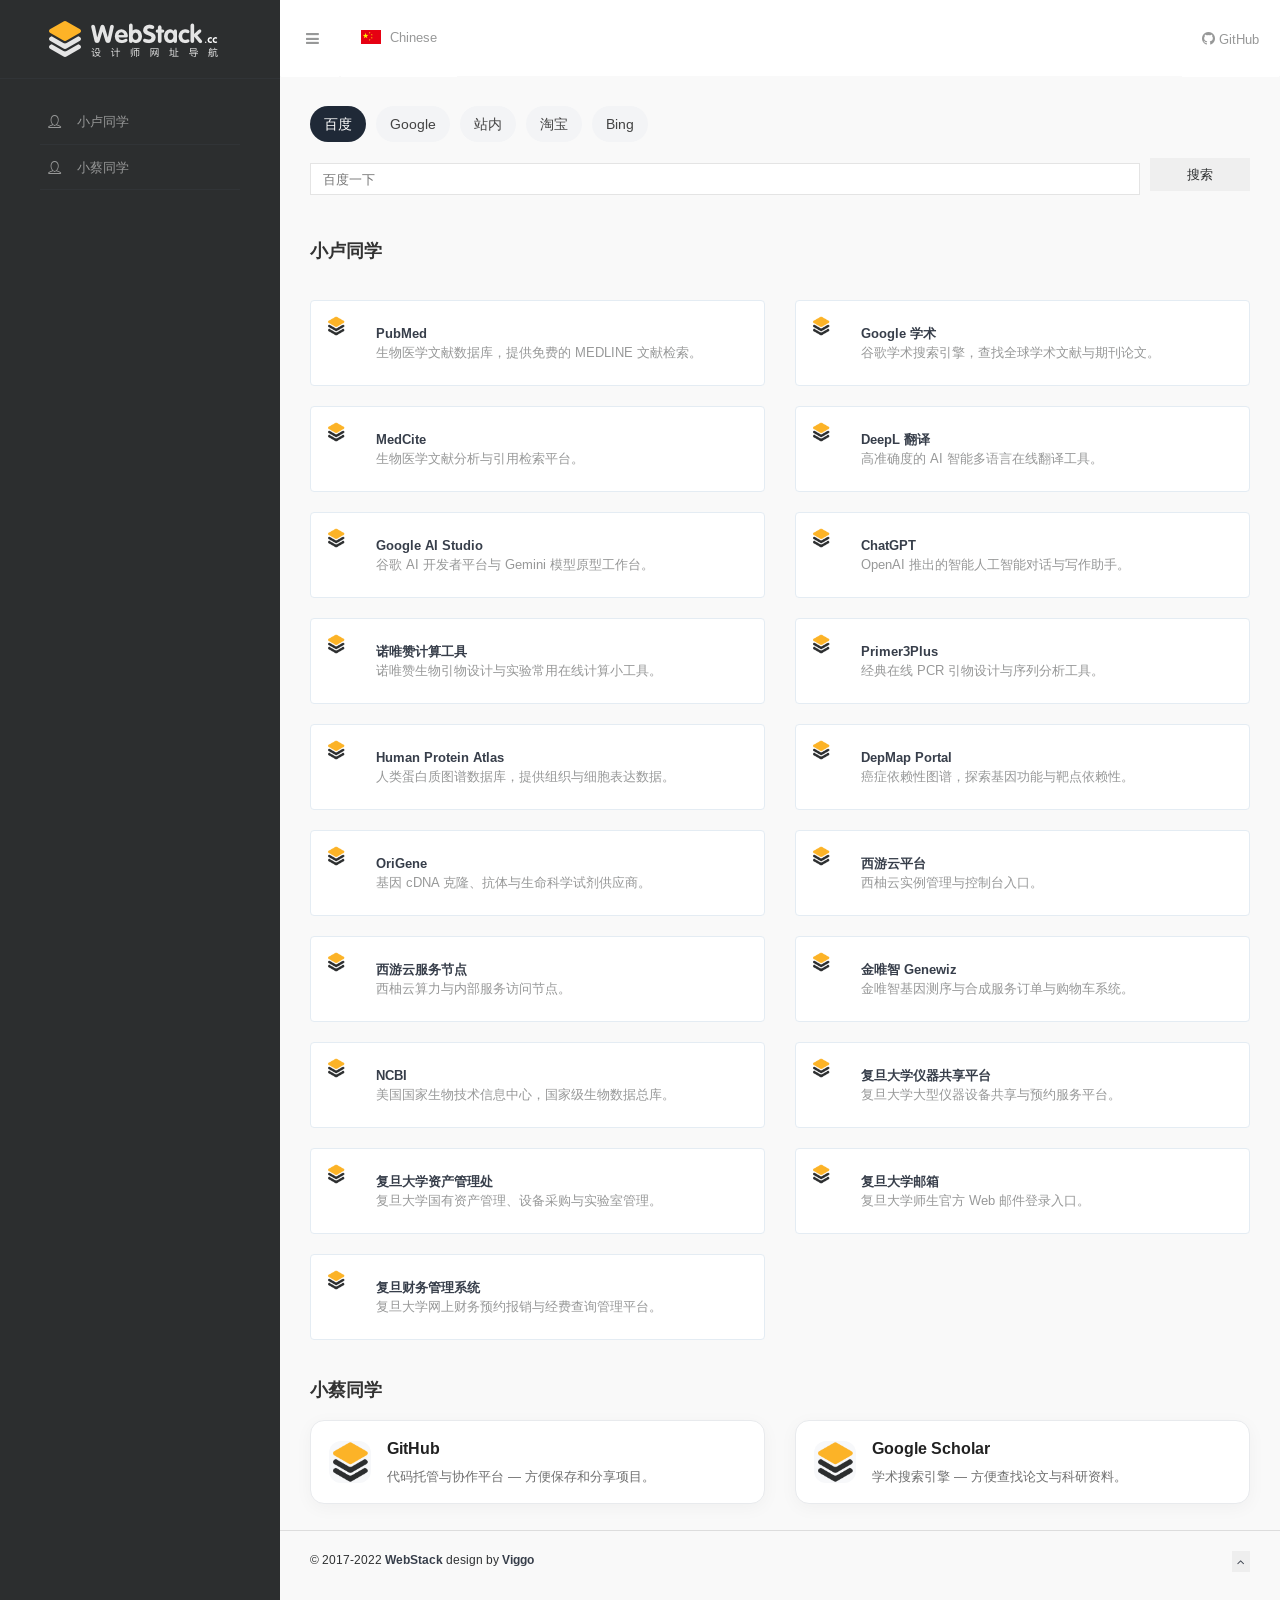
==== commit 433bc910: "更新小卢同学分类下的链接列表" ====
--- a/cn/index.html
+++ b/cn/index.html
@@ -151,16 +151,252 @@
             <div class="link-section" id="小卢同学">
                 <h4>小卢同学</h4>
                 <div class="row">
-                    <div class="col-sm-6">
-                        <a class="link-card" href="https://www.baidu.com/" target="_blank" rel="noopener noreferrer">
-                            <img class="link-icon lazy" src="../assets/images/favicon.png" data-src="https://t3.gstatic.cn/faviconV2?client=SOCIAL&type=FAVICON&fallback_opts=TYPE,SIZE,URL&size=128&url=https://www.baidu.com/" onerror="this.onerror=null;this.src='../assets/images/favicon.png';" alt="Baidu">
-                            <div class="link-details">
-                                <span class="link-title"><strong>百度</strong></span>
-                                <p class="link-desc">中文搜索引擎，快速查找学习资料与网站。</p>
-                            </div>
-                        </a>
-                    </div>
-                </div>
+                        <!-- 1. PubMed -->
+                    <div class="col-sm-6 link-item">
+                        <div class="xe-widget xe-conversations box2 label-info">
+                            <div class="xe-comment-entry">
+                                <img class="link-icon" src="../assets/images/favicon.png" data-src="https://t3.gstatic.cn/faviconV2?client=SOCIAL&type=FAVICON&fallback_opts=TYPE,SIZE,URL&size=128&url=https://pubmed.ncbi.nlm.nih.gov/" onerror="this.onerror=null;this.src='../assets/images/favicon.png';" alt="PubMed">
+                                <div class="xe-comment">
+                                    <a href="https://pubmed.ncbi.nlm.nih.gov/" target="_blank" class="xe-user-name overflowClip_1"><strong>PubMed</strong></a>
+                                    <p class="overflowClip_2">生物医学文献数据库，提供免费的 MEDLINE 文献检索。</p>
+                                </div>
+                            </div>
+                        </div>
+                    </div>
+
+                    <!-- 2. Google Scholar -->
+                    <div class="col-sm-6 link-item">
+                        <div class="xe-widget xe-conversations box2 label-info">
+                            <div class="xe-comment-entry">
+                                <img class="link-icon" src="../assets/images/favicon.png" data-src="https://t3.gstatic.cn/faviconV2?client=SOCIAL&type=FAVICON&fallback_opts=TYPE,SIZE,URL&size=128&url=https://scholar.google.com/" onerror="this.onerror=null;this.src='../assets/images/favicon.png';" alt="Google 学术">
+                                <div class="xe-comment">
+                                    <a href="https://scholar.google.com/" target="_blank" class="xe-user-name overflowClip_1"><strong>Google 学术</strong></a>
+                                    <p class="overflowClip_2">谷歌学术搜索引擎，查找全球学术文献与期刊论文。</p>
+                                </div>
+                            </div>
+                        </div>
+                    </div>
+
+                    <!-- 3. MedCite -->
+                    <div class="col-sm-6 link-item">
+                        <div class="xe-widget xe-conversations box2 label-info">
+                            <div class="xe-comment-entry">
+                                <img class="link-icon" src="../assets/images/favicon.png" data-src="https://t3.gstatic.cn/faviconV2?client=SOCIAL&type=FAVICON&fallback_opts=TYPE,SIZE,URL&size=128&url=https://medcite.cn/home" onerror="this.onerror=null;this.src='../assets/images/favicon.png';" alt="MedCite">
+                                <div class="xe-comment">
+                                    <a href="https://medcite.cn/home" target="_blank" class="xe-user-name overflowClip_1"><strong>MedCite</strong></a>
+                                    <p class="overflowClip_2">生物医学文献分析与引用检索平台。</p>
+                                </div>
+                            </div>
+                        </div>
+                    </div>
+
+                    <!-- 4. DeepL 翻译 -->
+                    <div class="col-sm-6 link-item">
+                        <div class="xe-widget xe-conversations box2 label-info">
+                            <div class="xe-comment-entry">
+                                <img class="link-icon" src="../assets/images/favicon.png" data-src="https://t3.gstatic.cn/faviconV2?client=SOCIAL&type=FAVICON&fallback_opts=TYPE,SIZE,URL&size=128&url=https://www.deepl.com/zh/translator" onerror="this.onerror=null;this.src='../assets/images/favicon.png';" alt="DeepL 翻译">
+                                <div class="xe-comment">
+                                    <a href="https://www.deepl.com/zh/translator" target="_blank" class="xe-user-name overflowClip_1"><strong>DeepL 翻译</strong></a>
+                                    <p class="overflowClip_2">高准确度的 AI 智能多语言在线翻译工具。</p>
+                                </div>
+                            </div>
+                        </div>
+                    </div>
+
+                    <!-- 5. Google AI Studio -->
+                    <div class="col-sm-6 link-item">
+                        <div class="xe-widget xe-conversations box2 label-info">
+                            <div class="xe-comment-entry">
+                                <img class="link-icon" src="../assets/images/favicon.png" data-src="https://t3.gstatic.cn/faviconV2?client=SOCIAL&type=FAVICON&fallback_opts=TYPE,SIZE,URL&size=128&url=https://aistudio.google.com/prompts/new_chat" onerror="this.onerror=null;this.src='../assets/images/favicon.png';" alt="Google AI Studio">
+                                <div class="xe-comment">
+                                    <a href="https://aistudio.google.com/prompts/new_chat" target="_blank" class="xe-user-name overflowClip_1"><strong>Google AI Studio</strong></a>
+                                    <p class="overflowClip_2">谷歌 AI 开发者平台与 Gemini 模型原型工作台。</p>
+                                </div>
+                            </div>
+                        </div>
+                    </div>
+
+                    <!-- 6. ChatGPT -->
+                    <div class="col-sm-6 link-item">
+                        <div class="xe-widget xe-conversations box2 label-info">
+                            <div class="xe-comment-entry">
+                                <img class="link-icon" src="../assets/images/favicon.png" data-src="https://t3.gstatic.cn/faviconV2?client=SOCIAL&type=FAVICON&fallback_opts=TYPE,SIZE,URL&size=128&url=https://chatgpt.com/" onerror="this.onerror=null;this.src='../assets/images/favicon.png';" alt="ChatGPT">
+                                <div class="xe-comment">
+                                    <a href="https://chatgpt.com/" target="_blank" class="xe-user-name overflowClip_1"><strong>ChatGPT</strong></a>
+                                    <p class="overflowClip_2">OpenAI 推出的智能人工智能对话与写作助手。</p>
+                                </div>
+                            </div>
+                        </div>
+                    </div>
+
+                    <!-- 7. Vazyme 诺唯赞工具 -->
+                    <div class="col-sm-6 link-item">
+                        <div class="xe-widget xe-conversations box2 label-info">
+                            <div class="xe-comment-entry">
+                                <img class="link-icon" src="../assets/images/favicon.png" data-src="https://t3.gstatic.cn/faviconV2?client=SOCIAL&type=FAVICON&fallback_opts=TYPE,SIZE,URL&size=128&url=https://crm.vazyme.com/cetool/simple.html" onerror="this.onerror=null;this.src='../assets/images/favicon.png';" alt="诺唯赞计算工具">
+                                <div class="xe-comment">
+                                    <a href="https://crm.vazyme.com/cetool/simple.html" target="_blank" class="xe-user-name overflowClip_1"><strong>诺唯赞计算工具</strong></a>
+                                    <p class="overflowClip_2">诺唯赞生物引物设计与实验常用在线计算小工具。</p>
+                                </div>
+                            </div>
+                        </div>
+                    </div>
+
+                    <!-- 8. Primer3Plus -->
+                    <div class="col-sm-6 link-item">
+                        <div class="xe-widget xe-conversations box2 label-info">
+                            <div class="xe-comment-entry">
+                                <img class="link-icon" src="../assets/images/favicon.png" data-src="https://t3.gstatic.cn/faviconV2?client=SOCIAL&type=FAVICON&fallback_opts=TYPE,SIZE,URL&size=128&url=https://www.primer3plus.com/" onerror="this.onerror=null;this.src='../assets/images/favicon.png';" alt="Primer3Plus">
+                                <div class="xe-comment">
+                                    <a href="https://www.primer3plus.com/" target="_blank" class="xe-user-name overflowClip_1"><strong>Primer3Plus</strong></a>
+                                    <p class="overflowClip_2">经典在线 PCR 引物设计与序列分析工具。</p>
+                                </div>
+                            </div>
+                        </div>
+                    </div>
+
+                    <!-- 9. Human Protein Atlas -->
+                    <div class="col-sm-6 link-item">
+                        <div class="xe-widget xe-conversations box2 label-info">
+                            <div class="xe-comment-entry">
+                                <img class="link-icon" src="../assets/images/favicon.png" data-src="https://t3.gstatic.cn/faviconV2?client=SOCIAL&type=FAVICON&fallback_opts=TYPE,SIZE,URL&size=128&url=https://www.proteinatlas.org/" onerror="this.onerror=null;this.src='../assets/images/favicon.png';" alt="Human Protein Atlas">
+                                <div class="xe-comment">
+                                    <a href="https://www.proteinatlas.org/" target="_blank" class="xe-user-name overflowClip_1"><strong>Human Protein Atlas</strong></a>
+                                    <p class="overflowClip_2">人类蛋白质图谱数据库，提供组织与细胞表达数据。</p>
+                                </div>
+                            </div>
+                        </div>
+                    </div>
+
+                    <!-- 10. DepMap -->
+                    <div class="col-sm-6 link-item">
+                        <div class="xe-widget xe-conversations box2 label-info">
+                            <div class="xe-comment-entry">
+                                <img class="link-icon" src="../assets/images/favicon.png" data-src="https://t3.gstatic.cn/faviconV2?client=SOCIAL&type=FAVICON&fallback_opts=TYPE,SIZE,URL&size=128&url=https://depmap.org/portal/" onerror="this.onerror=null;this.src='../assets/images/favicon.png';" alt="DepMap Portal">
+                                <div class="xe-comment">
+                                    <a href="https://depmap.org/portal/" target="_blank" class="xe-user-name overflowClip_1"><strong>DepMap Portal</strong></a>
+                                    <p class="overflowClip_2">癌症依赖性图谱，探索基因功能与靶点依赖性。</p>
+                                </div>
+                            </div>
+                        </div>
+                    </div>
+
+                    <!-- 11. OriGene -->
+                    <div class="col-sm-6 link-item">
+                        <div class="xe-widget xe-conversations box2 label-info">
+                            <div class="xe-comment-entry">
+                                <img class="link-icon" src="../assets/images/favicon.png" data-src="https://t3.gstatic.cn/faviconV2?client=SOCIAL&type=FAVICON&fallback_opts=TYPE,SIZE,URL&size=128&url=https://www.origene.com/" onerror="this.onerror=null;this.src='../assets/images/favicon.png';" alt="OriGene">
+                                <div class="xe-comment">
+                                    <a href="https://www.origene.com/" target="_blank" class="xe-user-name overflowClip_1"><strong>OriGene</strong></a>
+                                    <p class="overflowClip_2">基因 cDNA 克隆、抗体与生命科学试剂供应商。</p>
+                                </div>
+                            </div>
+                        </div>
+                    </div>
+
+                    <!-- 12. 西柚云平台 -->
+                    <div class="col-sm-6 link-item">
+                        <div class="xe-widget xe-conversations box2 label-info">
+                            <div class="xe-comment-entry">
+                                <img class="link-icon" src="../assets/images/favicon.png" data-src="https://t3.gstatic.cn/faviconV2?client=SOCIAL&type=FAVICON&fallback_opts=TYPE,SIZE,URL&size=128&url=https://dayu.xiyoucloud.net/#/instance-detail/10543" onerror="this.onerror=null;this.src='../assets/images/favicon.png';" alt="西游云平台">
+                                <div class="xe-comment">
+                                    <a href="https://dayu.xiyoucloud.net/#/instance-detail/10543" target="_blank" class="xe-user-name overflowClip_1"><strong>西游云平台</strong></a>
+                                    <p class="overflowClip_2">西柚云实例管理与控制台入口。</p>
+                                </div>
+                            </div>
+                        </div>
+                    </div>
+
+                    <!-- 13. 西柚云节点 -->
+                    <div class="col-sm-6 link-item">
+                        <div class="xe-widget xe-conversations box2 label-info">
+                            <div class="xe-comment-entry">
+                                <img class="link-icon" src="../assets/images/favicon.png" data-src="https://t3.gstatic.cn/faviconV2?client=SOCIAL&type=FAVICON&fallback_opts=TYPE,SIZE,URL&size=128&url=http://sw2-main2.xiyoucloud.pro:18849/" onerror="this.onerror=null;this.src='../assets/images/favicon.png';" alt="西游云服务节点">
+                                <div class="xe-comment">
+                                    <a href="http://sw2-main2.xiyoucloud.pro:18849/" target="_blank" class="xe-user-name overflowClip_1"><strong>西游云服务节点</strong></a>
+                                    <p class="overflowClip_2">西柚云算力与内部服务访问节点。</p>
+                                </div>
+                            </div>
+                        </div>
+                    </div>
+
+                    <!-- 14. 金唯智 Genewiz -->
+                    <div class="col-sm-6 link-item">
+                        <div class="xe-widget xe-conversations box2 label-info">
+                            <div class="xe-comment-entry">
+                                <img class="link-icon" src="../assets/images/favicon.png" data-src="https://t3.gstatic.cn/faviconV2?client=SOCIAL&type=FAVICON&fallback_opts=TYPE,SIZE,URL&size=128&url=https://climsprod.genewiz.com.cn/Shopping/ShoppingCart" onerror="this.onerror=null;this.src='../assets/images/favicon.png';" alt="金唯智 Genewiz">
+                                <div class="xe-comment">
+                                    <a href="https://climsprod.genewiz.com.cn/Shopping/ShoppingCart" target="_blank" class="xe-user-name overflowClip_1"><strong>金唯智 Genewiz</strong></a>
+                                    <p class="overflowClip_2">金唯智基因测序与合成服务订单与购物车系统。</p>
+                                </div>
+                            </div>
+                        </div>
+                    </div>
+
+                    <!-- 15. NCBI -->
+                    <div class="col-sm-6 link-item">
+                        <div class="xe-widget xe-conversations box2 label-info">
+                            <div class="xe-comment-entry">
+                                <img class="link-icon" src="../assets/images/favicon.png" data-src="https://t3.gstatic.cn/faviconV2?client=SOCIAL&type=FAVICON&fallback_opts=TYPE,SIZE,URL&size=128&url=https://www.ncbi.nlm.nih.gov/" onerror="this.onerror=null;this.src='../assets/images/favicon.png';" alt="NCBI">
+                                <div class="xe-comment">
+                                    <a href="https://www.ncbi.nlm.nih.gov/" target="_blank" class="xe-user-name overflowClip_1"><strong>NCBI</strong></a>
+                                    <p class="overflowClip_2">美国国家生物技术信息中心，国家级生物数据总库。</p>
+                                </div>
+                            </div>
+                        </div>
+                    </div>
+
+                    <!-- 16. 复旦大学仪器共享平台 -->
+                    <div class="col-sm-6 link-item">
+                        <div class="xe-widget xe-conversations box2 label-info">
+                            <div class="xe-comment-entry">
+                                <img class="link-icon" src="../assets/images/favicon.png" data-src="https://t3.gstatic.cn/faviconV2?client=SOCIAL&type=FAVICON&fallback_opts=TYPE,SIZE,URL&size=128&url=https://jspt.fudan.edu.cn/genee/" onerror="this.onerror=null;this.src='../assets/images/favicon.png';" alt="复旦大学仪器共享平台">
+                                <div class="xe-comment">
+                                    <a href="https://jspt.fudan.edu.cn/genee/" target="_blank" class="xe-user-name overflowClip_1"><strong>复旦大学仪器共享平台</strong></a>
+                                    <p class="overflowClip_2">复旦大学大型仪器设备共享与预约服务平台。</p>
+                                </div>
+                            </div>
+                        </div>
+                    </div>
+
+                    <!-- 17. 复旦大学资产管理处 -->
+                    <div class="col-sm-6 link-item">
+                        <div class="xe-widget xe-conversations box2 label-info">
+                            <div class="xe-comment-entry">
+                                <img class="link-icon" src="../assets/images/favicon.png" data-src="https://t3.gstatic.cn/faviconV2?client=SOCIAL&type=FAVICON&fallback_opts=TYPE,SIZE,URL&size=128&url=https://zcglc.fudan.edu.cn/" onerror="this.onerror=null;this.src='../assets/images/favicon.png';" alt="复旦大学资产管理处">
+                                <div class="xe-comment">
+                                    <a href="https://zcglc.fudan.edu.cn/" target="_blank" class="xe-user-name overflowClip_1"><strong>复旦大学资产管理处</strong></a>
+                                    <p class="overflowClip_2">复旦大学国有资产管理、设备采购与实验室管理。</p>
+                                </div>
+                            </div>
+                        </div>
+                    </div>
+
+                    <!-- 18. 复旦大学邮箱 -->
+                    <div class="col-sm-6 link-item">
+                        <div class="xe-widget xe-conversations box2 label-info">
+                            <div class="xe-comment-entry">
+                                <img class="link-icon" src="../assets/images/favicon.png" data-src="https://t3.gstatic.cn/faviconV2?client=SOCIAL&type=FAVICON&fallback_opts=TYPE,SIZE,URL&size=128&url=https://mail.m.fudan.edu.cn/" onerror="this.onerror=null;this.src='../assets/images/favicon.png';" alt="复旦大学邮箱">
+                                <div class="xe-comment">
+                                    <a href="https://mail.m.fudan.edu.cn/" target="_blank" class="xe-user-name overflowClip_1"><strong>复旦大学邮箱</strong></a>
+                                    <p class="overflowClip_2">复旦大学师生官方 Web 邮件登录入口。</p>
+                                </div>
+                            </div>
+                        </div>
+                    </div>
+
+                    <!-- 19. 复旦大学财务管理系统 -->
+                    <div class="col-sm-6 link-item">
+                        <div class="xe-widget xe-conversations box2 label-info">
+                            <div class="xe-comment-entry">
+                                <img class="link-icon" src="../assets/images/favicon.png" data-src="https://t3.gstatic.cn/faviconV2?client=SOCIAL&type=FAVICON&fallback_opts=TYPE,SIZE,URL&size=128&url=https://cwgl.fudan.edu.cn/WFManager/login.jsp" onerror="this.onerror=null;this.src='../assets/images/favicon.png';" alt="复旦财务管理系统">
+                                <div class="xe-comment">
+                                    <a href="https://cwgl.fudan.edu.cn/WFManager/login.jsp" target="_blank" class="xe-user-name overflowClip_1"><strong>复旦财务管理系统</strong></a>
+                                    <p class="overflowClip_2">复旦大学网上财务预约报销与经费查询管理平台。</p>
+                                </div>
+                            </div>
+                        </div>
+                    </div>
             </div>
             <div class="link-section" id="小蔡同学">
                 <h4>小蔡同学</h4>
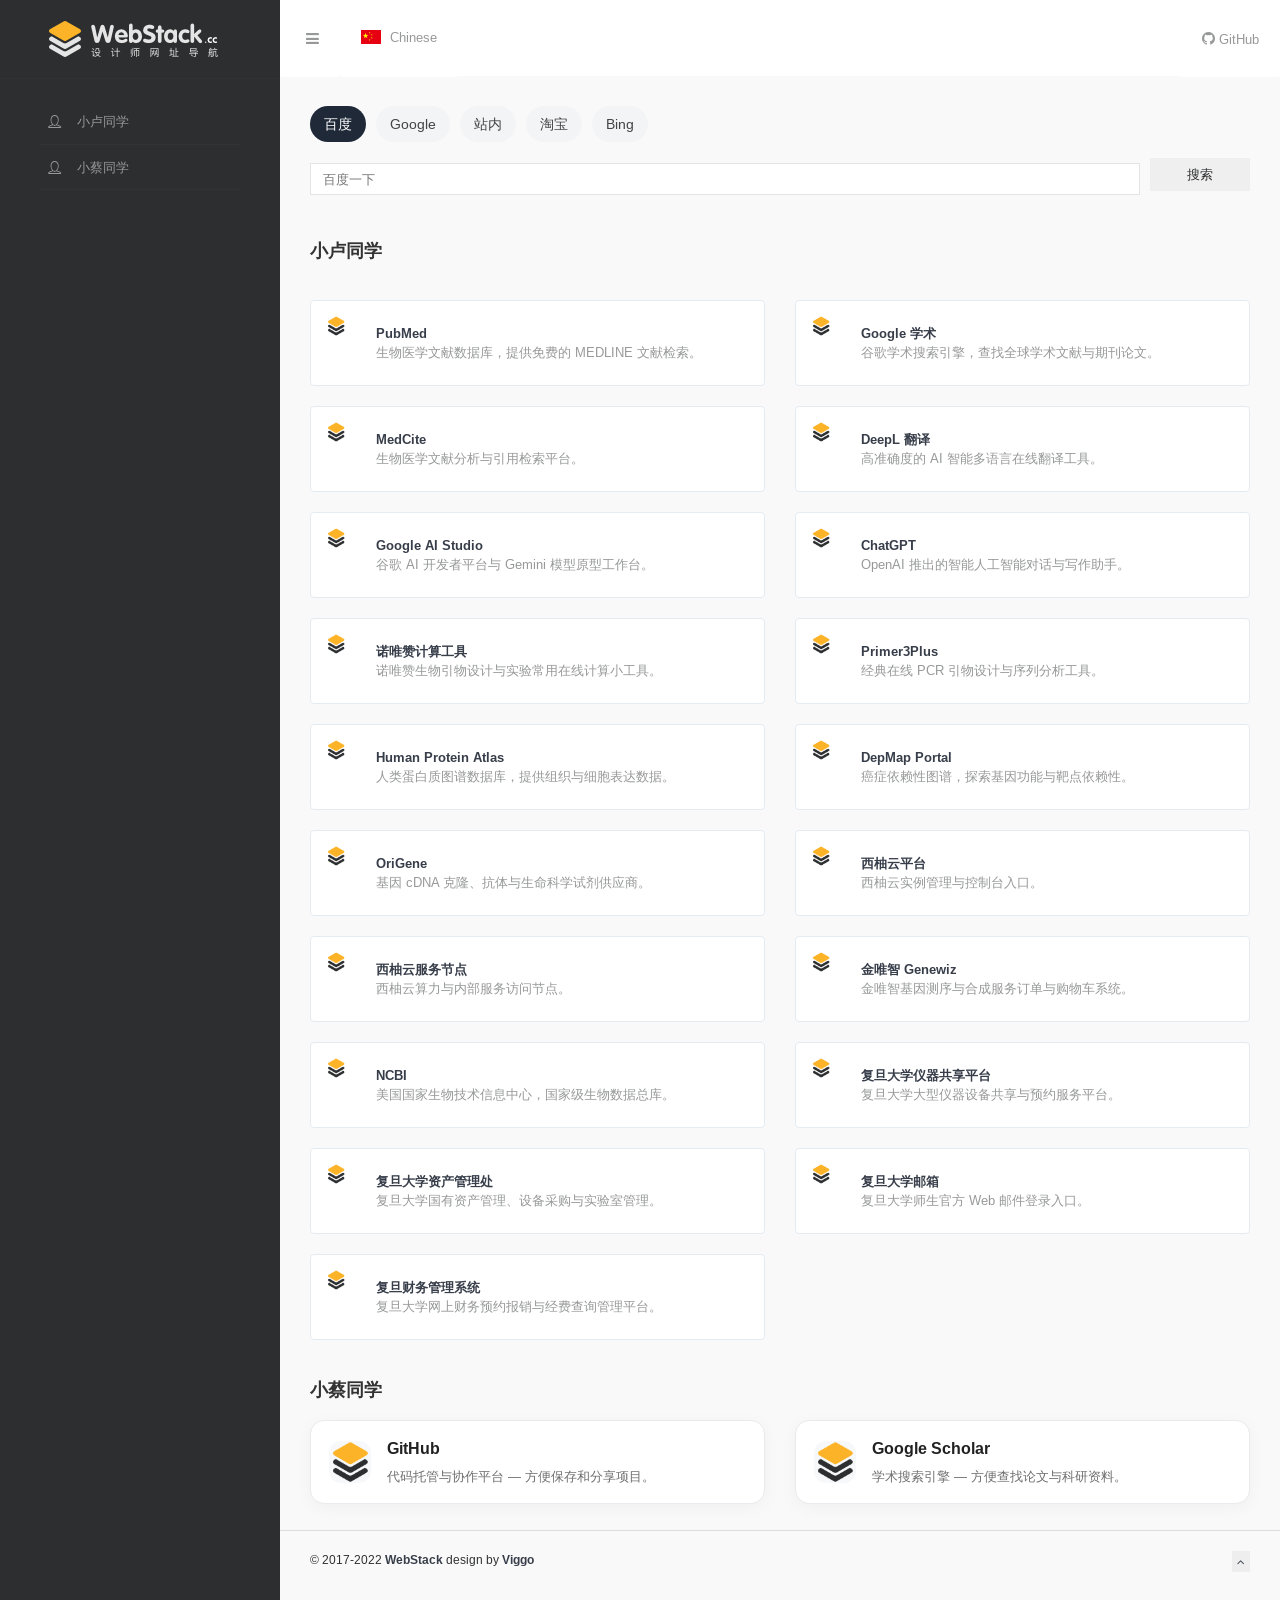
==== commit e9dacfd8: "Update index.html" ====
--- a/cn/index.html
+++ b/cn/index.html
@@ -300,7 +300,7 @@
                             <div class="xe-comment-entry">
                                 <img class="link-icon" src="../assets/images/favicon.png" data-src="https://t3.gstatic.cn/faviconV2?client=SOCIAL&type=FAVICON&fallback_opts=TYPE,SIZE,URL&size=128&url=https://dayu.xiyoucloud.net/#/instance-detail/10543" onerror="this.onerror=null;this.src='../assets/images/favicon.png';" alt="西游云平台">
                                 <div class="xe-comment">
-                                    <a href="https://dayu.xiyoucloud.net/#/instance-detail/10543" target="_blank" class="xe-user-name overflowClip_1"><strong>西游云平台</strong></a>
+                                    <a href="https://dayu.xiyoucloud.net/#/instance-detail/10543" target="_blank" class="xe-user-name overflowClip_1"><strong>西柚云平台</strong></a>
                                     <p class="overflowClip_2">西柚云实例管理与控制台入口。</p>
                                 </div>
                             </div>
@@ -313,7 +313,7 @@
                             <div class="xe-comment-entry">
                                 <img class="link-icon" src="../assets/images/favicon.png" data-src="https://t3.gstatic.cn/faviconV2?client=SOCIAL&type=FAVICON&fallback_opts=TYPE,SIZE,URL&size=128&url=http://sw2-main2.xiyoucloud.pro:18849/" onerror="this.onerror=null;this.src='../assets/images/favicon.png';" alt="西游云服务节点">
                                 <div class="xe-comment">
-                                    <a href="http://sw2-main2.xiyoucloud.pro:18849/" target="_blank" class="xe-user-name overflowClip_1"><strong>西游云服务节点</strong></a>
+                                    <a href="http://sw2-main2.xiyoucloud.pro:18849/" target="_blank" class="xe-user-name overflowClip_1"><strong>西柚云服务节点</strong></a>
                                     <p class="overflowClip_2">西柚云算力与内部服务访问节点。</p>
                                 </div>
                             </div>
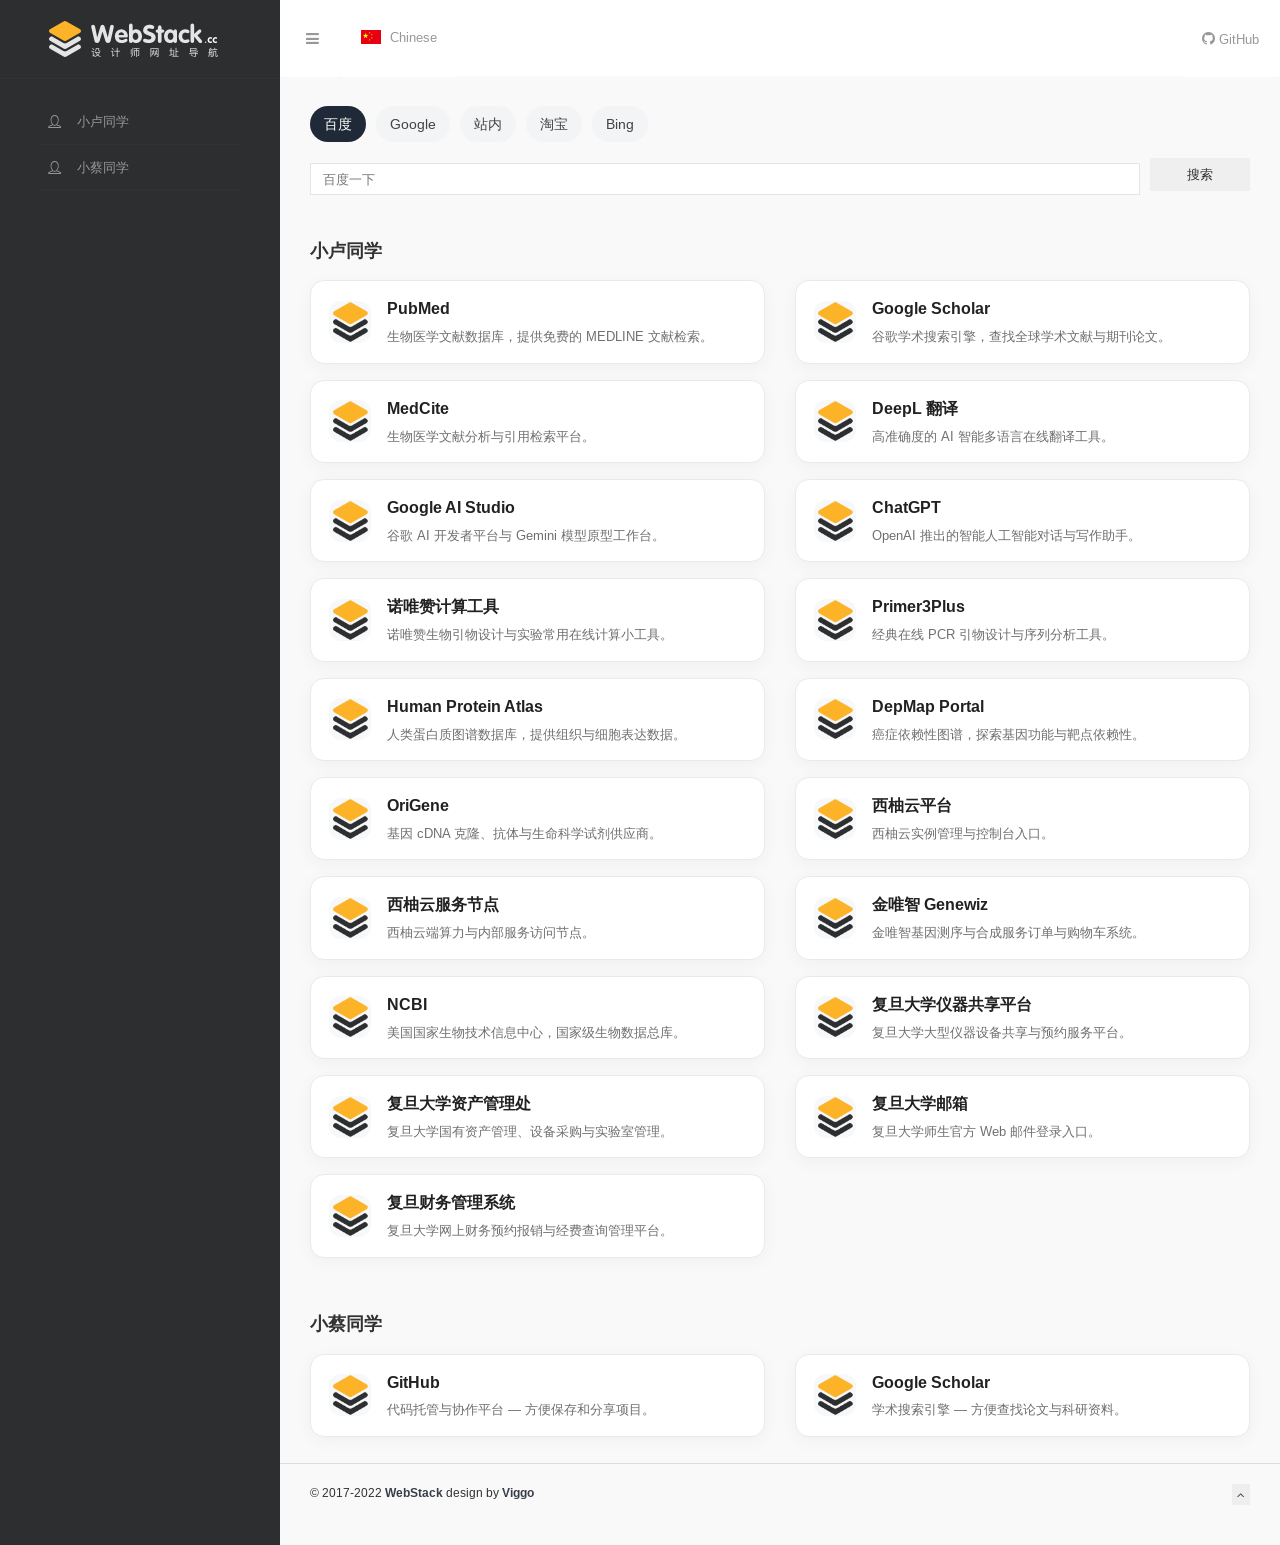
==== commit a556d810: "Update index.html" ====
--- a/cn/index.html
+++ b/cn/index.html
@@ -148,256 +148,221 @@
                     <button id="search-btn" class="btn btn-dark" type="button">搜索</button>
                 </div>
             </div>
-            <div class="link-section" id="小卢同学">
-                <h4>小卢同学</h4>
-                <div class="row">
-                        <!-- 1. PubMed -->
-                    <div class="col-sm-6 link-item">
-                        <div class="xe-widget xe-conversations box2 label-info">
-                            <div class="xe-comment-entry">
-                                <img class="link-icon" src="../assets/images/favicon.png" data-src="https://t3.gstatic.cn/faviconV2?client=SOCIAL&type=FAVICON&fallback_opts=TYPE,SIZE,URL&size=128&url=https://pubmed.ncbi.nlm.nih.gov/" onerror="this.onerror=null;this.src='../assets/images/favicon.png';" alt="PubMed">
-                                <div class="xe-comment">
-                                    <a href="https://pubmed.ncbi.nlm.nih.gov/" target="_blank" class="xe-user-name overflowClip_1"><strong>PubMed</strong></a>
-                                    <p class="overflowClip_2">生物医学文献数据库，提供免费的 MEDLINE 文献检索。</p>
-                                </div>
-                            </div>
-                        </div>
-                    </div>
-
-                    <!-- 2. Google Scholar -->
-                    <div class="col-sm-6 link-item">
-                        <div class="xe-widget xe-conversations box2 label-info">
-                            <div class="xe-comment-entry">
-                                <img class="link-icon" src="../assets/images/favicon.png" data-src="https://t3.gstatic.cn/faviconV2?client=SOCIAL&type=FAVICON&fallback_opts=TYPE,SIZE,URL&size=128&url=https://scholar.google.com/" onerror="this.onerror=null;this.src='../assets/images/favicon.png';" alt="Google 学术">
-                                <div class="xe-comment">
-                                    <a href="https://scholar.google.com/" target="_blank" class="xe-user-name overflowClip_1"><strong>Google 学术</strong></a>
-                                    <p class="overflowClip_2">谷歌学术搜索引擎，查找全球学术文献与期刊论文。</p>
-                                </div>
-                            </div>
-                        </div>
-                    </div>
-
-                    <!-- 3. MedCite -->
-                    <div class="col-sm-6 link-item">
-                        <div class="xe-widget xe-conversations box2 label-info">
-                            <div class="xe-comment-entry">
-                                <img class="link-icon" src="../assets/images/favicon.png" data-src="https://t3.gstatic.cn/faviconV2?client=SOCIAL&type=FAVICON&fallback_opts=TYPE,SIZE,URL&size=128&url=https://medcite.cn/home" onerror="this.onerror=null;this.src='../assets/images/favicon.png';" alt="MedCite">
-                                <div class="xe-comment">
-                                    <a href="https://medcite.cn/home" target="_blank" class="xe-user-name overflowClip_1"><strong>MedCite</strong></a>
-                                    <p class="overflowClip_2">生物医学文献分析与引用检索平台。</p>
-                                </div>
-                            </div>
-                        </div>
-                    </div>
-
-                    <!-- 4. DeepL 翻译 -->
-                    <div class="col-sm-6 link-item">
-                        <div class="xe-widget xe-conversations box2 label-info">
-                            <div class="xe-comment-entry">
-                                <img class="link-icon" src="../assets/images/favicon.png" data-src="https://t3.gstatic.cn/faviconV2?client=SOCIAL&type=FAVICON&fallback_opts=TYPE,SIZE,URL&size=128&url=https://www.deepl.com/zh/translator" onerror="this.onerror=null;this.src='../assets/images/favicon.png';" alt="DeepL 翻译">
-                                <div class="xe-comment">
-                                    <a href="https://www.deepl.com/zh/translator" target="_blank" class="xe-user-name overflowClip_1"><strong>DeepL 翻译</strong></a>
-                                    <p class="overflowClip_2">高准确度的 AI 智能多语言在线翻译工具。</p>
-                                </div>
-                            </div>
-                        </div>
-                    </div>
-
-                    <!-- 5. Google AI Studio -->
-                    <div class="col-sm-6 link-item">
-                        <div class="xe-widget xe-conversations box2 label-info">
-                            <div class="xe-comment-entry">
-                                <img class="link-icon" src="../assets/images/favicon.png" data-src="https://t3.gstatic.cn/faviconV2?client=SOCIAL&type=FAVICON&fallback_opts=TYPE,SIZE,URL&size=128&url=https://aistudio.google.com/prompts/new_chat" onerror="this.onerror=null;this.src='../assets/images/favicon.png';" alt="Google AI Studio">
-                                <div class="xe-comment">
-                                    <a href="https://aistudio.google.com/prompts/new_chat" target="_blank" class="xe-user-name overflowClip_1"><strong>Google AI Studio</strong></a>
-                                    <p class="overflowClip_2">谷歌 AI 开发者平台与 Gemini 模型原型工作台。</p>
-                                </div>
-                            </div>
-                        </div>
-                    </div>
-
-                    <!-- 6. ChatGPT -->
-                    <div class="col-sm-6 link-item">
-                        <div class="xe-widget xe-conversations box2 label-info">
-                            <div class="xe-comment-entry">
-                                <img class="link-icon" src="../assets/images/favicon.png" data-src="https://t3.gstatic.cn/faviconV2?client=SOCIAL&type=FAVICON&fallback_opts=TYPE,SIZE,URL&size=128&url=https://chatgpt.com/" onerror="this.onerror=null;this.src='../assets/images/favicon.png';" alt="ChatGPT">
-                                <div class="xe-comment">
-                                    <a href="https://chatgpt.com/" target="_blank" class="xe-user-name overflowClip_1"><strong>ChatGPT</strong></a>
-                                    <p class="overflowClip_2">OpenAI 推出的智能人工智能对话与写作助手。</p>
-                                </div>
-                            </div>
-                        </div>
-                    </div>
-
-                    <!-- 7. Vazyme 诺唯赞工具 -->
-                    <div class="col-sm-6 link-item">
-                        <div class="xe-widget xe-conversations box2 label-info">
-                            <div class="xe-comment-entry">
-                                <img class="link-icon" src="../assets/images/favicon.png" data-src="https://t3.gstatic.cn/faviconV2?client=SOCIAL&type=FAVICON&fallback_opts=TYPE,SIZE,URL&size=128&url=https://crm.vazyme.com/cetool/simple.html" onerror="this.onerror=null;this.src='../assets/images/favicon.png';" alt="诺唯赞计算工具">
-                                <div class="xe-comment">
-                                    <a href="https://crm.vazyme.com/cetool/simple.html" target="_blank" class="xe-user-name overflowClip_1"><strong>诺唯赞计算工具</strong></a>
-                                    <p class="overflowClip_2">诺唯赞生物引物设计与实验常用在线计算小工具。</p>
-                                </div>
-                            </div>
-                        </div>
-                    </div>
-
-                    <!-- 8. Primer3Plus -->
-                    <div class="col-sm-6 link-item">
-                        <div class="xe-widget xe-conversations box2 label-info">
-                            <div class="xe-comment-entry">
-                                <img class="link-icon" src="../assets/images/favicon.png" data-src="https://t3.gstatic.cn/faviconV2?client=SOCIAL&type=FAVICON&fallback_opts=TYPE,SIZE,URL&size=128&url=https://www.primer3plus.com/" onerror="this.onerror=null;this.src='../assets/images/favicon.png';" alt="Primer3Plus">
-                                <div class="xe-comment">
-                                    <a href="https://www.primer3plus.com/" target="_blank" class="xe-user-name overflowClip_1"><strong>Primer3Plus</strong></a>
-                                    <p class="overflowClip_2">经典在线 PCR 引物设计与序列分析工具。</p>
-                                </div>
-                            </div>
-                        </div>
-                    </div>
-
-                    <!-- 9. Human Protein Atlas -->
-                    <div class="col-sm-6 link-item">
-                        <div class="xe-widget xe-conversations box2 label-info">
-                            <div class="xe-comment-entry">
-                                <img class="link-icon" src="../assets/images/favicon.png" data-src="https://t3.gstatic.cn/faviconV2?client=SOCIAL&type=FAVICON&fallback_opts=TYPE,SIZE,URL&size=128&url=https://www.proteinatlas.org/" onerror="this.onerror=null;this.src='../assets/images/favicon.png';" alt="Human Protein Atlas">
-                                <div class="xe-comment">
-                                    <a href="https://www.proteinatlas.org/" target="_blank" class="xe-user-name overflowClip_1"><strong>Human Protein Atlas</strong></a>
-                                    <p class="overflowClip_2">人类蛋白质图谱数据库，提供组织与细胞表达数据。</p>
-                                </div>
-                            </div>
-                        </div>
-                    </div>
-
-                    <!-- 10. DepMap -->
-                    <div class="col-sm-6 link-item">
-                        <div class="xe-widget xe-conversations box2 label-info">
-                            <div class="xe-comment-entry">
-                                <img class="link-icon" src="../assets/images/favicon.png" data-src="https://t3.gstatic.cn/faviconV2?client=SOCIAL&type=FAVICON&fallback_opts=TYPE,SIZE,URL&size=128&url=https://depmap.org/portal/" onerror="this.onerror=null;this.src='../assets/images/favicon.png';" alt="DepMap Portal">
-                                <div class="xe-comment">
-                                    <a href="https://depmap.org/portal/" target="_blank" class="xe-user-name overflowClip_1"><strong>DepMap Portal</strong></a>
-                                    <p class="overflowClip_2">癌症依赖性图谱，探索基因功能与靶点依赖性。</p>
-                                </div>
-                            </div>
-                        </div>
-                    </div>
-
-                    <!-- 11. OriGene -->
-                    <div class="col-sm-6 link-item">
-                        <div class="xe-widget xe-conversations box2 label-info">
-                            <div class="xe-comment-entry">
-                                <img class="link-icon" src="../assets/images/favicon.png" data-src="https://t3.gstatic.cn/faviconV2?client=SOCIAL&type=FAVICON&fallback_opts=TYPE,SIZE,URL&size=128&url=https://www.origene.com/" onerror="this.onerror=null;this.src='../assets/images/favicon.png';" alt="OriGene">
-                                <div class="xe-comment">
-                                    <a href="https://www.origene.com/" target="_blank" class="xe-user-name overflowClip_1"><strong>OriGene</strong></a>
-                                    <p class="overflowClip_2">基因 cDNA 克隆、抗体与生命科学试剂供应商。</p>
-                                </div>
-                            </div>
-                        </div>
-                    </div>
-
-                    <!-- 12. 西柚云平台 -->
-                    <div class="col-sm-6 link-item">
-                        <div class="xe-widget xe-conversations box2 label-info">
-                            <div class="xe-comment-entry">
-                                <img class="link-icon" src="../assets/images/favicon.png" data-src="https://t3.gstatic.cn/faviconV2?client=SOCIAL&type=FAVICON&fallback_opts=TYPE,SIZE,URL&size=128&url=https://dayu.xiyoucloud.net/#/instance-detail/10543" onerror="this.onerror=null;this.src='../assets/images/favicon.png';" alt="西游云平台">
-                                <div class="xe-comment">
-                                    <a href="https://dayu.xiyoucloud.net/#/instance-detail/10543" target="_blank" class="xe-user-name overflowClip_1"><strong>西柚云平台</strong></a>
-                                    <p class="overflowClip_2">西柚云实例管理与控制台入口。</p>
-                                </div>
-                            </div>
-                        </div>
-                    </div>
-
-                    <!-- 13. 西柚云节点 -->
-                    <div class="col-sm-6 link-item">
-                        <div class="xe-widget xe-conversations box2 label-info">
-                            <div class="xe-comment-entry">
-                                <img class="link-icon" src="../assets/images/favicon.png" data-src="https://t3.gstatic.cn/faviconV2?client=SOCIAL&type=FAVICON&fallback_opts=TYPE,SIZE,URL&size=128&url=http://sw2-main2.xiyoucloud.pro:18849/" onerror="this.onerror=null;this.src='../assets/images/favicon.png';" alt="西游云服务节点">
-                                <div class="xe-comment">
-                                    <a href="http://sw2-main2.xiyoucloud.pro:18849/" target="_blank" class="xe-user-name overflowClip_1"><strong>西柚云服务节点</strong></a>
-                                    <p class="overflowClip_2">西柚云算力与内部服务访问节点。</p>
-                                </div>
-                            </div>
-                        </div>
-                    </div>
-
-                    <!-- 14. 金唯智 Genewiz -->
-                    <div class="col-sm-6 link-item">
-                        <div class="xe-widget xe-conversations box2 label-info">
-                            <div class="xe-comment-entry">
-                                <img class="link-icon" src="../assets/images/favicon.png" data-src="https://t3.gstatic.cn/faviconV2?client=SOCIAL&type=FAVICON&fallback_opts=TYPE,SIZE,URL&size=128&url=https://climsprod.genewiz.com.cn/Shopping/ShoppingCart" onerror="this.onerror=null;this.src='../assets/images/favicon.png';" alt="金唯智 Genewiz">
-                                <div class="xe-comment">
-                                    <a href="https://climsprod.genewiz.com.cn/Shopping/ShoppingCart" target="_blank" class="xe-user-name overflowClip_1"><strong>金唯智 Genewiz</strong></a>
-                                    <p class="overflowClip_2">金唯智基因测序与合成服务订单与购物车系统。</p>
-                                </div>
-                            </div>
-                        </div>
-                    </div>
-
-                    <!-- 15. NCBI -->
-                    <div class="col-sm-6 link-item">
-                        <div class="xe-widget xe-conversations box2 label-info">
-                            <div class="xe-comment-entry">
-                                <img class="link-icon" src="../assets/images/favicon.png" data-src="https://t3.gstatic.cn/faviconV2?client=SOCIAL&type=FAVICON&fallback_opts=TYPE,SIZE,URL&size=128&url=https://www.ncbi.nlm.nih.gov/" onerror="this.onerror=null;this.src='../assets/images/favicon.png';" alt="NCBI">
-                                <div class="xe-comment">
-                                    <a href="https://www.ncbi.nlm.nih.gov/" target="_blank" class="xe-user-name overflowClip_1"><strong>NCBI</strong></a>
-                                    <p class="overflowClip_2">美国国家生物技术信息中心，国家级生物数据总库。</p>
-                                </div>
-                            </div>
-                        </div>
-                    </div>
-
-                    <!-- 16. 复旦大学仪器共享平台 -->
-                    <div class="col-sm-6 link-item">
-                        <div class="xe-widget xe-conversations box2 label-info">
-                            <div class="xe-comment-entry">
-                                <img class="link-icon" src="../assets/images/favicon.png" data-src="https://t3.gstatic.cn/faviconV2?client=SOCIAL&type=FAVICON&fallback_opts=TYPE,SIZE,URL&size=128&url=https://jspt.fudan.edu.cn/genee/" onerror="this.onerror=null;this.src='../assets/images/favicon.png';" alt="复旦大学仪器共享平台">
-                                <div class="xe-comment">
-                                    <a href="https://jspt.fudan.edu.cn/genee/" target="_blank" class="xe-user-name overflowClip_1"><strong>复旦大学仪器共享平台</strong></a>
-                                    <p class="overflowClip_2">复旦大学大型仪器设备共享与预约服务平台。</p>
-                                </div>
-                            </div>
-                        </div>
-                    </div>
-
-                    <!-- 17. 复旦大学资产管理处 -->
-                    <div class="col-sm-6 link-item">
-                        <div class="xe-widget xe-conversations box2 label-info">
-                            <div class="xe-comment-entry">
-                                <img class="link-icon" src="../assets/images/favicon.png" data-src="https://t3.gstatic.cn/faviconV2?client=SOCIAL&type=FAVICON&fallback_opts=TYPE,SIZE,URL&size=128&url=https://zcglc.fudan.edu.cn/" onerror="this.onerror=null;this.src='../assets/images/favicon.png';" alt="复旦大学资产管理处">
-                                <div class="xe-comment">
-                                    <a href="https://zcglc.fudan.edu.cn/" target="_blank" class="xe-user-name overflowClip_1"><strong>复旦大学资产管理处</strong></a>
-                                    <p class="overflowClip_2">复旦大学国有资产管理、设备采购与实验室管理。</p>
-                                </div>
-                            </div>
-                        </div>
-                    </div>
-
-                    <!-- 18. 复旦大学邮箱 -->
-                    <div class="col-sm-6 link-item">
-                        <div class="xe-widget xe-conversations box2 label-info">
-                            <div class="xe-comment-entry">
-                                <img class="link-icon" src="../assets/images/favicon.png" data-src="https://t3.gstatic.cn/faviconV2?client=SOCIAL&type=FAVICON&fallback_opts=TYPE,SIZE,URL&size=128&url=https://mail.m.fudan.edu.cn/" onerror="this.onerror=null;this.src='../assets/images/favicon.png';" alt="复旦大学邮箱">
-                                <div class="xe-comment">
-                                    <a href="https://mail.m.fudan.edu.cn/" target="_blank" class="xe-user-name overflowClip_1"><strong>复旦大学邮箱</strong></a>
-                                    <p class="overflowClip_2">复旦大学师生官方 Web 邮件登录入口。</p>
-                                </div>
-                            </div>
-                        </div>
-                    </div>
-
-                    <!-- 19. 复旦大学财务管理系统 -->
-                    <div class="col-sm-6 link-item">
-                        <div class="xe-widget xe-conversations box2 label-info">
-                            <div class="xe-comment-entry">
-                                <img class="link-icon" src="../assets/images/favicon.png" data-src="https://t3.gstatic.cn/faviconV2?client=SOCIAL&type=FAVICON&fallback_opts=TYPE,SIZE,URL&size=128&url=https://cwgl.fudan.edu.cn/WFManager/login.jsp" onerror="this.onerror=null;this.src='../assets/images/favicon.png';" alt="复旦财务管理系统">
-                                <div class="xe-comment">
-                                    <a href="https://cwgl.fudan.edu.cn/WFManager/login.jsp" target="_blank" class="xe-user-name overflowClip_1"><strong>复旦财务管理系统</strong></a>
-                                    <p class="overflowClip_2">复旦大学网上财务预约报销与经费查询管理平台。</p>
-                                </div>
-                            </div>
-                        </div>
-                    </div>
-            </div>
+<div class="link-section" id="小卢同学">
+    <h4>小卢同学</h4>
+    <div class="row">
+
+        <!-- 1. PubMed -->
+        <div class="col-sm-6">
+            <a class="link-card" href="https://pubmed.ncbi.nlm.nih.gov/" target="_blank" rel="noopener noreferrer">
+                <img class="link-icon lazy" src="../assets/images/favicon.png" data-src="https://t3.gstatic.cn/faviconV2?client=SOCIAL&type=FAVICON&fallback_opts=TYPE,SIZE,URL&size=128&url=https://pubmed.ncbi.nlm.nih.gov/" onerror="this.onerror=null;this.src='../assets/images/favicon.png';" alt="PubMed">
+                <div class="link-details">
+                    <span class="link-title"><strong>PubMed</strong></span>
+                    <p class="link-desc">生物医学文献数据库，提供免费的 MEDLINE 文献检索。</p>
+                </div>
+            </a>
+        </div>
+
+        <!-- 2. Google Scholar -->
+        <div class="col-sm-6">
+            <a class="link-card" href="https://scholar.google.com/" target="_blank" rel="noopener noreferrer">
+                <img class="link-icon lazy" src="../assets/images/favicon.png" data-src="https://t3.gstatic.cn/faviconV2?client=SOCIAL&type=FAVICON&fallback_opts=TYPE,SIZE,URL&size=128&url=https://scholar.google.com/" onerror="this.onerror=null;this.src='../assets/images/favicon.png';" alt="Google Scholar">
+                <div class="link-details">
+                    <span class="link-title"><strong>Google Scholar</strong></span>
+                    <p class="link-desc">谷歌学术搜索引擎，查找全球学术文献与期刊论文。</p>
+                </div>
+            </a>
+        </div>
+
+        <!-- 3. MedCite -->
+        <div class="col-sm-6">
+            <a class="link-card" href="https://medcite.cn/home" target="_blank" rel="noopener noreferrer">
+                <img class="link-icon lazy" src="../assets/images/favicon.png" data-src="https://t3.gstatic.cn/faviconV2?client=SOCIAL&type=FAVICON&fallback_opts=TYPE,SIZE,URL&size=128&url=https://medcite.cn/home" onerror="this.onerror=null;this.src='../assets/images/favicon.png';" alt="MedCite">
+                <div class="link-details">
+                    <span class="link-title"><strong>MedCite</strong></span>
+                    <p class="link-desc">生物医学文献分析与引用检索平台。</p>
+                </div>
+            </a>
+        </div>
+
+        <!-- 4. DeepL 翻译 -->
+        <div class="col-sm-6">
+            <a class="link-card" href="https://www.deepl.com/zh/translator" target="_blank" rel="noopener noreferrer">
+                <img class="link-icon lazy" src="../assets/images/favicon.png" data-src="https://t3.gstatic.cn/faviconV2?client=SOCIAL&type=FAVICON&fallback_opts=TYPE,SIZE,URL&size=128&url=https://www.deepl.com/zh/translator" onerror="this.onerror=null;this.src='../assets/images/favicon.png';" alt="DeepL 翻译">
+                <div class="link-details">
+                    <span class="link-title"><strong>DeepL 翻译</strong></span>
+                    <p class="link-desc">高准确度的 AI 智能多语言在线翻译工具。</p>
+                </div>
+            </a>
+        </div>
+
+        <!-- 5. Google AI Studio -->
+        <div class="col-sm-6">
+            <a class="link-card" href="https://aistudio.google.com/prompts/new_chat" target="_blank" rel="noopener noreferrer">
+                <img class="link-icon lazy" src="../assets/images/favicon.png" data-src="https://t3.gstatic.cn/faviconV2?client=SOCIAL&type=FAVICON&fallback_opts=TYPE,SIZE,URL&size=128&url=https://aistudio.google.com/prompts/new_chat" onerror="this.onerror=null;this.src='../assets/images/favicon.png';" alt="Google AI Studio">
+                <div class="link-details">
+                    <span class="link-title"><strong>Google AI Studio</strong></span>
+                    <p class="link-desc">谷歌 AI 开发者平台与 Gemini 模型原型工作台。</p>
+                </div>
+            </a>
+        </div>
+
+        <!-- 6. ChatGPT -->
+        <div class="col-sm-6">
+            <a class="link-card" href="https://chatgpt.com/" target="_blank" rel="noopener noreferrer">
+                <img class="link-icon lazy" src="../assets/images/favicon.png" data-src="https://t3.gstatic.cn/faviconV2?client=SOCIAL&type=FAVICON&fallback_opts=TYPE,SIZE,URL&size=128&url=https://chatgpt.com/" onerror="this.onerror=null;this.src='../assets/images/favicon.png';" alt="ChatGPT">
+                <div class="link-details">
+                    <span class="link-title"><strong>ChatGPT</strong></span>
+                    <p class="link-desc">OpenAI 推出的智能人工智能对话与写作助手。</p>
+                </div>
+            </a>
+        </div>
+
+        <!-- 7. 诺唯赞计算工具 -->
+        <div class="col-sm-6">
+            <a class="link-card" href="https://crm.vazyme.com/cetool/simple.html" target="_blank" rel="noopener noreferrer">
+                <img class="link-icon lazy" src="../assets/images/favicon.png" data-src="https://t3.gstatic.cn/faviconV2?client=SOCIAL&type=FAVICON&fallback_opts=TYPE,SIZE,URL&size=128&url=https://crm.vazyme.com/cetool/simple.html" onerror="this.onerror=null;this.src='../assets/images/favicon.png';" alt="诺唯赞计算工具">
+                <div class="link-details">
+                    <span class="link-title"><strong>诺唯赞计算工具</strong></span>
+                    <p class="link-desc">诺唯赞生物引物设计与实验常用在线计算小工具。</p>
+                </div>
+            </a>
+        </div>
+
+        <!-- 8. Primer3Plus -->
+        <div class="col-sm-6">
+            <a class="link-card" href="https://www.primer3plus.com/" target="_blank" rel="noopener noreferrer">
+                <img class="link-icon lazy" src="../assets/images/favicon.png" data-src="https://t3.gstatic.cn/faviconV2?client=SOCIAL&type=FAVICON&fallback_opts=TYPE,SIZE,URL&size=128&url=https://www.primer3plus.com/" onerror="this.onerror=null;this.src='../assets/images/favicon.png';" alt="Primer3Plus">
+                <div class="link-details">
+                    <span class="link-title"><strong>Primer3Plus</strong></span>
+                    <p class="link-desc">经典在线 PCR 引物设计与序列分析工具。</p>
+                </div>
+            </a>
+        </div>
+
+        <!-- 9. Human Protein Atlas -->
+        <div class="col-sm-6">
+            <a class="link-card" href="https://www.proteinatlas.org/" target="_blank" rel="noopener noreferrer">
+                <img class="link-icon lazy" src="../assets/images/favicon.png" data-src="https://t3.gstatic.cn/faviconV2?client=SOCIAL&type=FAVICON&fallback_opts=TYPE,SIZE,URL&size=128&url=https://www.proteinatlas.org/" onerror="this.onerror=null;this.src='../assets/images/favicon.png';" alt="Human Protein Atlas">
+                <div class="link-details">
+                    <span class="link-title"><strong>Human Protein Atlas</strong></span>
+                    <p class="link-desc">人类蛋白质图谱数据库，提供组织与细胞表达数据。</p>
+                </div>
+            </a>
+        </div>
+
+        <!-- 10. DepMap Portal -->
+        <div class="col-sm-6">
+            <a class="link-card" href="https://depmap.org/portal/" target="_blank" rel="noopener noreferrer">
+                <img class="link-icon lazy" src="../assets/images/favicon.png" data-src="https://t3.gstatic.cn/faviconV2?client=SOCIAL&type=FAVICON&fallback_opts=TYPE,SIZE,URL&size=128&url=https://depmap.org/portal/" onerror="this.onerror=null;this.src='../assets/images/favicon.png';" alt="DepMap Portal">
+                <div class="link-details">
+                    <span class="link-title"><strong>DepMap Portal</strong></span>
+                    <p class="link-desc">癌症依赖性图谱，探索基因功能与靶点依赖性。</p>
+                </div>
+            </a>
+        </div>
+
+        <!-- 11. OriGene -->
+        <div class="col-sm-6">
+            <a class="link-card" href="https://www.origene.com/" target="_blank" rel="noopener noreferrer">
+                <img class="link-icon lazy" src="../assets/images/favicon.png" data-src="https://t3.gstatic.cn/faviconV2?client=SOCIAL&type=FAVICON&fallback_opts=TYPE,SIZE,URL&size=128&url=https://www.origene.com/" onerror="this.onerror=null;this.src='../assets/images/favicon.png';" alt="OriGene">
+                <div class="link-details">
+                    <span class="link-title"><strong>OriGene</strong></span>
+                    <p class="link-desc">基因 cDNA 克隆、抗体与生命科学试剂供应商。</p>
+                </div>
+            </a>
+        </div>
+
+        <!-- 12. 西柚云平台 -->
+        <div class="col-sm-6">
+            <a class="link-card" href="https://dayu.xiyoucloud.net/#/instance-detail/10543" target="_blank" rel="noopener noreferrer">
+                <img class="link-icon lazy" src="../assets/images/favicon.png" data-src="https://t3.gstatic.cn/faviconV2?client=SOCIAL&type=FAVICON&fallback_opts=TYPE,SIZE,URL&size=128&url=https://dayu.xiyoucloud.net/#/instance-detail/10543" onerror="this.onerror=null;this.src='../assets/images/favicon.png';" alt="西柚云平台">
+                <div class="link-details">
+                    <span class="link-title"><strong>西柚云平台</strong></span>
+                    <p class="link-desc">西柚云实例管理与控制台入口。</p>
+                </div>
+            </a>
+        </div>
+
+        <!-- 13. 西柚云服务节点 -->
+        <div class="col-sm-6">
+            <a class="link-card" href="http://sw2-main2.xiyoucloud.pro:18849/" target="_blank" rel="noopener noreferrer">
+                <img class="link-icon lazy" src="../assets/images/favicon.png" data-src="https://t3.gstatic.cn/faviconV2?client=SOCIAL&type=FAVICON&fallback_opts=TYPE,SIZE,URL&size=128&url=http://sw2-main2.xiyoucloud.pro:18849/" onerror="this.onerror=null;this.src='../assets/images/favicon.png';" alt="西柚云服务节点">
+                <div class="link-details">
+                    <span class="link-title"><strong>西柚云服务节点</strong></span>
+                    <p class="link-desc">西柚云端算力与内部服务访问节点。</p>
+                </div>
+            </a>
+        </div>
+
+        <!-- 14. 金唯智 Genewiz -->
+        <div class="col-sm-6">
+            <a class="link-card" href="https://climsprod.genewiz.com.cn/Shopping/ShoppingCart" target="_blank" rel="noopener noreferrer">
+                <img class="link-icon lazy" src="../assets/images/favicon.png" data-src="https://t3.gstatic.cn/faviconV2?client=SOCIAL&type=FAVICON&fallback_opts=TYPE,SIZE,URL&size=128&url=https://climsprod.genewiz.com.cn/Shopping/ShoppingCart" onerror="this.onerror=null;this.src='../assets/images/favicon.png';" alt="金唯智 Genewiz">
+                <div class="link-details">
+                    <span class="link-title"><strong>金唯智 Genewiz</strong></span>
+                    <p class="link-desc">金唯智基因测序与合成服务订单与购物车系统。</p>
+                </div>
+            </a>
+        </div>
+
+        <!-- 15. NCBI -->
+        <div class="col-sm-6">
+            <a class="link-card" href="https://www.ncbi.nlm.nih.gov/" target="_blank" rel="noopener noreferrer">
+                <img class="link-icon lazy" src="../assets/images/favicon.png" data-src="https://t3.gstatic.cn/faviconV2?client=SOCIAL&type=FAVICON&fallback_opts=TYPE,SIZE,URL&size=128&url=https://www.ncbi.nlm.nih.gov/" onerror="this.onerror=null;this.src='../assets/images/favicon.png';" alt="NCBI">
+                <div class="link-details">
+                    <span class="link-title"><strong>NCBI</strong></span>
+                    <p class="link-desc">美国国家生物技术信息中心，国家级生物数据总库。</p>
+                </div>
+            </a>
+        </div>
+
+        <!-- 16. 复旦大学仪器共享平台 -->
+        <div class="col-sm-6">
+            <a class="link-card" href="https://jspt.fudan.edu.cn/genee/" target="_blank" rel="noopener noreferrer">
+                <img class="link-icon lazy" src="../assets/images/favicon.png" data-src="https://t3.gstatic.cn/faviconV2?client=SOCIAL&type=FAVICON&fallback_opts=TYPE,SIZE,URL&size=128&url=https://jspt.fudan.edu.cn/genee/" onerror="this.onerror=null;this.src='../assets/images/favicon.png';" alt="复旦大学仪器共享平台">
+                <div class="link-details">
+                    <span class="link-title"><strong>复旦大学仪器共享平台</strong></span>
+                    <p class="link-desc">复旦大学大型仪器设备共享与预约服务平台。</p>
+                </div>
+            </a>
+        </div>
+
+        <!-- 17. 复旦大学资产管理处 -->
+        <div class="col-sm-6">
+            <a class="link-card" href="https://zcglc.fudan.edu.cn/" target="_blank" rel="noopener noreferrer">
+                <img class="link-icon lazy" src="../assets/images/favicon.png" data-src="https://t3.gstatic.cn/faviconV2?client=SOCIAL&type=FAVICON&fallback_opts=TYPE,SIZE,URL&size=128&url=https://zcglc.fudan.edu.cn/" onerror="this.onerror=null;this.src='../assets/images/favicon.png';" alt="复旦大学资产管理处">
+                <div class="link-details">
+                    <span class="link-title"><strong>复旦大学资产管理处</strong></span>
+                    <p class="link-desc">复旦大学国有资产管理、设备采购与实验室管理。</p>
+                </div>
+            </a>
+        </div>
+
+        <!-- 18. 复旦大学邮箱 -->
+        <div class="col-sm-6">
+            <a class="link-card" href="https://mail.m.fudan.edu.cn/" target="_blank" rel="noopener noreferrer">
+                <img class="link-icon lazy" src="../assets/images/favicon.png" data-src="https://t3.gstatic.cn/faviconV2?client=SOCIAL&type=FAVICON&fallback_opts=TYPE,SIZE,URL&size=128&url=https://mail.m.fudan.edu.cn/" onerror="this.onerror=null;this.src='../assets/images/favicon.png';" alt="复旦大学邮箱">
+                <div class="link-details">
+                    <span class="link-title"><strong>复旦大学邮箱</strong></span>
+                    <p class="link-desc">复旦大学师生官方 Web 邮件登录入口。</p>
+                </div>
+            </a>
+        </div>
+
+        <!-- 19. 复旦财务管理系统 -->
+        <div class="col-sm-6">
+            <a class="link-card" href="https://cwgl.fudan.edu.cn/WFManager/login.jsp" target="_blank" rel="noopener noreferrer">
+                <img class="link-icon lazy" src="../assets/images/favicon.png" data-src="https://t3.gstatic.cn/faviconV2?client=SOCIAL&type=FAVICON&fallback_opts=TYPE,SIZE,URL&size=128&url=https://cwgl.fudan.edu.cn/WFManager/login.jsp" onerror="this.onerror=null;this.src='../assets/images/favicon.png';" alt="复旦财务管理系统">
+                <div class="link-details">
+                    <span class="link-title"><strong>复旦财务管理系统</strong></span>
+                    <p class="link-desc">复旦大学网上财务预约报销与经费查询管理平台。</p>
+                </div>
+            </a>
+        </div>
+
+    </div>
+</div>
             <div class="link-section" id="小蔡同学">
                 <h4>小蔡同学</h4>
                 <div class="row">
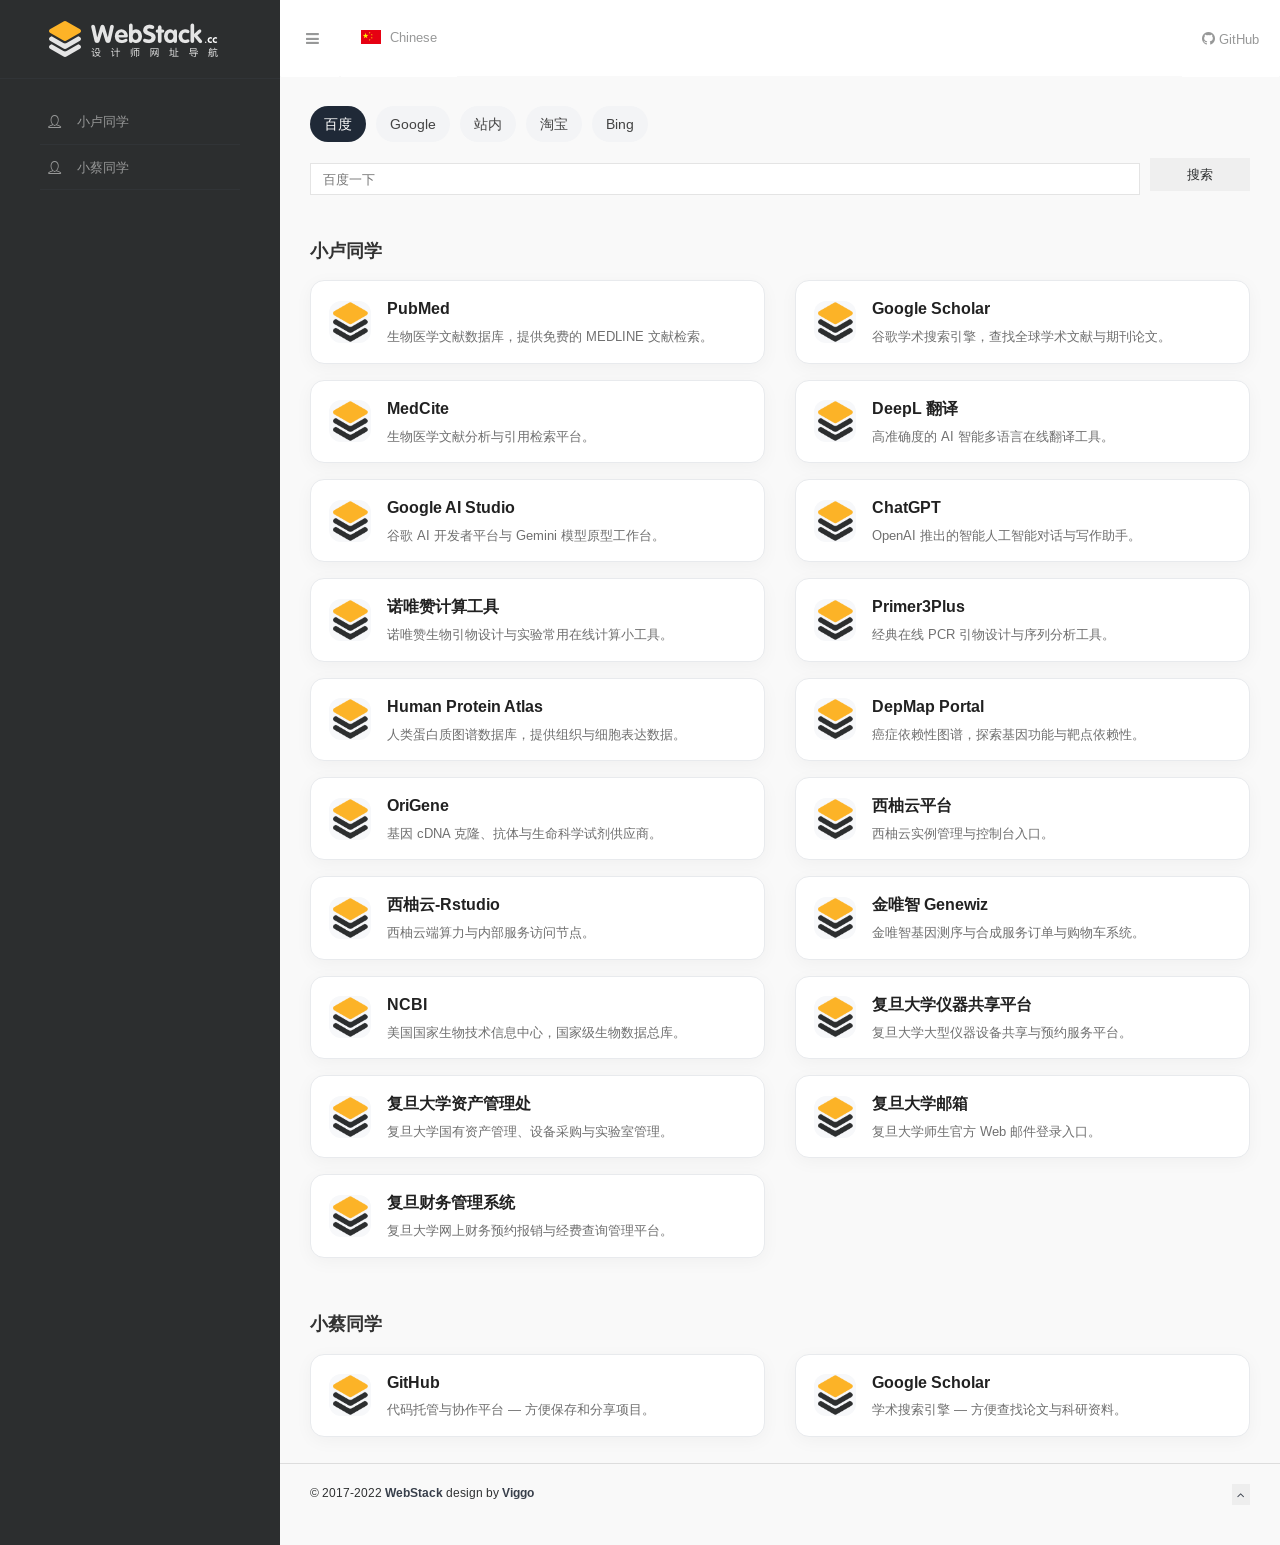
==== commit f87e3741: "Update index.html" ====
--- a/cn/index.html
+++ b/cn/index.html
@@ -289,7 +289,7 @@
             <a class="link-card" href="http://sw2-main2.xiyoucloud.pro:18849/" target="_blank" rel="noopener noreferrer">
                 <img class="link-icon lazy" src="../assets/images/favicon.png" data-src="https://t3.gstatic.cn/faviconV2?client=SOCIAL&type=FAVICON&fallback_opts=TYPE,SIZE,URL&size=128&url=http://sw2-main2.xiyoucloud.pro:18849/" onerror="this.onerror=null;this.src='../assets/images/favicon.png';" alt="西柚云服务节点">
                 <div class="link-details">
-                    <span class="link-title"><strong>西柚云服务节点</strong></span>
+                    <span class="link-title"><strong>西柚云-Rstudio</strong></span>
                     <p class="link-desc">西柚云端算力与内部服务访问节点。</p>
                 </div>
             </a>
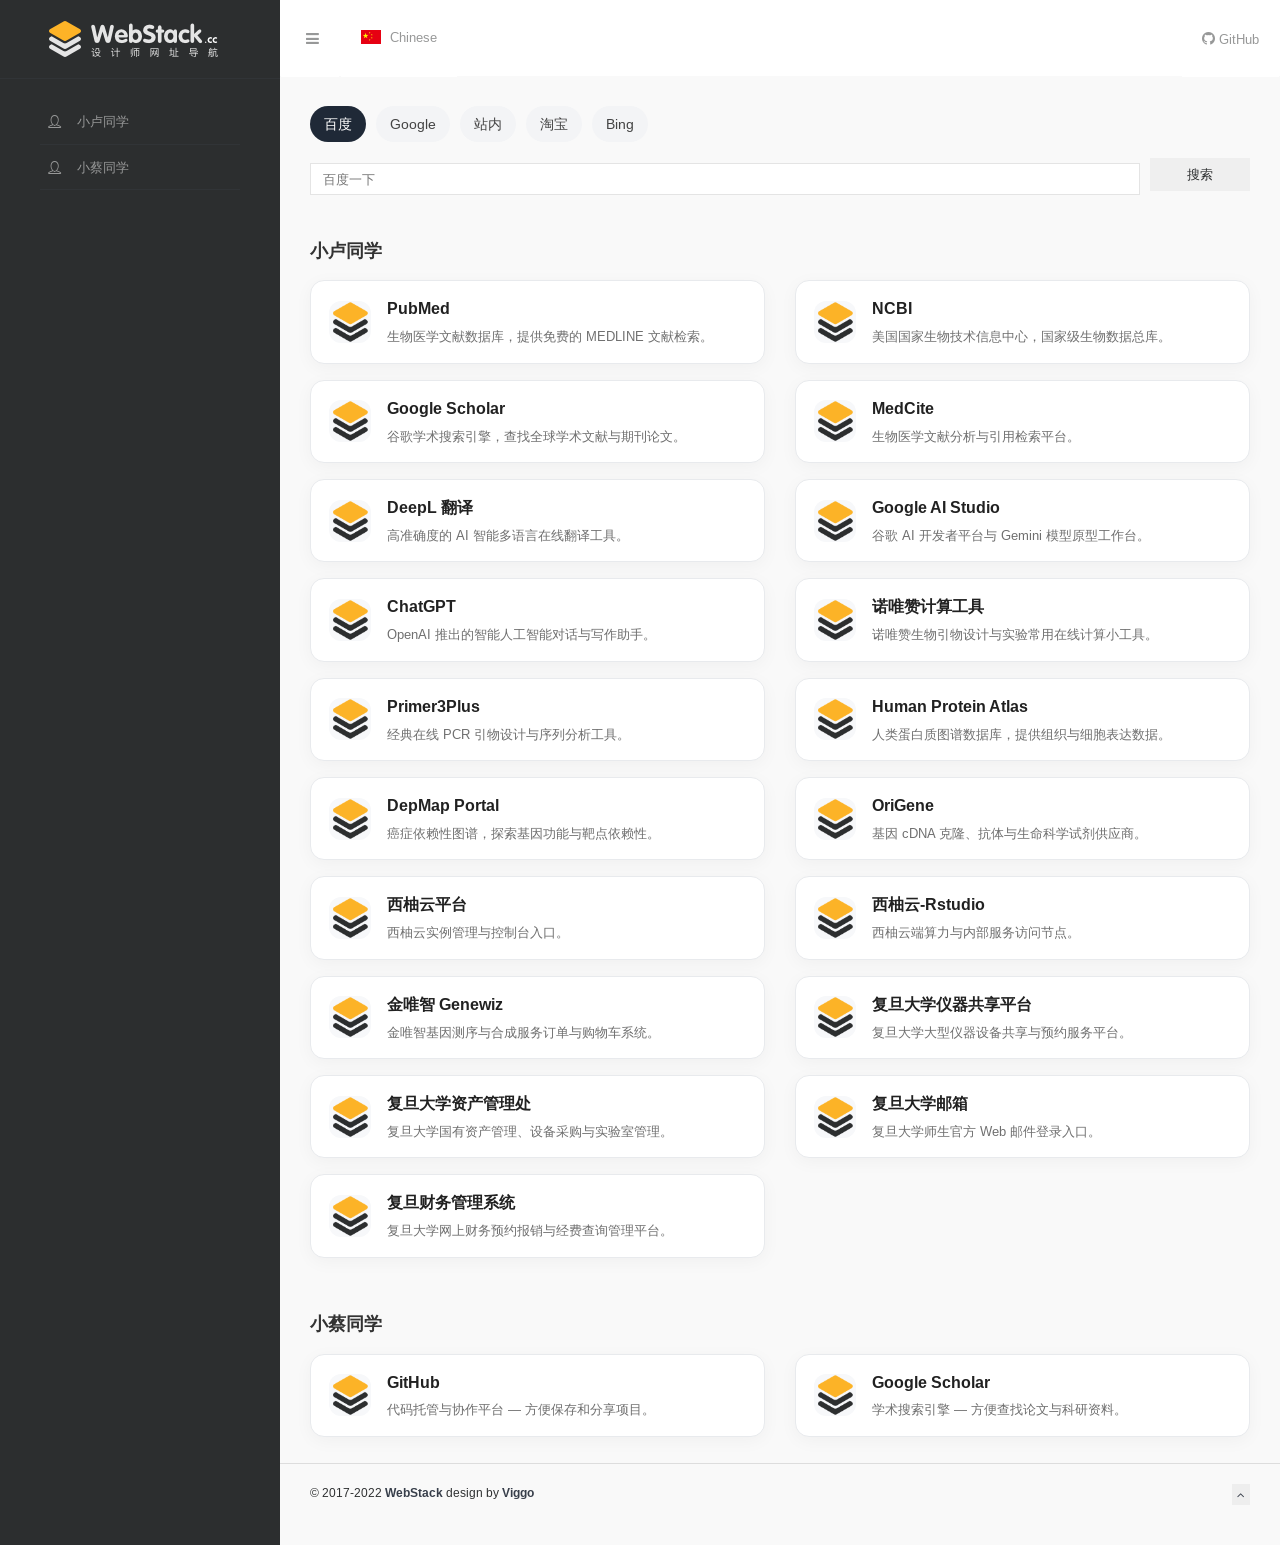
==== commit 4cfb020c: "Update index.html" ====
--- a/cn/index.html
+++ b/cn/index.html
@@ -162,6 +162,17 @@
                 </div>
             </a>
         </div>
+        
+        <!-- 15. NCBI -->
+        <div class="col-sm-6">
+            <a class="link-card" href="https://www.ncbi.nlm.nih.gov/" target="_blank" rel="noopener noreferrer">
+                <img class="link-icon lazy" src="../assets/images/favicon.png" data-src="https://t3.gstatic.cn/faviconV2?client=SOCIAL&type=FAVICON&fallback_opts=TYPE,SIZE,URL&size=128&url=https://www.ncbi.nlm.nih.gov/" onerror="this.onerror=null;this.src='../assets/images/favicon.png';" alt="NCBI">
+                <div class="link-details">
+                    <span class="link-title"><strong>NCBI</strong></span>
+                    <p class="link-desc">美国国家生物技术信息中心，国家级生物数据总库。</p>
+                </div>
+            </a>
+        </div>
 
         <!-- 2. Google Scholar -->
         <div class="col-sm-6">
@@ -302,17 +313,6 @@
                 <div class="link-details">
                     <span class="link-title"><strong>金唯智 Genewiz</strong></span>
                     <p class="link-desc">金唯智基因测序与合成服务订单与购物车系统。</p>
-                </div>
-            </a>
-        </div>
-
-        <!-- 15. NCBI -->
-        <div class="col-sm-6">
-            <a class="link-card" href="https://www.ncbi.nlm.nih.gov/" target="_blank" rel="noopener noreferrer">
-                <img class="link-icon lazy" src="../assets/images/favicon.png" data-src="https://t3.gstatic.cn/faviconV2?client=SOCIAL&type=FAVICON&fallback_opts=TYPE,SIZE,URL&size=128&url=https://www.ncbi.nlm.nih.gov/" onerror="this.onerror=null;this.src='../assets/images/favicon.png';" alt="NCBI">
-                <div class="link-details">
-                    <span class="link-title"><strong>NCBI</strong></span>
-                    <p class="link-desc">美国国家生物技术信息中心，国家级生物数据总库。</p>
                 </div>
             </a>
         </div>
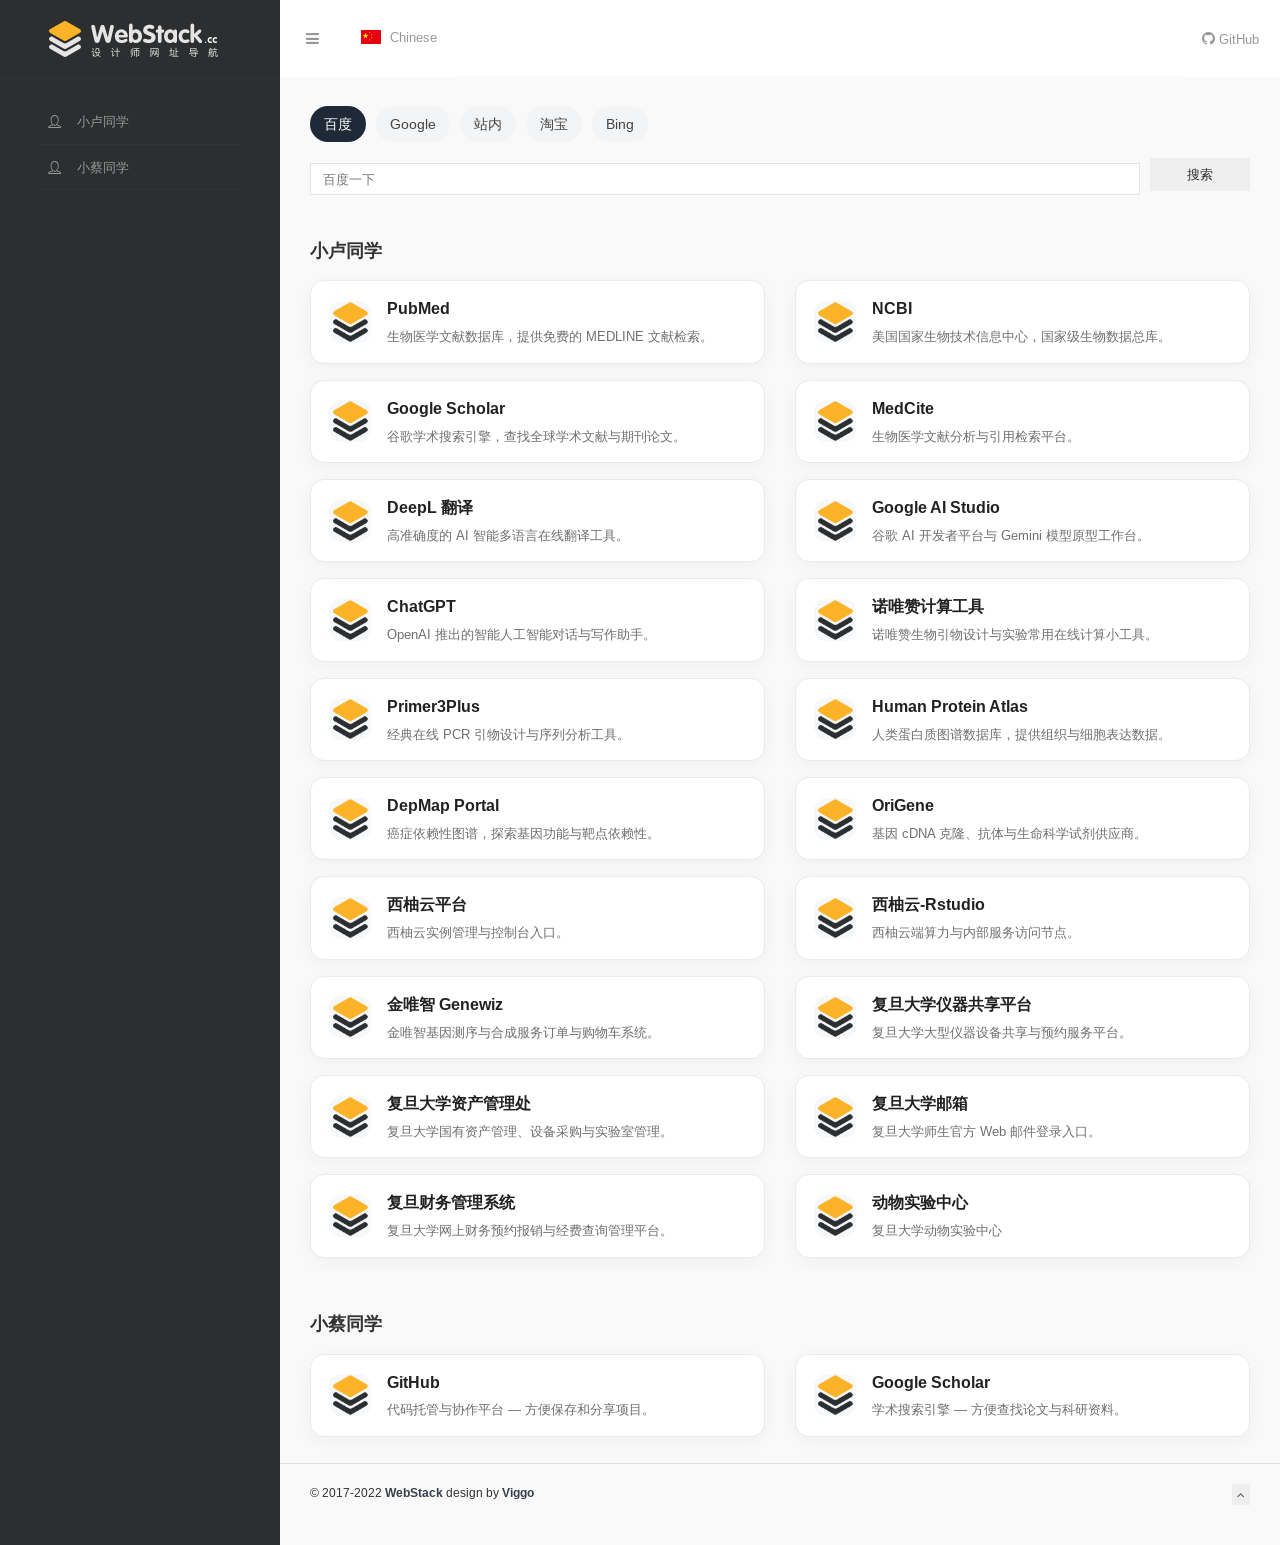
==== commit d7d5e086: "Update index.html" ====
--- a/cn/index.html
+++ b/cn/index.html
@@ -360,7 +360,18 @@
                 </div>
             </a>
         </div>
-
+        
+        <!-- 复旦大学动物实验中心 -->
+        <div class="col-sm-6">
+            <a class="link-card" href="http://10.185.1.34/Home/Index" target="_blank" rel="noopener noreferrer">
+                <img class="link-icon lazy" src="../assets/images/favicon.png" data-src="https://t3.gstatic.cn/faviconV2?client=SOCIAL&type=FAVICON&fallback_opts=TYPE,SIZE,URL&size=128&url=http://10.185.1.34/Home/Index" onerror="this.onerror=null;this.src='../assets/images/favicon.png';" alt="动物实验中心">
+                <div class="link-details">
+                    <span class="link-title"><strong>动物实验中心</strong></span>
+                    <p class="link-desc">复旦大学动物实验中心</p>
+                </div>
+            </a>
+        </div>
+        
     </div>
 </div>
             <div class="link-section" id="小蔡同学">
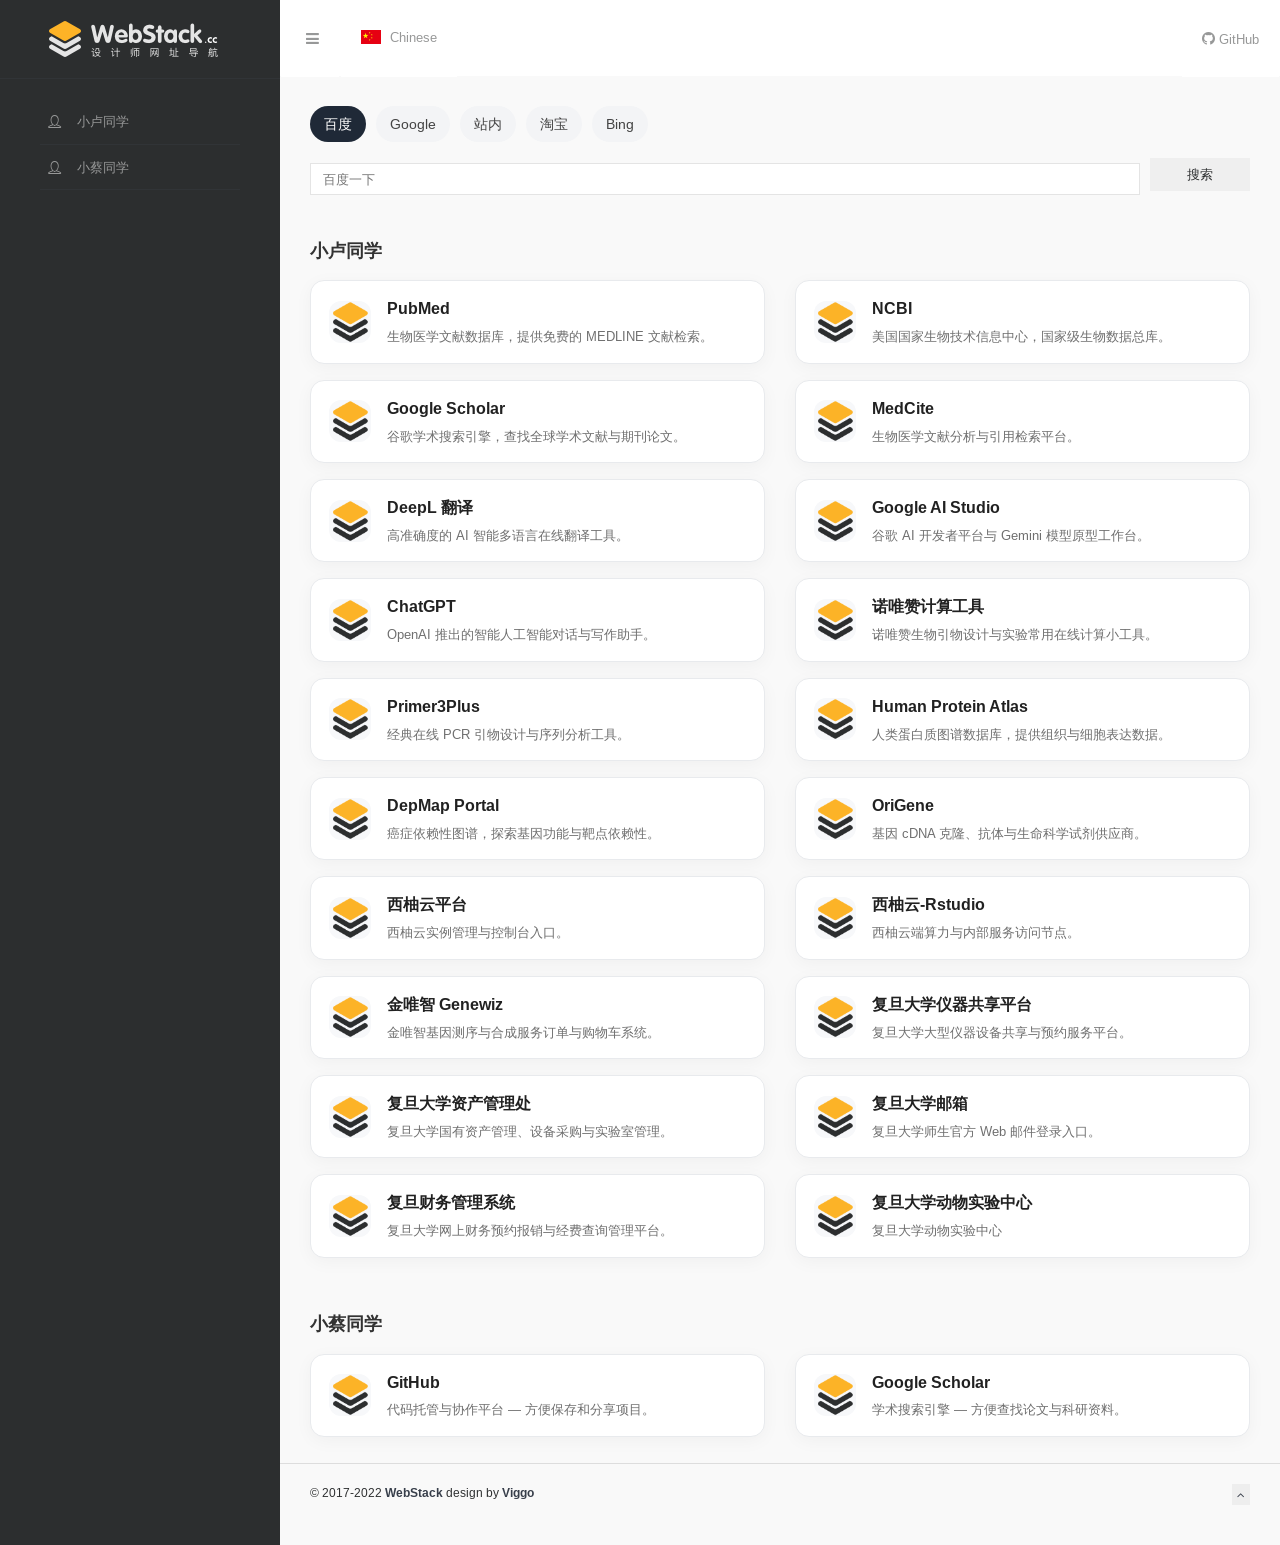
==== commit 73686997: "Update index.html" ====
--- a/cn/index.html
+++ b/cn/index.html
@@ -366,7 +366,7 @@
             <a class="link-card" href="http://10.185.1.34/Home/Index" target="_blank" rel="noopener noreferrer">
                 <img class="link-icon lazy" src="../assets/images/favicon.png" data-src="https://t3.gstatic.cn/faviconV2?client=SOCIAL&type=FAVICON&fallback_opts=TYPE,SIZE,URL&size=128&url=http://10.185.1.34/Home/Index" onerror="this.onerror=null;this.src='../assets/images/favicon.png';" alt="动物实验中心">
                 <div class="link-details">
-                    <span class="link-title"><strong>动物实验中心</strong></span>
+                    <span class="link-title"><strong>复旦大学动物实验中心</strong></span>
                     <p class="link-desc">复旦大学动物实验中心</p>
                 </div>
             </a>
